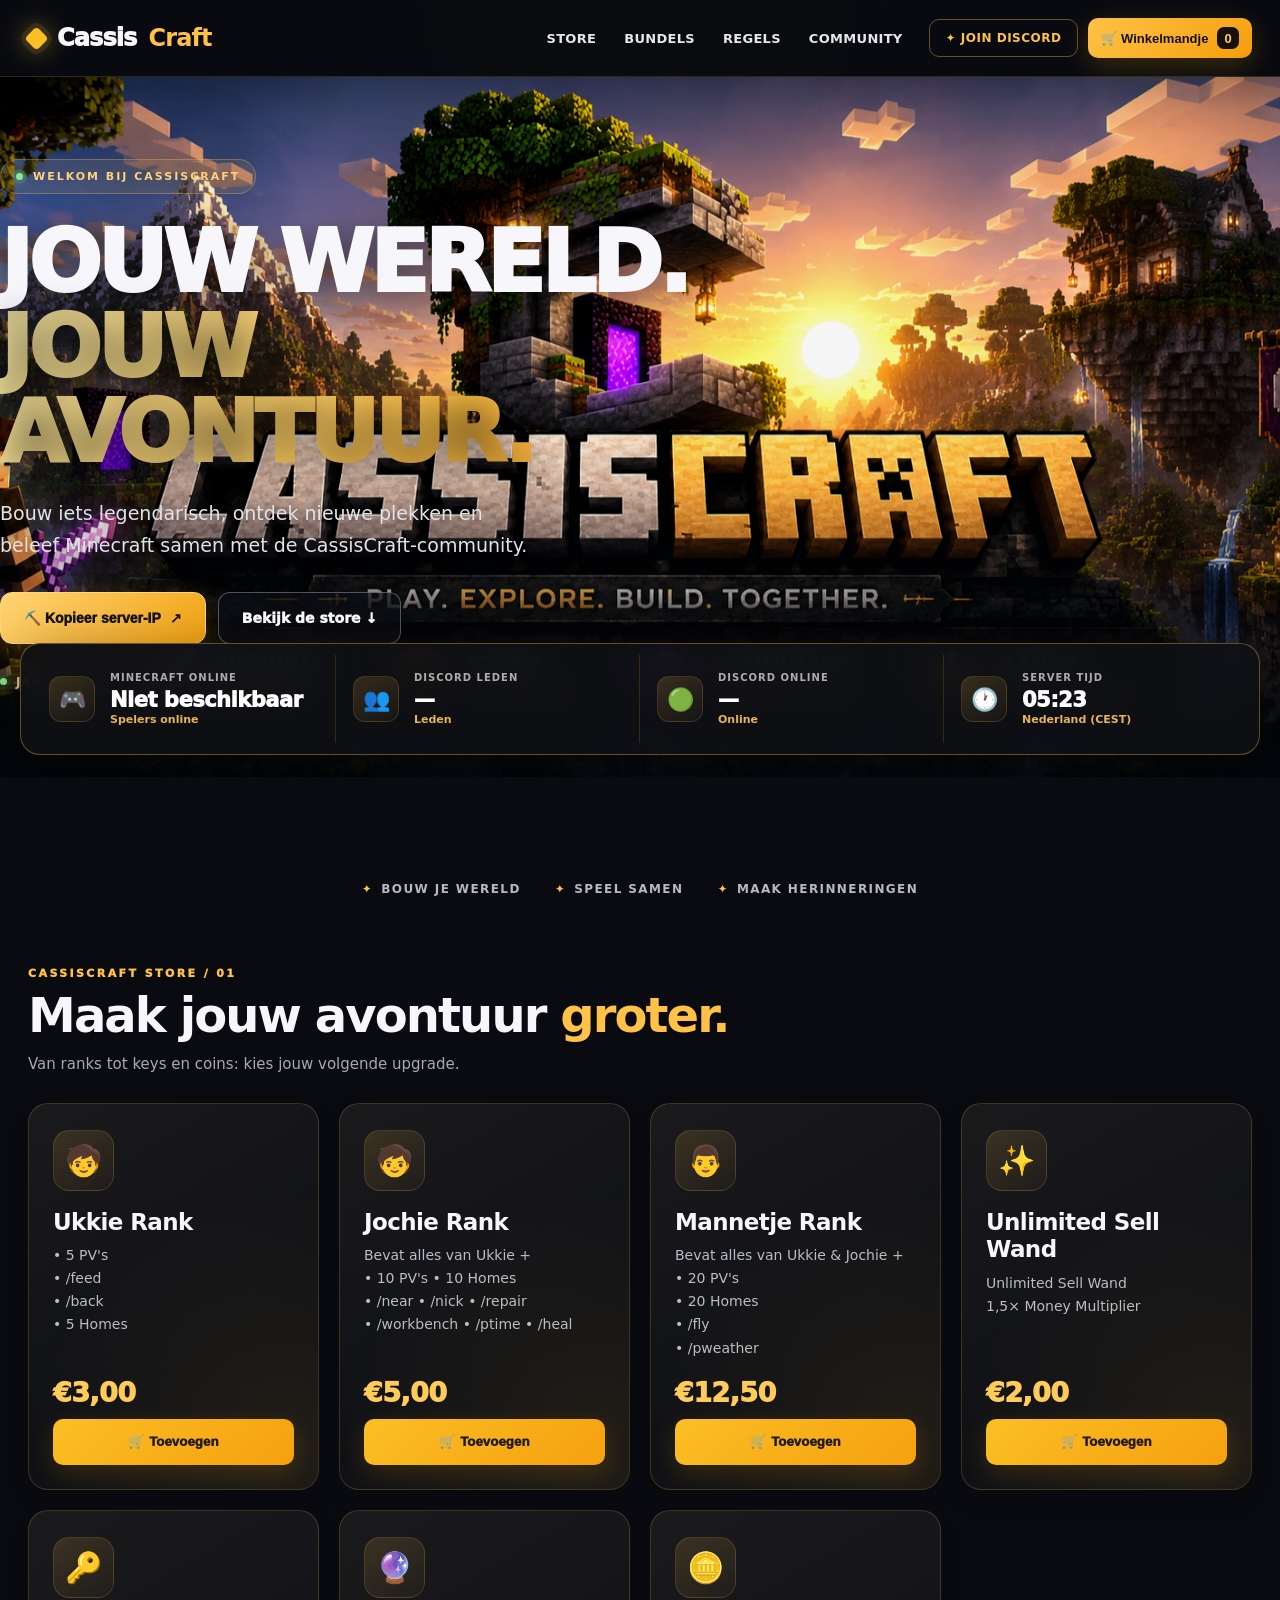
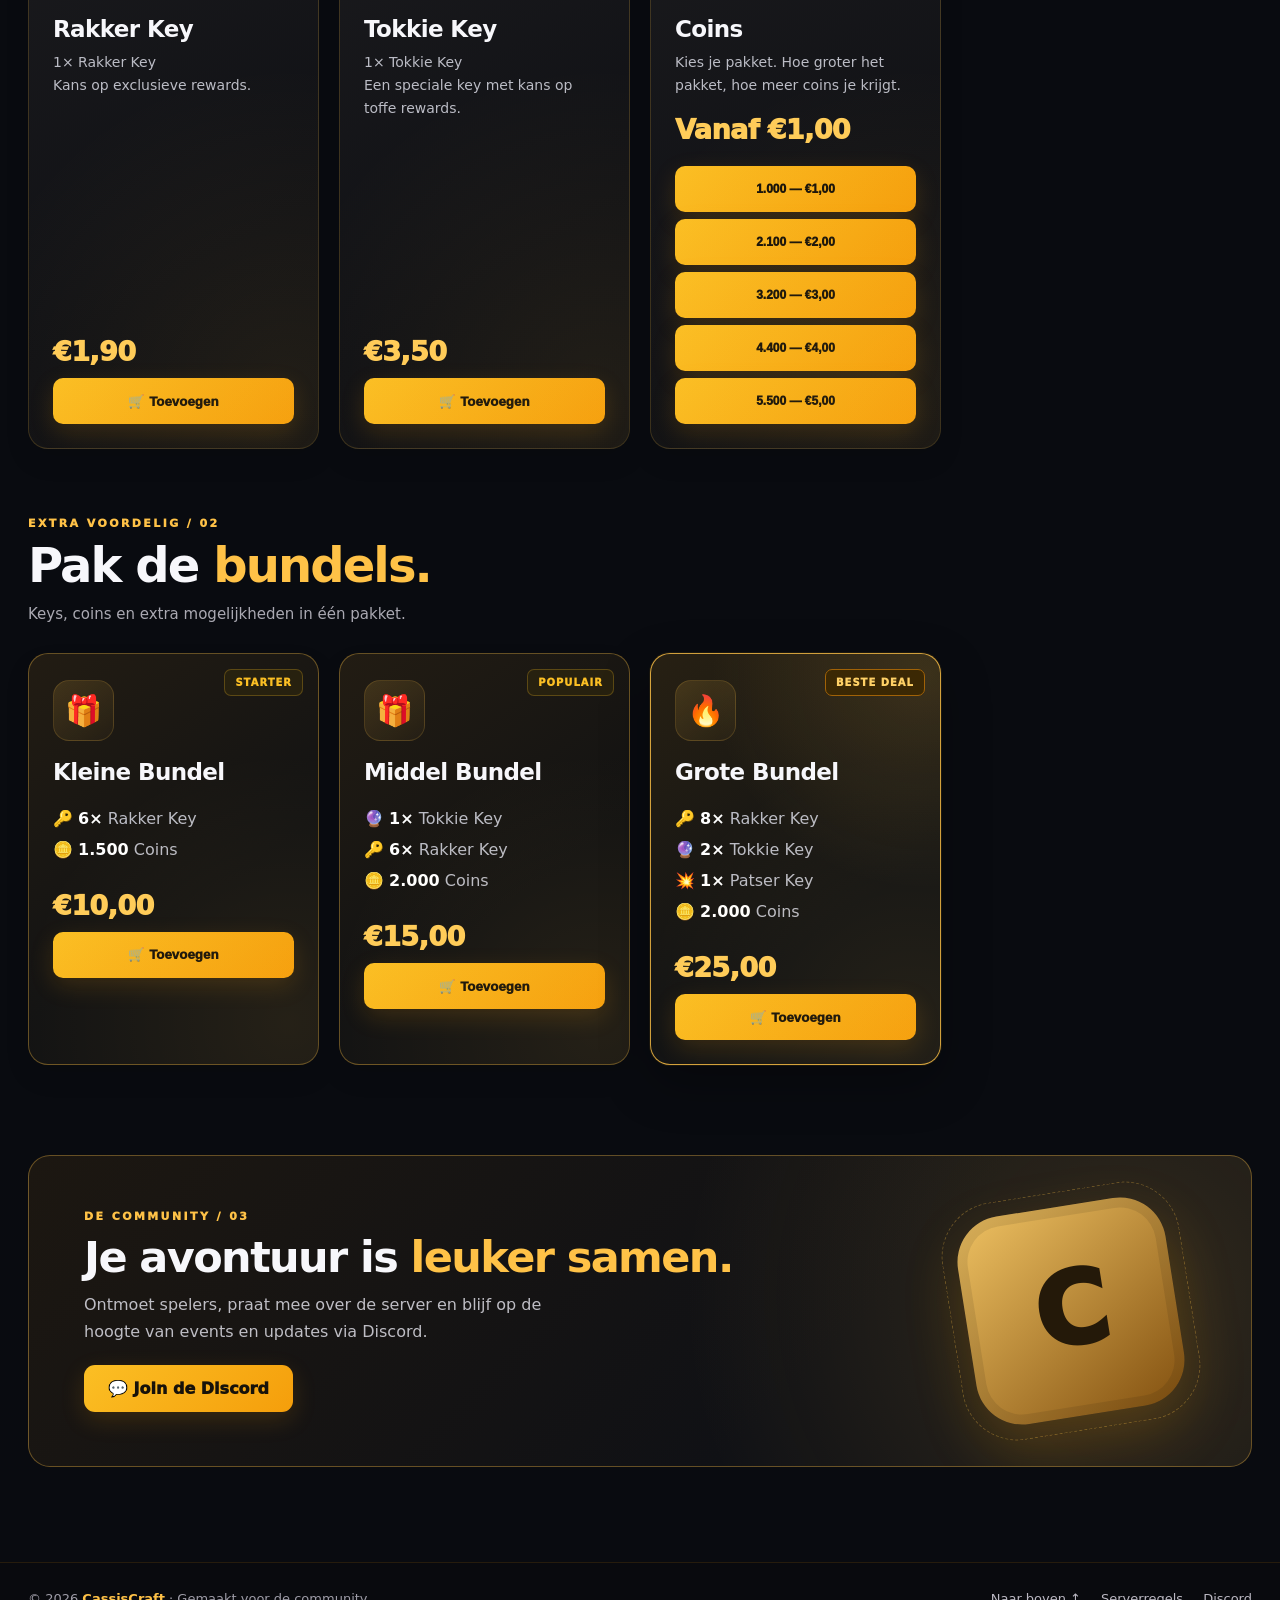
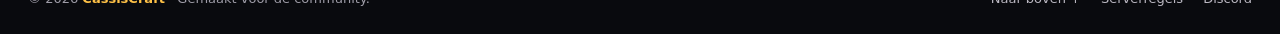
==== index.html @ b47bc66e "Apply CassisCraft banner layout" ====
<!DOCTYPE html>
<html lang="nl">
<head>
<meta charset="UTF-8">
<meta name="viewport" content="width=device-width,initial-scale=1.0">
<meta name="theme-color" content="#0a0b10">
<meta name="description" content="Speel mee op CassisCraft! Ontdek de Minecraft-community, bekijk de store en kopieer direct het serveradres.">
<meta property="og:title" content="CassisCraft | Jouw Minecraft-avontuur">
<meta property="og:description" content="Bouw, ontdek en speel samen op CassisCraft. Join via play.cassiscraft.nl.">
<title>CassisCraft | Jouw Minecraft-avontuur</title>
<style>
*{box-sizing:border-box;margin:0;padding:0}html{scroll-behavior:smooth}body{font-family:Inter,ui-sans-serif,system-ui,-apple-system,BlinkMacSystemFont,"Segoe UI",sans-serif;background:#080a0d;color:#f8fafc;overflow-x:hidden}body:before{content:"";position:fixed;inset:0;pointer-events:none;background:radial-gradient(circle at 50% 0,rgba(245,158,11,.08),transparent 35%),linear-gradient(rgba(245,158,11,.018) 1px,transparent 1px),linear-gradient(90deg,rgba(245,158,11,.018) 1px,transparent 1px);background-size:auto,42px 42px,42px 42px;z-index:-1}a{color:inherit}.nav{position:absolute;top:0;left:0;right:0;z-index:1000;background:rgba(5,7,10,.58);backdrop-filter:blur(14px);border-bottom:1px solid rgba(245,158,11,.12)}.navin{max-width:1400px;margin:auto;padding:14px 28px;display:flex;align-items:center;gap:25px}.brand{display:flex;align-items:center;gap:10px;font-weight:950;font-size:21px;letter-spacing:-.6px;margin-right:auto}.brandDot{width:10px;height:10px;border-radius:50%;background:#fbbf24;box-shadow:0 0 20px #fbbf24}.navlinks{display:flex;gap:27px}.navlinks a{text-decoration:none;color:#e5e7eb;font-weight:800;font-size:14px}.navlinks a:hover{color:#fbbf24}.hero{width:100%;height:720px;min-height:720px;position:relative;display:flex;align-items:flex-end;justify-content:center;overflow:hidden;background:#080a0d}.hero:before{content:"";position:absolute;inset:0;background-image:url('ChatGPT%20Image%2022%20aug%202026%2C%2020_32_08.png');background-size:cover;background-position:center;background-repeat:no-repeat;filter:saturate(1.06)}.hero:after{content:"";position:absolute;inset:0;background:linear-gradient(180deg,rgba(3,5,8,.08) 0%,rgba(3,5,8,.04) 48%,rgba(3,5,8,.82) 100%)}.stats{position:absolute;z-index:5;left:50%;bottom:20px;transform:translateX(-50%);width:min(1160px,calc(100% - 40px));display:grid;grid-template-columns:repeat(4,1fr);gap:0;padding:9px;border:1px solid rgba(251,191,36,.55);border-radius:18px;background:rgba(8,10,12,.72);backdrop-filter:blur(17px);box-shadow:0 12px 50px rgba(0,0,0,.48),0 0 35px rgba(245,158,11,.09)}.stat{padding:13px 18px;display:flex;align-items:center;gap:12px;border-right:1px solid rgba(245,158,11,.18)}.stat:last-child{border-right:0}.statIcon{width:42px;height:42px;display:grid;place-items:center;border-radius:12px;background:rgba(245,158,11,.1);font-size:20px}.statLabel{font-size:10px;color:#a1a1aa;font-weight:850;text-transform:uppercase;letter-spacing:.6px}.statValue{font-size:19px;font-weight:950;margin-top:2px;color:#fff}.statAccent{font-size:11px;color:#fbbf24;font-weight:800;margin-top:1px}.cart{border:1px solid rgba(251,191,36,.65);border-radius:12px;padding:9px 13px;background:rgba(17,13,5,.86);color:#fff;font-weight:900;font-size:13px;cursor:pointer;box-shadow:0 6px 22px rgba(0,0,0,.25);backdrop-filter:blur(12px);white-space:nowrap}.cart:hover{background:#fbbf24;color:#111;transform:translateY(-1px)}.count{display:inline-flex;min-width:22px;height:22px;align-items:center;justify-content:center;margin-left:5px;border-radius:7px;background:#fbbf24;color:#111}.wrap{max-width:1400px;margin:auto;padding:40px 28px 85px}.sectionHead{display:flex;align-items:end;justify-content:space-between;margin:5px 0 20px}.sectionHead h2{font-size:32px;letter-spacing:-1.2px}.sectionHead h2:first-letter{color:#fbbf24}.sectionHead p{color:#71717a;margin-top:5px}.grid{display:grid;grid-template-columns:repeat(4,1fr);gap:16px}.card{position:relative;background:linear-gradient(145deg,#141414,#0d0e10);border:1px solid rgba(245,158,11,.38);border-radius:16px;padding:20px;min-height:310px;display:flex;flex-direction:column;overflow:hidden;transition:.22s}.card:before{content:"";position:absolute;inset:0;background:radial-gradient(circle at 50% 100%,rgba(245,158,11,.12),transparent 55%);opacity:0;transition:.22s;pointer-events:none}.card:hover{transform:translateY(-5px);border-color:#fbbf24;box-shadow:0 18px 45px rgba(0,0,0,.4),0 0 28px rgba(245,158,11,.08)}.card:hover:before{opacity:1}.icon{font-size:36px;margin-bottom:12px}.card h3{font-size:21px;margin-bottom:8px}.desc{color:#c4c4c8;line-height:1.65;font-size:14px;flex:1}.price{font-size:24px;font-weight:950;margin:17px 0 11px;color:#fbbf24}.buy,.btn{width:100%;border:0;border-radius:10px;padding:12px 18px;font-weight:950;cursor:pointer;text-decoration:none;display:inline-flex;align-items:center;justify-content:center;gap:7px;transition:.2s;color:#17120a;background:linear-gradient(135deg,#fbbf24,#f59e0b);box-shadow:0 8px 24px rgba(245,158,11,.16)}.btn:hover,.buy:hover{transform:translateY(-2px);filter:brightness(1.08);box-shadow:0 12px 30px rgba(245,158,11,.25)}.rank,.wand,.key,.coins{border-top:2px solid #f59e0b}.bundle{border-color:rgba(245,158,11,.42);background:linear-gradient(145deg,#15130e,#0e0e0d)}.bundle.hot{border-color:#fbbf24;box-shadow:0 0 0 1px rgba(251,191,36,.08),0 18px 50px rgba(0,0,0,.3)}.badge{position:absolute;right:15px;top:15px;padding:6px 9px;border-radius:7px;font-size:10px;font-weight:950;background:#27210f;color:#fbbf24;border:1px solid rgba(251,191,36,.25)}.badge.hot{background:#3b2804;color:#ffd166;border-color:#a16207}.bundleList{color:#d4d4d8;line-height:1.95;margin:8px 0}.bundleList strong{color:#fff}.coinOptions{display:grid;gap:7px;margin-top:10px}.coinOptions .btn{font-size:12px;padding:10px}.community{margin-top:45px;padding:42px 24px;text-align:center;border:1px solid rgba(245,158,11,.3);border-radius:22px;background:radial-gradient(circle at 50% 0,#2b210c,#0d0f12 62%);position:relative;overflow:hidden}.community h2{font-size:31px;margin-bottom:9px}.community p{color:#a1a1aa;margin-bottom:20px}.community .btn{width:auto;padding:13px 22px}.footer{text-align:center;padding:28px;color:#71717a;border-top:1px solid rgba(245,158,11,.12);font-size:13px}.modal{display:none;position:fixed;inset:0;z-index:3000;background:rgba(0,0,0,.8);padding:18px;overflow:auto}.modal.open{display:flex;align-items:center;justify-content:center}.box{width:min(620px,100%);background:#111214;border:1px solid rgba(245,158,11,.35);border-radius:19px;padding:25px;box-shadow:0 25px 80px #000}.box h2{margin-bottom:18px;color:#fbbf24}.item{display:flex;justify-content:space-between;gap:15px;padding:13px 0;border-bottom:1px solid #27272a}.qty{display:flex;align-items:center;gap:8px}.qty button{width:31px;height:31px;border-radius:7px;border:1px solid #52525b;background:#18181b;color:#fff;cursor:pointer}.total{display:flex;justify-content:space-between;font-size:21px;font-weight:950;margin:20px 0}.total span:last-child{color:#fbbf24}.form{display:grid;gap:13px}.form label{font-weight:800;color:#d4d4d8}.form input{width:100%;margin-top:6px;padding:13px;border:1px solid #3f3f46;border-radius:9px;background:#090a0c;color:#fff;outline:0}.form input:focus{border-color:#fbbf24;box-shadow:0 0 0 3px rgba(251,191,36,.08)}.notice{padding:13px;border-radius:10px;background:#19150b;border:1px solid rgba(245,158,11,.25);color:#d4d4d8;line-height:1.55}.actions{display:flex;justify-content:flex-end;gap:9px;flex-wrap:wrap;margin-top:17px}.btn.dark{width:auto;background:#18181b;border:1px solid #3f3f46;color:#fff;box-shadow:none}.btn.dark:hover{background:#27272a}@media(max-width:1050px){.grid{grid-template-columns:repeat(2,1fr)}.stats{width:calc(100% - 30px)}}@media(max-width:700px){.navlinks{display:none}.navin{padding:12px 15px}.brand{font-size:18px}.hero{height:620px;min-height:620px}.stats{grid-template-columns:1fr 1fr;width:calc(100% - 20px);bottom:10px}.stat{padding:10px;border-right:0}.stat:nth-child(odd){border-right:1px solid rgba(245,158,11,.18)}.grid{grid-template-columns:1fr}.wrap{padding-left:15px;padding-right:15px}.cart{padding:8px 10px}.cart{font-size:12px}}

/* Final CassisCraft banner layout */
.hero{min-height:700px;padding:0;width:100%;}
.hero:before{background-size:cover;background-position:center center;}
.hero:after{background:linear-gradient(180deg,rgba(3,8,15,.04) 0%,rgba(3,8,15,.04) 58%,rgba(3,8,15,.72) 100%);}
.heroLogo{display:none!important}
.hero>.tag,.hero>h1,.hero>p,.hero>.heroBtns{display:none!important}
.hero>.stats{display:grid;position:absolute;left:50%;bottom:22px;transform:translateX(-50%);z-index:5;}
@media(max-width:650px){.hero{min-height:620px}.hero>.stats{grid-template-columns:1fr;width:calc(100% - 24px);bottom:12px}}

/* Final CassisCraft banner layout */
.hero{min-height:700px;padding:0;width:100%;}
.hero:before{background-size:cover;background-position:center center;}
.hero:after{background:linear-gradient(180deg,rgba(3,8,15,.04) 0%,rgba(3,8,15,.04) 58%,rgba(3,8,15,.72) 100%);}
.heroLogo{display:none!important}
.hero>.tag,.hero>h1,.hero>p,.hero>.heroBtns{display:none!important}
.hero>.stats{display:grid;position:absolute;left:50%;bottom:22px;transform:translateX(-50%);z-index:5;}
@media(max-width:650px){.hero{min-height:620px}.hero>.stats{grid-template-columns:1fr;width:calc(100% - 24px);bottom:12px}}

/* Final CassisCraft banner layout */
.hero{min-height:700px;padding:0;width:100%;}
.hero:before{background-size:cover;background-position:center center;}
.hero:after{background:linear-gradient(180deg,rgba(3,8,15,.04) 0%,rgba(3,8,15,.04) 58%,rgba(3,8,15,.72) 100%);}
.heroLogo{display:none!important}
.hero>.tag,.hero>h1,.hero>p,.hero>.heroBtns{display:none!important}
.hero>.stats{display:grid;position:absolute;left:50%;bottom:22px;transform:translateX(-50%);z-index:5;}
@media(max-width:650px){.hero{min-height:620px}.hero>.stats{grid-template-columns:1fr;width:calc(100% - 24px);bottom:12px}}

/* CassisCraft 2026 visual refresh — overrides legacy presentation without changing shop logic. */
:root{--cc-gold:#ffc247;--cc-orange:#f59e0b;--cc-bg:#090b10;--cc-muted:#a4a7b2}
html{scroll-padding-top:100px}body{background:var(--cc-bg);color:#f7f7fb}
button,a{-webkit-tap-highlight-color:transparent}
button:focus-visible,a:focus-visible,input:focus-visible{outline:3px solid var(--cc-gold);outline-offset:4px}
.nav{position:sticky;top:0;z-index:1000;background:rgba(9,11,16,.88);border-bottom:1px solid rgba(255,194,71,.16);box-shadow:0 12px 40px rgba(0,0,0,.25)}
.navin{max-width:1320px;min-height:76px;gap:26px}
.brand{text-decoration:none;display:flex;align-items:center;gap:12px;letter-spacing:-.9px;font-size:24px}
.brand strong{color:var(--cc-gold)}
.brandDot{width:17px;height:17px;border-radius:4px;transform:rotate(45deg);box-shadow:0 0 0 5px rgba(255,194,71,.1),0 0 26px rgba(255,194,71,.7)}
.navlinks{align-items:center;gap:28px}
.navlinks a{position:relative;font-size:13px;letter-spacing:.3px;text-transform:uppercase;transition:color .2s}
.navlinks a:after{content:"";position:absolute;left:0;right:100%;bottom:-9px;height:2px;background:var(--cc-gold);transition:right .2s}
.navlinks a:hover:after,.navlinks a:focus-visible:after{right:0}
.navActions{display:flex;align-items:center;gap:10px}
.navJoin{display:inline-flex;align-items:center;justify-content:center;padding:11px 16px;border-radius:10px;text-decoration:none;border:1px solid rgba(255,194,71,.38);color:var(--cc-gold);font-size:12px;font-weight:900;letter-spacing:.5px;white-space:nowrap}
.navJoin:hover{background:rgba(255,194,71,.11)}
.cart{background:linear-gradient(135deg,#ffc247,#f59e0b);color:#161108;border:0;border-radius:10px;box-shadow:0 8px 28px rgba(245,158,11,.22)}
.cart:hover{background:#ffe08a;color:#161108}
.count{background:#17110a;color:#ffcd64}
.menuToggle{display:none;border:1px solid rgba(255,194,71,.27);background:#18191d;color:white;padding:10px 12px;border-radius:9px;font-size:17px;cursor:pointer}
.hero{width:100%;height:auto;min-height:740px;padding:110px max(24px,calc((100vw - 1300px)/2)) 165px;display:flex;align-items:center;justify-content:flex-start;isolation:isolate}
.hero:before{background-position:center 50%;filter:saturate(1.15) contrast(1.07);transform:scale(1.025);animation:ccHeroReveal 1.6s ease-out both}
.hero:after{background:linear-gradient(90deg,rgba(5,7,12,.94) 0%,rgba(5,7,12,.78) 33%,rgba(5,7,12,.38) 68%,rgba(5,7,12,.18) 100%),linear-gradient(0deg,#090b10 0%,transparent 38%,rgba(5,7,12,.2) 100%)}
.heroContent{z-index:3;position:relative;width:100%;max-width:790px;animation:ccFadeUp .7s ease-out both}
.heroEyebrow{display:inline-flex;align-items:center;gap:10px;padding:10px 15px;border:1px solid rgba(255,194,71,.3);border-radius:999px;background:rgba(255,194,71,.1);color:#ffd179;font-size:11px;letter-spacing:2px;font-weight:900;text-transform:uppercase}
.heroEyebrow:before{content:"";width:7px;height:7px;border-radius:50%;background:#8be88b;box-shadow:0 0 0 4px rgba(139,232,139,.14),0 0 12px rgba(139,232,139,.6)}
.heroHeadline{font-size:clamp(48px,6.7vw,92px);max-width:850px;line-height:.99;letter-spacing:-4px;font-weight:950;margin:26px 0 22px;text-wrap:balance;text-shadow:0 8px 35px rgba(0,0,0,.5)}
.heroHeadline span{display:block;color:var(--cc-gold);background:linear-gradient(120deg,#fff1ad,#ffc247 57%,#ed8b19);background-clip:text;-webkit-background-clip:text;-webkit-text-fill-color:transparent}
.heroSubtitle{font-size:clamp(15px,1.7vw,19px);max-width:540px;line-height:1.7;color:#e2e2e7;text-shadow:0 4px 22px rgba(0,0,0,.65)}
.heroActions{display:flex;flex-wrap:wrap;align-items:center;gap:12px;margin-top:31px}
.heroButton{display:inline-flex;align-items:center;justify-content:center;gap:9px;min-height:52px;padding:14px 23px;border-radius:12px;font-weight:950;font-size:14px;text-decoration:none;cursor:pointer;transition:transform .2s,box-shadow .2s}
.heroButton:hover{transform:translateY(-3px)}
.heroButtonPrimary{border:1px solid #ffd875;background:linear-gradient(135deg,#ffd575,#f5a514);color:#17120a;box-shadow:0 12px 35px rgba(245,158,11,.26)}
.heroButtonPrimary:hover{box-shadow:0 16px 40px rgba(245,158,11,.4)}
.heroButtonSecondary{border:1px solid rgba(255,255,255,.3);background:rgba(13,15,21,.68);color:white;backdrop-filter:blur(9px)}
.heroButtonSecondary:hover{border-color:#ffc247}
.serverLine{display:flex;align-items:center;gap:9px;margin-top:24px;font-size:12px;font-weight:800;letter-spacing:.7px;color:#e5d5ad}
.serverLine code{font-size:13px;color:#fff;padding:5px 8px;border-radius:7px;background:rgba(255,194,71,.12);border:1px solid rgba(255,194,71,.2)}
.serverLine .serverDot{width:7px;height:7px;border-radius:50%;background:#88ee8b;box-shadow:0 0 12px #88ee8b}
.hero>.stats{position:absolute;left:50%;bottom:-44px;transform:translateX(-50%);width:min(1240px,calc(100% - 40px));z-index:6;padding:11px;border:1px solid rgba(255,194,71,.35);background:rgba(16,17,21,.92);box-shadow:0 24px 65px rgba(0,0,0,.52),0 0 30px rgba(245,158,11,.06);border-radius:20px}
.stat{padding:17px;gap:15px}
.statIcon{width:46px;height:46px;flex:none;font-size:22px;border:1px solid rgba(255,194,71,.15);background:linear-gradient(145deg,rgba(255,194,71,.16),rgba(255,194,71,.035))}
.statLabel{font-size:10px;color:#b0acaa;letter-spacing:1px}
.statValue{font-size:21px;margin-top:5px;letter-spacing:-.5px}
.statAccent{font-size:11px;color:#eab358}
.featureStrip{display:flex;flex-wrap:wrap;justify-content:center;gap:12px 34px;padding:105px 20px 3px;color:#b8b8c3;font-size:12px;letter-spacing:1.4px;text-transform:uppercase;font-weight:900}
.featureStrip span{display:inline-flex;align-items:center;gap:8px}
.featureStrip b{color:#ffc247}
.wrap{max-width:1320px;padding:60px 28px 95px}
.wrap section[id]{scroll-margin-top:105px}
#bundels{margin-top:68px}
.sectionKicker{color:#ffc247;letter-spacing:2.4px;font-size:11px;font-weight:950;text-transform:uppercase;margin-bottom:9px}
.sectionHead{margin:8px 0 26px}
.sectionHead h2{font-size:clamp(32px,4vw,48px);letter-spacing:-1.9px;line-height:1.1}
.sectionHead h2:first-letter{color:inherit}
.sectionHead p{color:#aaa9b2;font-size:15px;line-height:1.65;margin-top:10px}
.grid{gap:20px}
.card{border:1px solid rgba(255,194,71,.19);border-top:1px solid rgba(255,194,71,.19);background:linear-gradient(150deg,#1a1a1d 0%,#101115 65%,#0e0f12 100%);border-radius:20px;padding:24px;min-height:328px;box-shadow:0 12px 25px rgba(0,0,0,.1)}
.card:before{background:radial-gradient(circle at 90% 90%,rgba(255,194,71,.14),transparent 60%);opacity:.55}
.card:hover{border-color:rgba(255,194,71,.65);box-shadow:0 22px 45px rgba(0,0,0,.45),0 0 0 1px rgba(255,194,71,.12)}
.card .icon{width:61px;height:61px;display:grid;place-items:center;border-radius:16px;background:linear-gradient(145deg,rgba(255,194,71,.15),rgba(255,194,71,.035));border:1px solid rgba(255,194,71,.16);font-size:30px;margin:2px 0 18px}
.card h3{font-size:23px;letter-spacing:-.6px;line-height:1.2}
.card .desc,.bundleList{color:#bbbcc5}
.price{font-size:27px;letter-spacing:-.6px;color:#ffcc59}
.card .buy,.coinOptions .btn{min-height:46px;border-radius:10px}
.card .btn:hover{box-shadow:0 12px 30px rgba(255,194,71,.22)}
.card.bundle{background:linear-gradient(145deg,#221c13,#131313 60%);border-color:rgba(255,194,71,.35)}
.card.bundle.hot{background:radial-gradient(circle at 95% 5%,rgba(255,194,71,.14),transparent 45%),linear-gradient(145deg,#272013,#121314 65%);border-color:rgba(255,194,71,.8)}
.card .badge{font-size:10px;letter-spacing:1px;padding:7px 10px;border-radius:7px}
.community{display:grid;grid-template-columns:minmax(0,1fr) 230px;align-items:center;text-align:left;gap:35px;margin-top:90px;padding:50px 55px;background:radial-gradient(circle at 90% 45%,rgba(255,194,71,.14),transparent 40%),linear-gradient(135deg,#1c1711,#101115 65%);border-color:rgba(255,194,71,.34)}
.community h2{font-size:clamp(31px,4vw,43px);letter-spacing:-1.6px}
.community p{max-width:510px;color:#bebdc4;font-size:16px;line-height:1.7}
.community .btn{border-radius:11px;padding:14px 24px}
.communityArt{display:grid;place-items:center;position:relative;width:210px;height:210px;border-radius:46px;background:linear-gradient(145deg,#eec162,#835110);transform:rotate(-9deg);box-shadow:0 24px 60px rgba(245,158,11,.22),inset 0 0 0 10px rgba(0,0,0,.09);color:#241909;font-weight:1000;font-size:100px;line-height:1}
.communityArt:after{content:"";position:absolute;inset:-15px;border:1px dashed rgba(255,194,71,.3);border-radius:55px}
.footer{display:flex;justify-content:space-between;align-items:center;flex-wrap:wrap;gap:18px;padding:28px max(28px,calc((100vw - 1264px)/2));background:#090a0e;color:#9e9ca7}
.footerLinks{display:flex;gap:20px;flex-wrap:wrap}
.footerLinks a{text-decoration:none;color:#bbb8c2}
.footerLinks a:hover{color:#ffc247}
.toast{position:fixed;z-index:4000;left:50%;bottom:26px;transform:translate(-50%,30px);padding:13px 20px;border-radius:12px;border:1px solid rgba(255,194,71,.46);background:#16191d;color:#fff;font-size:14px;font-weight:850;box-shadow:0 15px 45px #0009;opacity:0;pointer-events:none;transition:opacity .25s,transform .25s}
.toast.show{transform:translate(-50%,0);opacity:1}
@keyframes ccFadeUp{from{opacity:0;transform:translateY(22px)}to{opacity:1;transform:translateY(0)}}
@keyframes ccHeroReveal{from{opacity:.65;transform:scale(1.07)}to{opacity:1;transform:scale(1.025)}}
@media(max-width:1100px){.navJoin{display:none}.heroHeadline{font-size:clamp(48px,7.5vw,78px)}.hero{padding-left:34px;padding-right:34px}.stat{padding:13px;gap:10px}}
@media(max-width:760px){
.navin{min-height:66px;padding:10px 16px;gap:10px}.brand{font-size:21px;margin-right:auto}.menuToggle{display:inline-flex;align-items:center;justify-content:center}.navlinks{display:none;position:absolute;top:100%;left:10px;right:10px;padding:14px;flex-direction:column;align-items:stretch;gap:2px;background:#15161b;border:1px solid rgba(255,194,71,.3);border-radius:0 0 14px 14px;box-shadow:0 25px 45px #000a}.navlinks.open{display:flex}.navlinks a{padding:13px 12px}.navlinks a:after{display:none}.navActions{gap:7px}.cart{font-size:0;padding:10px 12px}.cart .count{font-size:12px;margin-left:4px}
.hero{min-height:0;height:auto;padding:82px 20px 34px;display:flex;flex-direction:column;align-items:stretch;justify-content:flex-start}.hero:before{background-position:60% center}.hero:after{background:linear-gradient(90deg,rgba(5,7,12,.92),rgba(5,7,12,.66)),linear-gradient(0deg,#090b10,transparent 58%)}.heroHeadline{font-size:clamp(45px,11vw,73px);letter-spacing:-2.8px}.heroContent{max-width:100%}.heroSubtitle{font-size:15px}.hero>.stats{position:relative;left:auto;bottom:auto;transform:none;width:100%;grid-template-columns:repeat(2,minmax(0,1fr));margin-top:44px;padding:8px}.stat{padding:12px 9px;border-right:0!important}.stat:nth-child(odd){border-right:1px solid rgba(245,158,11,.15)!important}.stat:nth-child(-n+2){border-bottom:1px solid rgba(245,158,11,.15)}.statIcon{height:36px;width:36px;font-size:18px}.statValue{font-size:17px}.statAccent{font-size:10px}.featureStrip{padding:29px 15px 0;font-size:10px;gap:14px 18px}.wrap{padding:44px 18px 70px}.grid{grid-template-columns:repeat(2,minmax(0,1fr));gap:14px}.card{padding:18px;min-height:300px}.card h3{font-size:20px}.community{grid-template-columns:1fr;padding:35px 24px;text-align:center}.community p{margin-left:auto;margin-right:auto}.communityArt{display:none}.footer{padding:28px 18px}
}
@media(max-width:530px){.grid{grid-template-columns:1fr}.heroHeadline{font-size:clamp(43px,12vw,61px)}.heroActions{align-items:stretch}.heroButton{flex:1 1 190px}.serverLine{flex-wrap:wrap}.stat{gap:8px}.statIcon{display:none}.statLabel{font-size:9px}.statValue{font-size:16px}.sectionHead h2{font-size:35px}.card{min-height:0}.featureStrip span{font-size:10px}.footerLinks{gap:12px}}
@media(prefers-reduced-motion:reduce){*,*:before,*:after{scroll-behavior:auto!important;animation:none!important;transition:none!important}}


/* Final CassisCraft banner layout */
.hero{min-height:700px;padding:0;width:100%;}
.hero:before{background-size:cover;background-position:center center;}
.hero:after{background:linear-gradient(180deg,rgba(3,8,15,.04) 0%,rgba(3,8,15,.04) 58%,rgba(3,8,15,.72) 100%);}
.heroLogo{display:none!important}
.hero>.tag,.hero>h1,.hero>p,.hero>.heroBtns{display:none!important}
.hero>.stats{display:grid;position:absolute;left:50%;bottom:22px;transform:translateX(-50%);z-index:5;}
@media(max-width:650px){.hero{min-height:620px}.hero>.stats{grid-template-columns:1fr;width:calc(100% - 24px);bottom:12px}}
</style>
</head>
<body>
<header class="nav"><div class="navin">
<a class="brand" href="#top" aria-label="CassisCraft, naar boven"><span class="brandDot" aria-hidden="true"></span>Cassis<strong>Craft</strong></a>
<nav class="navlinks" id="siteNavigation" aria-label="Hoofdnavigatie"><a href="#store">Store</a><a href="#bundels">Bundels</a><a href="regels.html">Regels</a><a href="#community">Community</a></nav>
<div class="navActions"><a class="navJoin" href="https://discord.gg/ya6jBwMRU" target="_blank" rel="noopener noreferrer">✦ JOIN DISCORD</a><button class="cart" onclick="openCart()" aria-label="Open winkelmandje">🛒 Winkelmandje <span class="count" id="cartCount">0</span></button><button class="menuToggle" id="menuToggle" onclick="toggleMenu()" aria-label="Open menu" aria-expanded="false" aria-controls="siteNavigation">☰</button></div>
</div></header>
<section class="hero" id="top" aria-label="Welkom bij CassisCraft">
<div class="heroContent">
  <div class="heroEyebrow">Welkom bij CassisCraft</div>
  <h1 class="heroHeadline">JOUW WERELD.<span>JOUW AVONTUUR.</span></h1>
  <p class="heroSubtitle">Bouw iets legendarisch, ontdek nieuwe plekken en beleef Minecraft samen met de CassisCraft-community.</p>
  <div class="heroActions"><button type="button" class="heroButton heroButtonPrimary" onclick="copyServerIP()">⛏️ Kopieer server-IP <span aria-hidden="true">↗</span></button><a class="heroButton heroButtonSecondary" href="#store">Bekijk de store ↓</a></div>
  <div class="serverLine"><span class="serverDot" aria-hidden="true"></span> JAVA SERVER <code>play.cassiscraft.nl</code></div>
</div>
<section class="stats" aria-label="Server statistieken">
<div class="stat"><div class="statIcon">🎮</div><div><div class="statLabel">Minecraft online</div><div class="statValue" id="mcStatus">Laden...</div><div class="statAccent">Spelers online</div></div></div>
<div class="stat"><div class="statIcon">👥</div><div><div class="statLabel">Discord leden</div><div class="statValue" id="discordMembers">Laden...</div><div class="statAccent">Leden</div></div></div>
<div class="stat"><div class="statIcon">🟢</div><div><div class="statLabel">Discord online</div><div class="statValue" id="discordOnline">Laden...</div><div class="statAccent">Online</div></div></div>
<div class="stat"><div class="statIcon">🕐</div><div><div class="statLabel">Server tijd</div><div class="statValue" id="serverTime">--:--</div><div class="statAccent">Nederland (CEST)</div></div></div>
</section>
</section>
<div class="featureStrip" aria-label="CassisCraft hoogtepunten"><span><b>✦</b> BOUW JE WERELD</span><span><b>✦</b> SPEEL SAMEN</span><span><b>✦</b> MAAK HERINNERINGEN</span></div>
<main class="wrap">
<section id="store"><div class="sectionHead"><div><div class="sectionKicker">CASSISCRAFT STORE / 01</div><h2>Maak jouw avontuur <span style="color:#ffc247">groter.</span></h2><p>Van ranks tot keys en coins: kies jouw volgende upgrade.</p></div></div><div class="grid">
<article class="card rank"><div class="icon">🧒</div><h3>Ukkie Rank</h3><div class="desc">• 5 PV's<br>• /feed<br>• /back<br>• 5 Homes</div><div class="price">€3,00</div><button class="btn buy" onclick="addToCart('Ukkie Rank',3)">🛒 Toevoegen</button></article>
<article class="card rank"><div class="icon">🧒</div><h3>Jochie Rank</h3><div class="desc">Bevat alles van Ukkie +<br>• 10 PV's • 10 Homes<br>• /near • /nick • /repair<br>• /workbench • /ptime • /heal</div><div class="price">€5,00</div><button class="btn buy" onclick="addToCart('Jochie Rank',5)">🛒 Toevoegen</button></article>
<article class="card rank"><div class="icon">👨</div><h3>Mannetje Rank</h3><div class="desc">Bevat alles van Ukkie &amp; Jochie +<br>• 20 PV's<br>• 20 Homes<br>• /fly<br>• /pweather</div><div class="price">€12,50</div><button class="btn buy" onclick="addToCart('Mannetje Rank',12.5)">🛒 Toevoegen</button></article>
<article class="card wand"><div class="icon">✨</div><h3>Unlimited Sell Wand</h3><div class="desc">Unlimited Sell Wand<br>1,5× Money Multiplier</div><div class="price">€2,00</div><button class="btn buy" onclick="addToCart('Unlimited Sell Wand',2)">🛒 Toevoegen</button></article>
<article class="card key"><div class="icon">🔑</div><h3>Rakker Key</h3><div class="desc">1× Rakker Key<br>Kans op exclusieve rewards.</div><div class="price">€1,90</div><button class="btn buy" onclick="addToCart('Rakker Key',1.9)">🛒 Toevoegen</button></article>
<article class="card key"><div class="icon">🔮</div><h3>Tokkie Key</h3><div class="desc">1× Tokkie Key<br>Een speciale key met kans op toffe rewards.</div><div class="price">€3,50</div><button class="btn buy" onclick="addToCart('Tokkie Key',3.5)">🛒 Toevoegen</button></article>
<article class="card coins"><div class="icon">🪙</div><h3>Coins</h3><div class="desc">Kies je pakket. Hoe groter het pakket, hoe meer coins je krijgt.</div><div class="price">Vanaf €1,00</div><div class="coinOptions"><button class="btn" onclick="addToCart('1.000 Coins',1)">1.000 — €1,00</button><button class="btn" onclick="addToCart('2.100 Coins',2)">2.100 — €2,00</button><button class="btn" onclick="addToCart('3.200 Coins',3)">3.200 — €3,00</button><button class="btn" onclick="addToCart('4.400 Coins',4)">4.400 — €4,00</button><button class="btn" onclick="addToCart('5.500 Coins',5)">5.500 — €5,00</button></div></article>
</div></section>
<section id="bundels"><div class="sectionHead"><div><div class="sectionKicker">EXTRA VOORDELIG / 02</div><h2>Pak de <span style="color:#ffc247">bundels.</span></h2><p>Keys, coins en extra mogelijkheden in één pakket.</p></div></div><div class="grid">
<article class="card bundle"><span class="badge">STARTER</span><div class="icon">🎁</div><h3>Kleine Bundel</h3><div class="bundleList">🔑 <strong>6×</strong> Rakker Key<br>🪙 <strong>1.500</strong> Coins</div><div class="price">€10,00</div><button class="btn buy" onclick="addToCart('Kleine Bundel',10)">🛒 Toevoegen</button></article>
<article class="card bundle"><span class="badge">POPULAIR</span><div class="icon">🎁</div><h3>Middel Bundel</h3><div class="bundleList">🔮 <strong>1×</strong> Tokkie Key<br>🔑 <strong>6×</strong> Rakker Key<br>🪙 <strong>2.000</strong> Coins</div><div class="price">€15,00</div><button class="btn buy" onclick="addToCart('Middel Bundel',15)">🛒 Toevoegen</button></article>
<article class="card bundle hot"><span class="badge hot">BESTE DEAL</span><div class="icon">🔥</div><h3>Grote Bundel</h3><div class="bundleList">🔑 <strong>8×</strong> Rakker Key<br>🔮 <strong>2×</strong> Tokkie Key<br>💥 <strong>1×</strong> Patser Key<br>🪙 <strong>2.000</strong> Coins</div><div class="price">€25,00</div><button class="btn buy" onclick="addToCart('Grote Bundel',25)">🛒 Toevoegen</button></article>
</div></section>
<section class="community" id="community"><div><div class="sectionKicker">DE COMMUNITY / 03</div><h2>Je avontuur is <span style="color:#ffc247">leuker samen.</span></h2><p>Ontmoet spelers, praat mee over de server en blijf op de hoogte van events en updates via Discord.</p><a class="btn" href="https://discord.gg/ya6jBwMRU" target="_blank" rel="noopener noreferrer">💬 Join de Discord</a></div><div class="communityArt" aria-hidden="true">C</div></section>
</main>
<div class="modal" id="cartModal" role="dialog" aria-modal="true" aria-label="Winkelmandje"><div class="box"><h2>🛒 Winkelmandje</h2><div id="cartItems"></div><div class="total"><span>Totaal</span><span id="cartTotal">€0,00</span></div><div class="actions"><button class="btn dark" onclick="closeModal('cartModal')">Sluiten</button><button class="btn" onclick="openCheckout()">Aankoop doen</button></div></div></div>
<div class="modal" id="checkoutModal" role="dialog" aria-modal="true" aria-label="Bestelling plaatsen"><div class="box"><h2>🧾 Bestelling plaatsen</h2><form id="checkoutForm" class="form"><label>Discord gebruikersnaam *<input id="discordUser" required></label><label>Minecraft naam *<input id="minecraftUser" required></label><label>Gmail / e-mailadres *<input id="email" type="email" required></label><div class="notice"><div id="checkoutItems"></div><br><strong>Totaal: <span id="checkoutTotal">€0,00</span></strong></div><div class="actions"><button type="button" class="btn dark" onclick="backToCart()">Terug</button><button class="btn" type="submit">📨 Bestelling versturen</button></div></form><p id="orderStatus" role="status" aria-live="polite" style="margin-top:15px"></p></div></div>
<footer class="footer"><span>© 2026 <strong style="color:#ffc247">CassisCraft</strong> · Gemaakt voor de community.</span><div class="footerLinks"><a href="#top">Naar boven ↑</a><a href="regels.html">Serverregels</a><a href="https://discord.gg/ya6jBwMRU" target="_blank" rel="noopener noreferrer">Discord</a></div></footer>
<div id="toast" class="toast" role="status" aria-live="polite"></div>
<script>
const FORMSPREE_URL='https://formspree.io/f/xgawqnyb';const MINECRAFT_SERVER='play.cassiscraft.nl';const DISCORD_INVITE='ya6jBwMRU';let cart=[];const euro=n=>new Intl.NumberFormat('nl-NL',{style:'currency',currency:'EUR'}).format(n);
async function loadStats(){const mc=document.getElementById('mcStatus');try{const r=await fetch('https://api.mcsrvstat.us/3/'+encodeURIComponent(MINECRAFT_SERVER));const d=await r.json();mc.textContent=d.online?((d.players?.online??0)+' online'):'Offline'}catch{mc.textContent='Niet beschikbaar'}try{const r=await fetch('https://discord.com/api/v10/invites/'+DISCORD_INVITE+'?with_counts=true');const d=await r.json();document.getElementById('discordMembers').textContent=(d.approximate_member_count??'—').toLocaleString('nl-NL');document.getElementById('discordOnline').textContent=(d.approximate_presence_count??'—').toLocaleString('nl-NL')}catch{document.getElementById('discordMembers').textContent='—';document.getElementById('discordOnline').textContent='—'}}
function updateTime(){document.getElementById('serverTime').textContent=new Intl.DateTimeFormat('nl-NL',{timeZone:'Europe/Amsterdam',hour:'2-digit',minute:'2-digit',hour12:false}).format(new Date())}loadStats();updateTime();setInterval(loadStats,60000);setInterval(updateTime,1000);
function addToCart(name,price){let x=cart.find(i=>i.name===name);x?x.quantity++:cart.push({name,price,quantity:1});updateCart();openCart()}function changeQuantity(i,a){if(!cart[i])return;cart[i].quantity+=a;if(cart[i].quantity<=0)cart.splice(i,1);updateCart()}function total(){return cart.reduce((s,i)=>s+i.price*i.quantity,0)}function updateCart(){document.getElementById('cartCount').textContent=cart.reduce((s,i)=>s+i.quantity,0);document.getElementById('cartTotal').textContent=euro(total());document.getElementById('cartItems').innerHTML=cart.length?cart.map((i,n)=>`<div class="item"><div><strong>${i.name}</strong><br><small>${euro(i.price)} per stuk</small></div><div class="qty"><button onclick="changeQuantity(${n},-1)">−</button><strong>${i.quantity}</strong><button onclick="changeQuantity(${n},1)">+</button></div></div>`).join(''):'<div class="notice">Je winkelmandje is nog leeg.</div>'}function openCart(){updateCart();document.getElementById('cartModal').classList.add('open')}function closeModal(id){document.getElementById(id).classList.remove('open')}function openCheckout(){if(!cart.length)return alert('Je winkelmandje is leeg.');closeModal('cartModal');document.getElementById('checkoutItems').innerHTML=cart.map(i=>`${i.quantity}× ${i.name} — ${euro(i.price*i.quantity)}`).join('<br>');document.getElementById('checkoutTotal').textContent=euro(total());document.getElementById('checkoutModal').classList.add('open')}function backToCart(){closeModal('checkoutModal');openCart()}
document.getElementById('checkoutForm').addEventListener('submit',async e=>{e.preventDefault();const status=document.getElementById('orderStatus'),btn=e.target.querySelector('button[type="submit"]');const payload={discordUser:document.getElementById('discordUser').value,minecraftUser:document.getElementById('minecraftUser').value,email:document.getElementById('email').value,order:cart.map(i=>`${i.quantity}x ${i.name} — ${euro(i.price*i.quantity)}`).join('\n'),total:euro(total())};btn.disabled=true;status.textContent='Bestelling wordt verstuurd...';try{const r=await fetch(FORMSPREE_URL,{method:'POST',headers:{'Accept':'application/json','Content-Type':'application/json'},body:JSON.stringify(payload)});if(!r.ok)throw Error();status.textContent='✅ Bestelling verstuurd!';cart=[];updateCart();e.target.reset()}catch{status.textContent='❌ Versturen mislukt. Probeer het later opnieuw.'}finally{btn.disabled=false}});updateCart();
</script>

<script>
let toastTimer;
function showToast(message){const toast=document.getElementById('toast');toast.textContent=message;toast.classList.add('show');clearTimeout(toastTimer);toastTimer=setTimeout(()=>toast.classList.remove('show'),3400)}
async function copyServerIP(){const ip='play.cassiscraft.nl';try{if(!navigator.clipboard||!window.isSecureContext)throw new Error('Clipboard niet beschikbaar');await navigator.clipboard.writeText(ip);showToast('✓ Server-IP gekopieerd: '+ip)}catch{window.prompt('Kopieer het server-IP:',ip)}}
function toggleMenu(){const nav=document.getElementById('siteNavigation');const button=document.getElementById('menuToggle');const open=nav.classList.toggle('open');button.setAttribute('aria-expanded',String(open));button.setAttribute('aria-label',open?'Sluit menu':'Open menu')}
function closeMenu(){const nav=document.getElementById('siteNavigation');const button=document.getElementById('menuToggle');nav.classList.remove('open');button.setAttribute('aria-expanded','false');button.setAttribute('aria-label','Open menu')}
document.querySelectorAll('#siteNavigation a').forEach(a=>a.addEventListener('click',closeMenu));
document.querySelectorAll('.modal').forEach(modal=>modal.addEventListener('click',e=>{if(e.target===modal)closeModal(modal.id)}));
document.addEventListener('keydown',e=>{if(e.key==='Escape'){document.querySelectorAll('.modal.open').forEach(modal=>closeModal(modal.id));closeMenu()}});
</script>
</body>
</html>
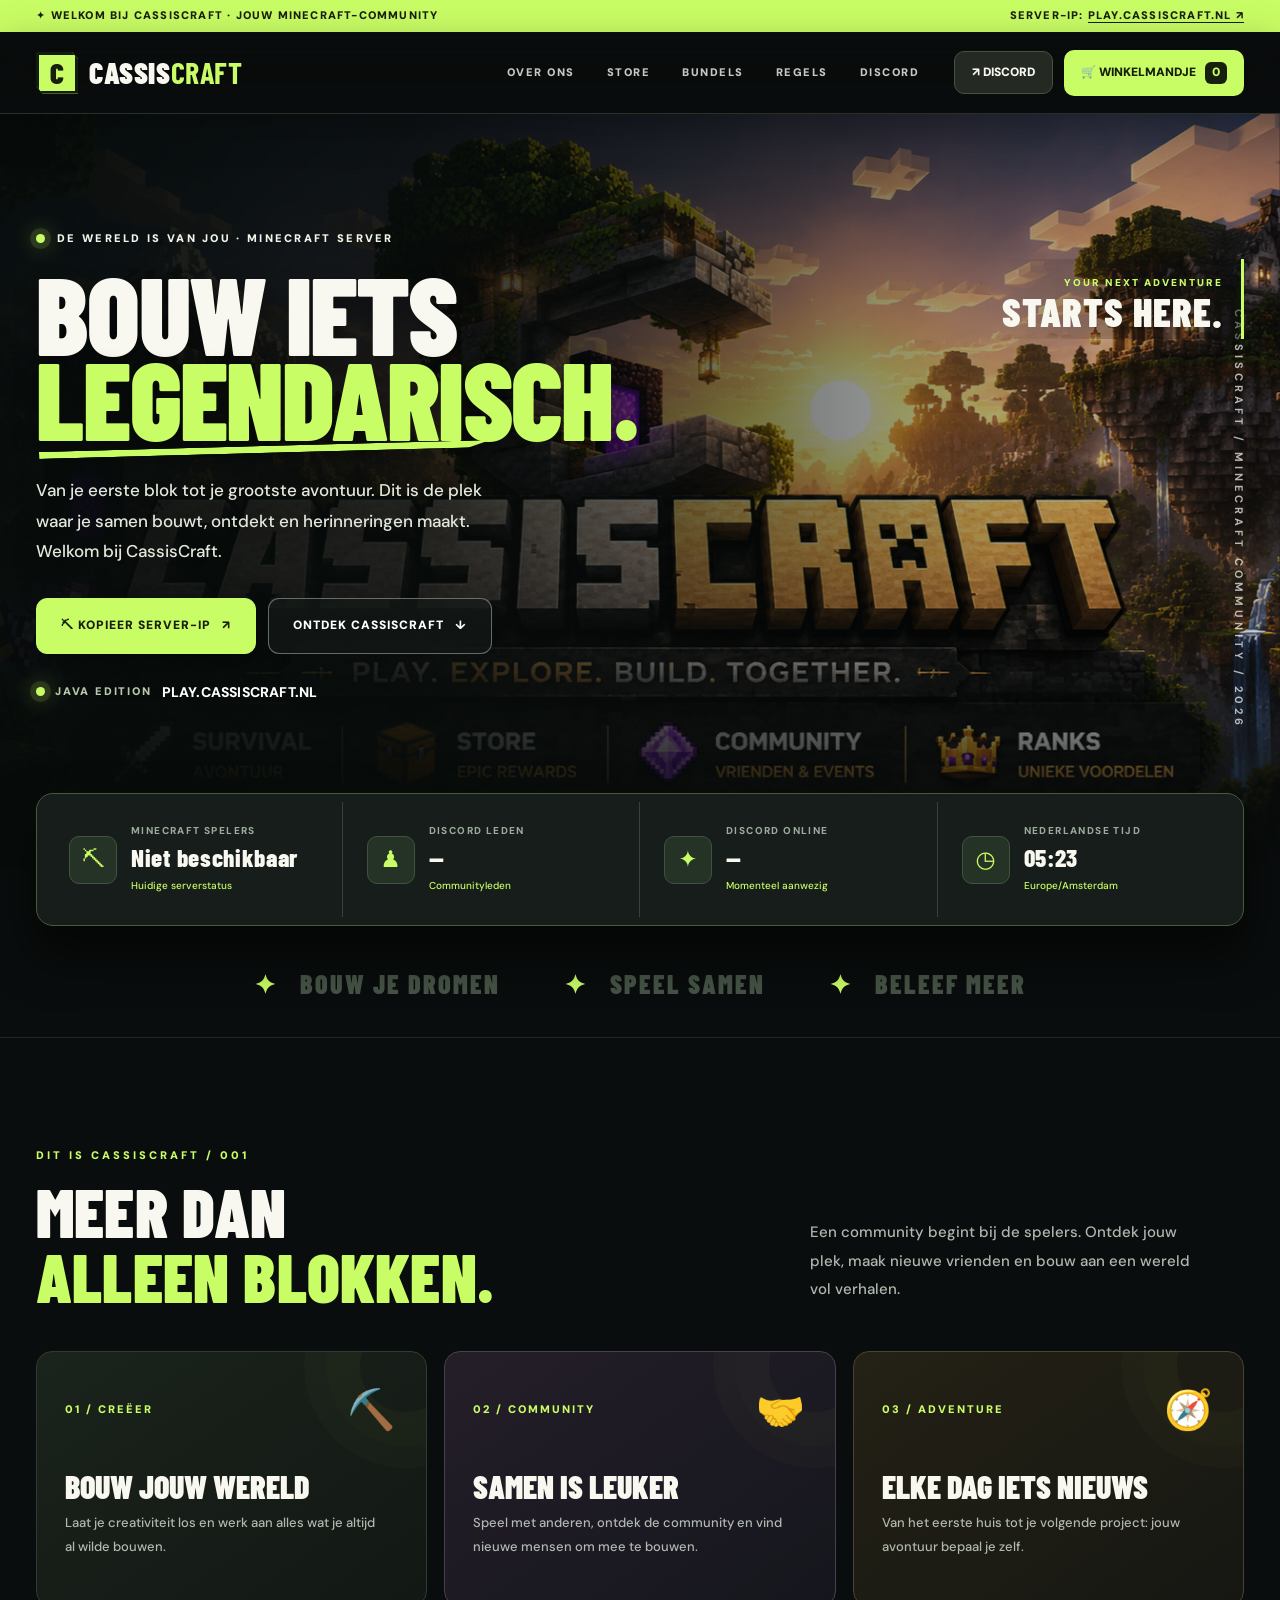
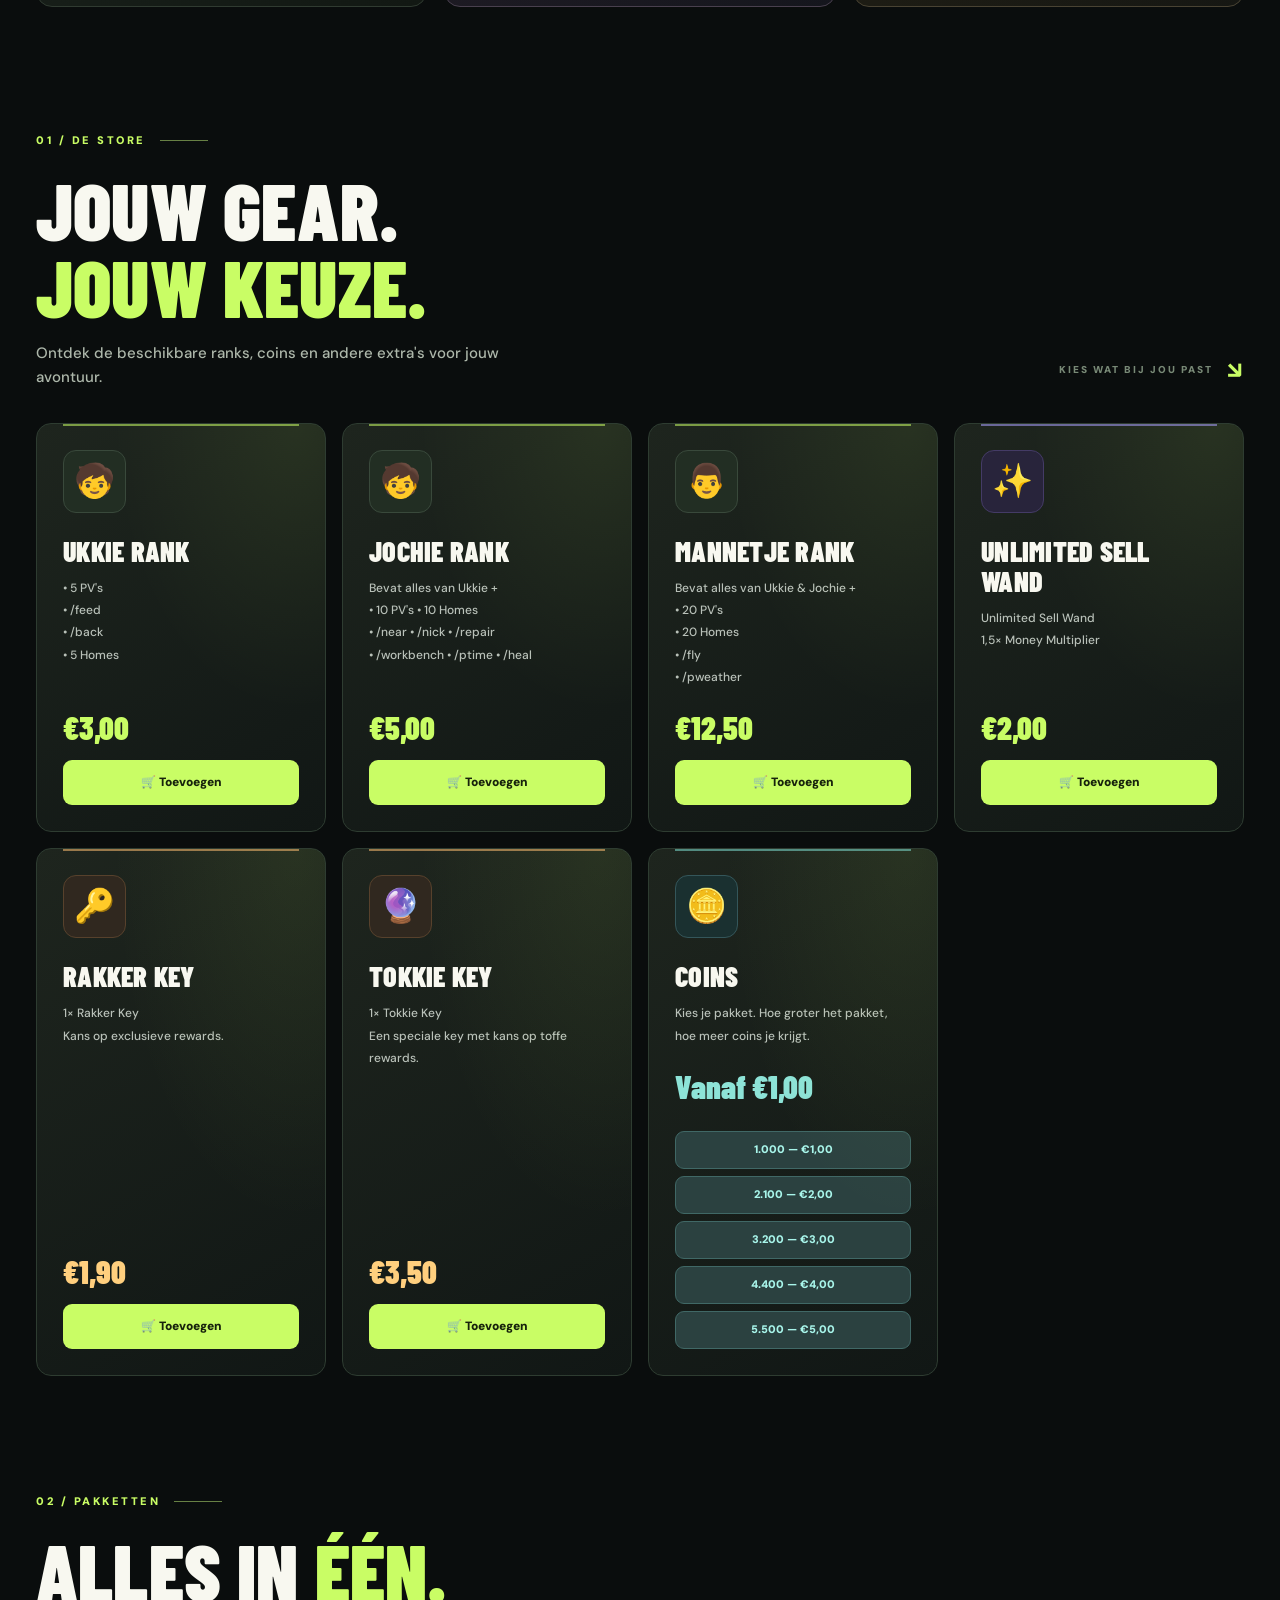
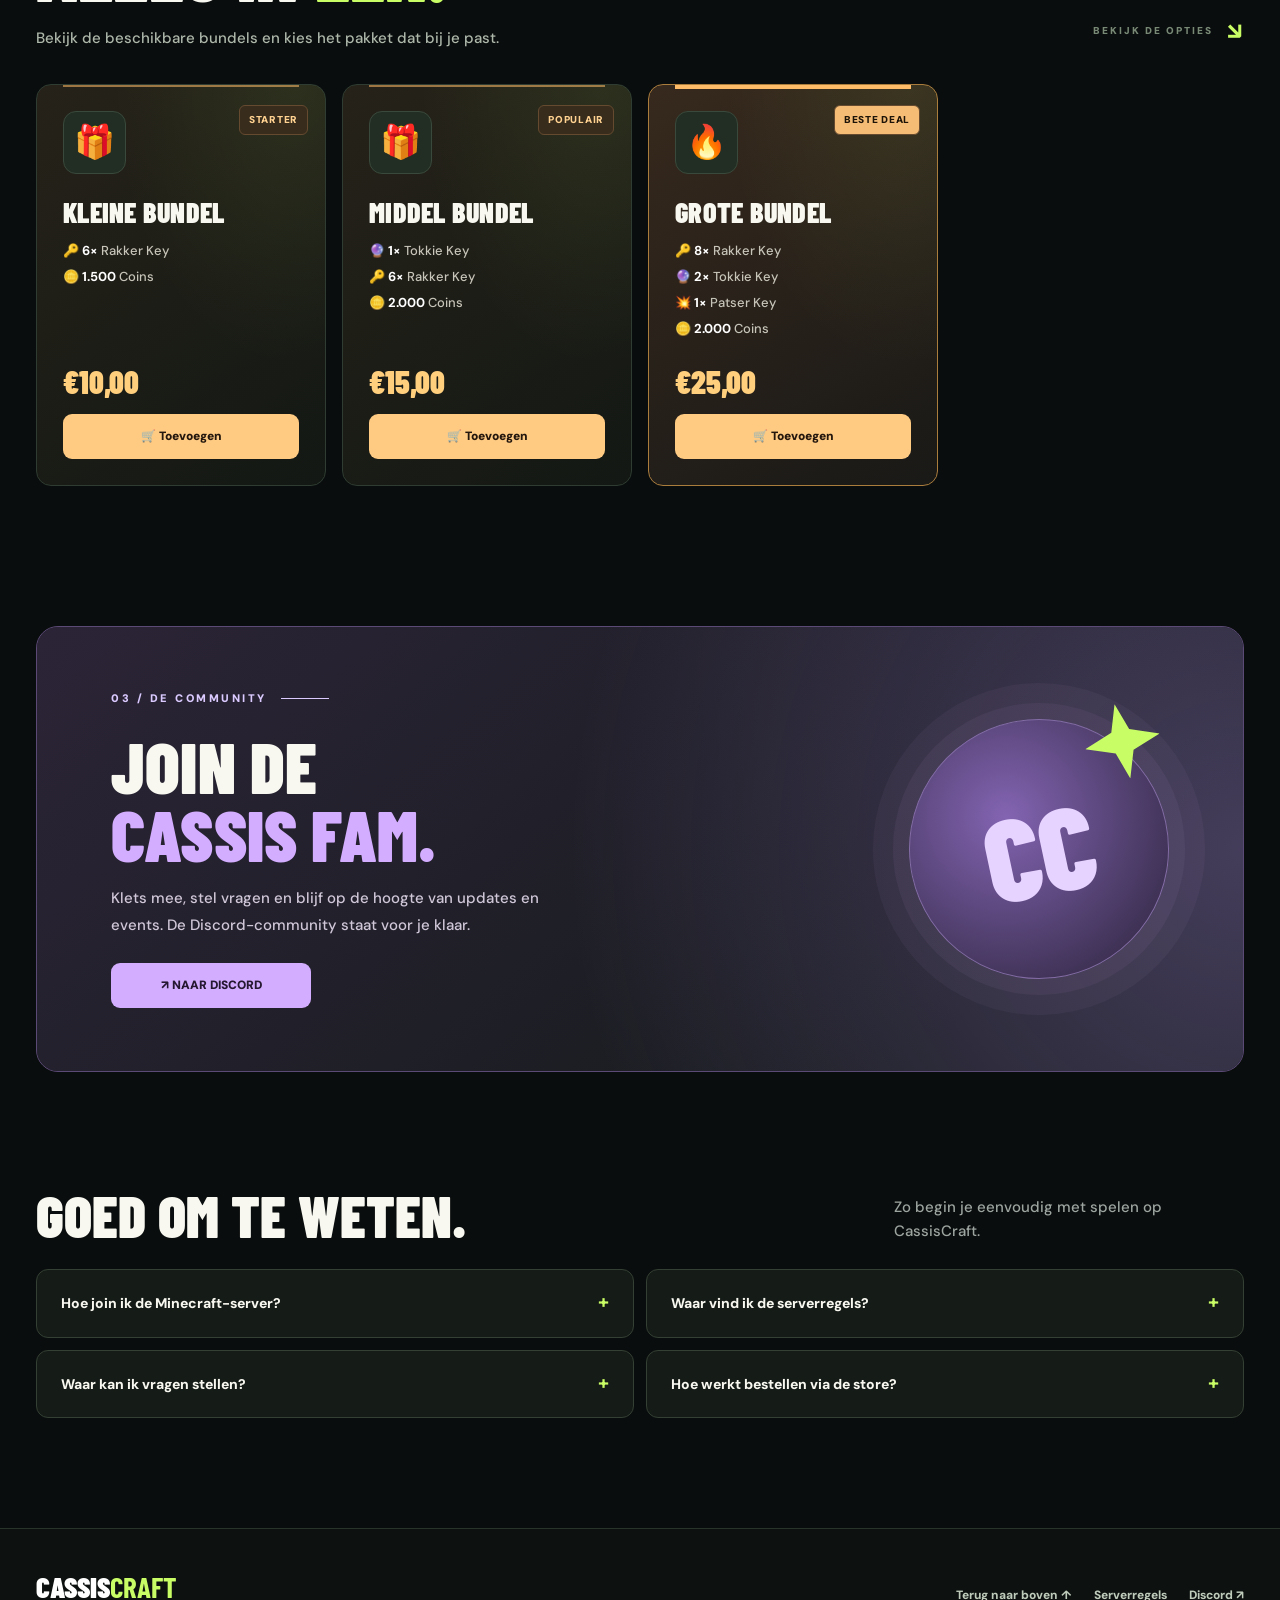
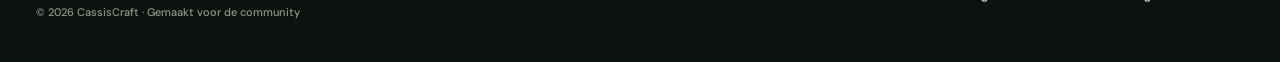
==== commit 4fe42ba6: "Design: rebuild CassisCraft as cinematic Minecraft community homepage" ====
--- a/index.html
+++ b/index.html
@@ -1,170 +1,239 @@
 <!DOCTYPE html>
 <html lang="nl">
 <head>
-<meta charset="UTF-8">
-<meta name="viewport" content="width=device-width,initial-scale=1.0">
-<meta name="theme-color" content="#0a0b10">
-<meta name="description" content="Speel mee op CassisCraft! Ontdek de Minecraft-community, bekijk de store en kopieer direct het serveradres.">
-<meta property="og:title" content="CassisCraft | Jouw Minecraft-avontuur">
-<meta property="og:description" content="Bouw, ontdek en speel samen op CassisCraft. Join via play.cassiscraft.nl.">
-<title>CassisCraft | Jouw Minecraft-avontuur</title>
+<meta charset="utf-8">
+<meta name="viewport" content="width=device-width, initial-scale=1">
+<meta name="theme-color" content="#0a0d0d">
+<meta name="description" content="CassisCraft is jouw Minecraft-community. Bouw, ontdek, speel samen en join via play.cassiscraft.nl.">
+<meta property="og:title" content="CassisCraft — Bouw iets legendarisch">
+<meta property="og:description" content="Jouw avontuur begint hier. Join de CassisCraft-community.">
+<title>CassisCraft — Bouw iets legendarisch</title>
 <style>
-*{box-sizing:border-box;margin:0;padding:0}html{scroll-behavior:smooth}body{font-family:Inter,ui-sans-serif,system-ui,-apple-system,BlinkMacSystemFont,"Segoe UI",sans-serif;background:#080a0d;color:#f8fafc;overflow-x:hidden}body:before{content:"";position:fixed;inset:0;pointer-events:none;background:radial-gradient(circle at 50% 0,rgba(245,158,11,.08),transparent 35%),linear-gradient(rgba(245,158,11,.018) 1px,transparent 1px),linear-gradient(90deg,rgba(245,158,11,.018) 1px,transparent 1px);background-size:auto,42px 42px,42px 42px;z-index:-1}a{color:inherit}.nav{position:absolute;top:0;left:0;right:0;z-index:1000;background:rgba(5,7,10,.58);backdrop-filter:blur(14px);border-bottom:1px solid rgba(245,158,11,.12)}.navin{max-width:1400px;margin:auto;padding:14px 28px;display:flex;align-items:center;gap:25px}.brand{display:flex;align-items:center;gap:10px;font-weight:950;font-size:21px;letter-spacing:-.6px;margin-right:auto}.brandDot{width:10px;height:10px;border-radius:50%;background:#fbbf24;box-shadow:0 0 20px #fbbf24}.navlinks{display:flex;gap:27px}.navlinks a{text-decoration:none;color:#e5e7eb;font-weight:800;font-size:14px}.navlinks a:hover{color:#fbbf24}.hero{width:100%;height:720px;min-height:720px;position:relative;display:flex;align-items:flex-end;justify-content:center;overflow:hidden;background:#080a0d}.hero:before{content:"";position:absolute;inset:0;background-image:url('ChatGPT%20Image%2022%20aug%202026%2C%2020_32_08.png');background-size:cover;background-position:center;background-repeat:no-repeat;filter:saturate(1.06)}.hero:after{content:"";position:absolute;inset:0;background:linear-gradient(180deg,rgba(3,5,8,.08) 0%,rgba(3,5,8,.04) 48%,rgba(3,5,8,.82) 100%)}.stats{position:absolute;z-index:5;left:50%;bottom:20px;transform:translateX(-50%);width:min(1160px,calc(100% - 40px));display:grid;grid-template-columns:repeat(4,1fr);gap:0;padding:9px;border:1px solid rgba(251,191,36,.55);border-radius:18px;background:rgba(8,10,12,.72);backdrop-filter:blur(17px);box-shadow:0 12px 50px rgba(0,0,0,.48),0 0 35px rgba(245,158,11,.09)}.stat{padding:13px 18px;display:flex;align-items:center;gap:12px;border-right:1px solid rgba(245,158,11,.18)}.stat:last-child{border-right:0}.statIcon{width:42px;height:42px;display:grid;place-items:center;border-radius:12px;background:rgba(245,158,11,.1);font-size:20px}.statLabel{font-size:10px;color:#a1a1aa;font-weight:850;text-transform:uppercase;letter-spacing:.6px}.statValue{font-size:19px;font-weight:950;margin-top:2px;color:#fff}.statAccent{font-size:11px;color:#fbbf24;font-weight:800;margin-top:1px}.cart{border:1px solid rgba(251,191,36,.65);border-radius:12px;padding:9px 13px;background:rgba(17,13,5,.86);color:#fff;font-weight:900;font-size:13px;cursor:pointer;box-shadow:0 6px 22px rgba(0,0,0,.25);backdrop-filter:blur(12px);white-space:nowrap}.cart:hover{background:#fbbf24;color:#111;transform:translateY(-1px)}.count{display:inline-flex;min-width:22px;height:22px;align-items:center;justify-content:center;margin-left:5px;border-radius:7px;background:#fbbf24;color:#111}.wrap{max-width:1400px;margin:auto;padding:40px 28px 85px}.sectionHead{display:flex;align-items:end;justify-content:space-between;margin:5px 0 20px}.sectionHead h2{font-size:32px;letter-spacing:-1.2px}.sectionHead h2:first-letter{color:#fbbf24}.sectionHead p{color:#71717a;margin-top:5px}.grid{display:grid;grid-template-columns:repeat(4,1fr);gap:16px}.card{position:relative;background:linear-gradient(145deg,#141414,#0d0e10);border:1px solid rgba(245,158,11,.38);border-radius:16px;padding:20px;min-height:310px;display:flex;flex-direction:column;overflow:hidden;transition:.22s}.card:before{content:"";position:absolute;inset:0;background:radial-gradient(circle at 50% 100%,rgba(245,158,11,.12),transparent 55%);opacity:0;transition:.22s;pointer-events:none}.card:hover{transform:translateY(-5px);border-color:#fbbf24;box-shadow:0 18px 45px rgba(0,0,0,.4),0 0 28px rgba(245,158,11,.08)}.card:hover:before{opacity:1}.icon{font-size:36px;margin-bottom:12px}.card h3{font-size:21px;margin-bottom:8px}.desc{color:#c4c4c8;line-height:1.65;font-size:14px;flex:1}.price{font-size:24px;font-weight:950;margin:17px 0 11px;color:#fbbf24}.buy,.btn{width:100%;border:0;border-radius:10px;padding:12px 18px;font-weight:950;cursor:pointer;text-decoration:none;display:inline-flex;align-items:center;justify-content:center;gap:7px;transition:.2s;color:#17120a;background:linear-gradient(135deg,#fbbf24,#f59e0b);box-shadow:0 8px 24px rgba(245,158,11,.16)}.btn:hover,.buy:hover{transform:translateY(-2px);filter:brightness(1.08);box-shadow:0 12px 30px rgba(245,158,11,.25)}.rank,.wand,.key,.coins{border-top:2px solid #f59e0b}.bundle{border-color:rgba(245,158,11,.42);background:linear-gradient(145deg,#15130e,#0e0e0d)}.bundle.hot{border-color:#fbbf24;box-shadow:0 0 0 1px rgba(251,191,36,.08),0 18px 50px rgba(0,0,0,.3)}.badge{position:absolute;right:15px;top:15px;padding:6px 9px;border-radius:7px;font-size:10px;font-weight:950;background:#27210f;color:#fbbf24;border:1px solid rgba(251,191,36,.25)}.badge.hot{background:#3b2804;color:#ffd166;border-color:#a16207}.bundleList{color:#d4d4d8;line-height:1.95;margin:8px 0}.bundleList strong{color:#fff}.coinOptions{display:grid;gap:7px;margin-top:10px}.coinOptions .btn{font-size:12px;padding:10px}.community{margin-top:45px;padding:42px 24px;text-align:center;border:1px solid rgba(245,158,11,.3);border-radius:22px;background:radial-gradient(circle at 50% 0,#2b210c,#0d0f12 62%);position:relative;overflow:hidden}.community h2{font-size:31px;margin-bottom:9px}.community p{color:#a1a1aa;margin-bottom:20px}.community .btn{width:auto;padding:13px 22px}.footer{text-align:center;padding:28px;color:#71717a;border-top:1px solid rgba(245,158,11,.12);font-size:13px}.modal{display:none;position:fixed;inset:0;z-index:3000;background:rgba(0,0,0,.8);padding:18px;overflow:auto}.modal.open{display:flex;align-items:center;justify-content:center}.box{width:min(620px,100%);background:#111214;border:1px solid rgba(245,158,11,.35);border-radius:19px;padding:25px;box-shadow:0 25px 80px #000}.box h2{margin-bottom:18px;color:#fbbf24}.item{display:flex;justify-content:space-between;gap:15px;padding:13px 0;border-bottom:1px solid #27272a}.qty{display:flex;align-items:center;gap:8px}.qty button{width:31px;height:31px;border-radius:7px;border:1px solid #52525b;background:#18181b;color:#fff;cursor:pointer}.total{display:flex;justify-content:space-between;font-size:21px;font-weight:950;margin:20px 0}.total span:last-child{color:#fbbf24}.form{display:grid;gap:13px}.form label{font-weight:800;color:#d4d4d8}.form input{width:100%;margin-top:6px;padding:13px;border:1px solid #3f3f46;border-radius:9px;background:#090a0c;color:#fff;outline:0}.form input:focus{border-color:#fbbf24;box-shadow:0 0 0 3px rgba(251,191,36,.08)}.notice{padding:13px;border-radius:10px;background:#19150b;border:1px solid rgba(245,158,11,.25);color:#d4d4d8;line-height:1.55}.actions{display:flex;justify-content:flex-end;gap:9px;flex-wrap:wrap;margin-top:17px}.btn.dark{width:auto;background:#18181b;border:1px solid #3f3f46;color:#fff;box-shadow:none}.btn.dark:hover{background:#27272a}@media(max-width:1050px){.grid{grid-template-columns:repeat(2,1fr)}.stats{width:calc(100% - 30px)}}@media(max-width:700px){.navlinks{display:none}.navin{padding:12px 15px}.brand{font-size:18px}.hero{height:620px;min-height:620px}.stats{grid-template-columns:1fr 1fr;width:calc(100% - 20px);bottom:10px}.stat{padding:10px;border-right:0}.stat:nth-child(odd){border-right:1px solid rgba(245,158,11,.18)}.grid{grid-template-columns:1fr}.wrap{padding-left:15px;padding-right:15px}.cart{padding:8px 10px}.cart{font-size:12px}}
-
-/* Final CassisCraft banner layout */
-.hero{min-height:700px;padding:0;width:100%;}
-.hero:before{background-size:cover;background-position:center center;}
-.hero:after{background:linear-gradient(180deg,rgba(3,8,15,.04) 0%,rgba(3,8,15,.04) 58%,rgba(3,8,15,.72) 100%);}
-.heroLogo{display:none!important}
-.hero>.tag,.hero>h1,.hero>p,.hero>.heroBtns{display:none!important}
-.hero>.stats{display:grid;position:absolute;left:50%;bottom:22px;transform:translateX(-50%);z-index:5;}
-@media(max-width:650px){.hero{min-height:620px}.hero>.stats{grid-template-columns:1fr;width:calc(100% - 24px);bottom:12px}}
-
-/* Final CassisCraft banner layout */
-.hero{min-height:700px;padding:0;width:100%;}
-.hero:before{background-size:cover;background-position:center center;}
-.hero:after{background:linear-gradient(180deg,rgba(3,8,15,.04) 0%,rgba(3,8,15,.04) 58%,rgba(3,8,15,.72) 100%);}
-.heroLogo{display:none!important}
-.hero>.tag,.hero>h1,.hero>p,.hero>.heroBtns{display:none!important}
-.hero>.stats{display:grid;position:absolute;left:50%;bottom:22px;transform:translateX(-50%);z-index:5;}
-@media(max-width:650px){.hero{min-height:620px}.hero>.stats{grid-template-columns:1fr;width:calc(100% - 24px);bottom:12px}}
-
-/* Final CassisCraft banner layout */
-.hero{min-height:700px;padding:0;width:100%;}
-.hero:before{background-size:cover;background-position:center center;}
-.hero:after{background:linear-gradient(180deg,rgba(3,8,15,.04) 0%,rgba(3,8,15,.04) 58%,rgba(3,8,15,.72) 100%);}
-.heroLogo{display:none!important}
-.hero>.tag,.hero>h1,.hero>p,.hero>.heroBtns{display:none!important}
-.hero>.stats{display:grid;position:absolute;left:50%;bottom:22px;transform:translateX(-50%);z-index:5;}
-@media(max-width:650px){.hero{min-height:620px}.hero>.stats{grid-template-columns:1fr;width:calc(100% - 24px);bottom:12px}}
-
-/* CassisCraft 2026 visual refresh — overrides legacy presentation without changing shop logic. */
-:root{--cc-gold:#ffc247;--cc-orange:#f59e0b;--cc-bg:#090b10;--cc-muted:#a4a7b2}
-html{scroll-padding-top:100px}body{background:var(--cc-bg);color:#f7f7fb}
-button,a{-webkit-tap-highlight-color:transparent}
-button:focus-visible,a:focus-visible,input:focus-visible{outline:3px solid var(--cc-gold);outline-offset:4px}
-.nav{position:sticky;top:0;z-index:1000;background:rgba(9,11,16,.88);border-bottom:1px solid rgba(255,194,71,.16);box-shadow:0 12px 40px rgba(0,0,0,.25)}
-.navin{max-width:1320px;min-height:76px;gap:26px}
-.brand{text-decoration:none;display:flex;align-items:center;gap:12px;letter-spacing:-.9px;font-size:24px}
-.brand strong{color:var(--cc-gold)}
-.brandDot{width:17px;height:17px;border-radius:4px;transform:rotate(45deg);box-shadow:0 0 0 5px rgba(255,194,71,.1),0 0 26px rgba(255,194,71,.7)}
-.navlinks{align-items:center;gap:28px}
-.navlinks a{position:relative;font-size:13px;letter-spacing:.3px;text-transform:uppercase;transition:color .2s}
-.navlinks a:after{content:"";position:absolute;left:0;right:100%;bottom:-9px;height:2px;background:var(--cc-gold);transition:right .2s}
-.navlinks a:hover:after,.navlinks a:focus-visible:after{right:0}
-.navActions{display:flex;align-items:center;gap:10px}
-.navJoin{display:inline-flex;align-items:center;justify-content:center;padding:11px 16px;border-radius:10px;text-decoration:none;border:1px solid rgba(255,194,71,.38);color:var(--cc-gold);font-size:12px;font-weight:900;letter-spacing:.5px;white-space:nowrap}
-.navJoin:hover{background:rgba(255,194,71,.11)}
-.cart{background:linear-gradient(135deg,#ffc247,#f59e0b);color:#161108;border:0;border-radius:10px;box-shadow:0 8px 28px rgba(245,158,11,.22)}
-.cart:hover{background:#ffe08a;color:#161108}
-.count{background:#17110a;color:#ffcd64}
-.menuToggle{display:none;border:1px solid rgba(255,194,71,.27);background:#18191d;color:white;padding:10px 12px;border-radius:9px;font-size:17px;cursor:pointer}
-.hero{width:100%;height:auto;min-height:740px;padding:110px max(24px,calc((100vw - 1300px)/2)) 165px;display:flex;align-items:center;justify-content:flex-start;isolation:isolate}
-.hero:before{background-position:center 50%;filter:saturate(1.15) contrast(1.07);transform:scale(1.025);animation:ccHeroReveal 1.6s ease-out both}
-.hero:after{background:linear-gradient(90deg,rgba(5,7,12,.94) 0%,rgba(5,7,12,.78) 33%,rgba(5,7,12,.38) 68%,rgba(5,7,12,.18) 100%),linear-gradient(0deg,#090b10 0%,transparent 38%,rgba(5,7,12,.2) 100%)}
-.heroContent{z-index:3;position:relative;width:100%;max-width:790px;animation:ccFadeUp .7s ease-out both}
-.heroEyebrow{display:inline-flex;align-items:center;gap:10px;padding:10px 15px;border:1px solid rgba(255,194,71,.3);border-radius:999px;background:rgba(255,194,71,.1);color:#ffd179;font-size:11px;letter-spacing:2px;font-weight:900;text-transform:uppercase}
-.heroEyebrow:before{content:"";width:7px;height:7px;border-radius:50%;background:#8be88b;box-shadow:0 0 0 4px rgba(139,232,139,.14),0 0 12px rgba(139,232,139,.6)}
-.heroHeadline{font-size:clamp(48px,6.7vw,92px);max-width:850px;line-height:.99;letter-spacing:-4px;font-weight:950;margin:26px 0 22px;text-wrap:balance;text-shadow:0 8px 35px rgba(0,0,0,.5)}
-.heroHeadline span{display:block;color:var(--cc-gold);background:linear-gradient(120deg,#fff1ad,#ffc247 57%,#ed8b19);background-clip:text;-webkit-background-clip:text;-webkit-text-fill-color:transparent}
-.heroSubtitle{font-size:clamp(15px,1.7vw,19px);max-width:540px;line-height:1.7;color:#e2e2e7;text-shadow:0 4px 22px rgba(0,0,0,.65)}
-.heroActions{display:flex;flex-wrap:wrap;align-items:center;gap:12px;margin-top:31px}
-.heroButton{display:inline-flex;align-items:center;justify-content:center;gap:9px;min-height:52px;padding:14px 23px;border-radius:12px;font-weight:950;font-size:14px;text-decoration:none;cursor:pointer;transition:transform .2s,box-shadow .2s}
-.heroButton:hover{transform:translateY(-3px)}
-.heroButtonPrimary{border:1px solid #ffd875;background:linear-gradient(135deg,#ffd575,#f5a514);color:#17120a;box-shadow:0 12px 35px rgba(245,158,11,.26)}
-.heroButtonPrimary:hover{box-shadow:0 16px 40px rgba(245,158,11,.4)}
-.heroButtonSecondary{border:1px solid rgba(255,255,255,.3);background:rgba(13,15,21,.68);color:white;backdrop-filter:blur(9px)}
-.heroButtonSecondary:hover{border-color:#ffc247}
-.serverLine{display:flex;align-items:center;gap:9px;margin-top:24px;font-size:12px;font-weight:800;letter-spacing:.7px;color:#e5d5ad}
-.serverLine code{font-size:13px;color:#fff;padding:5px 8px;border-radius:7px;background:rgba(255,194,71,.12);border:1px solid rgba(255,194,71,.2)}
-.serverLine .serverDot{width:7px;height:7px;border-radius:50%;background:#88ee8b;box-shadow:0 0 12px #88ee8b}
-.hero>.stats{position:absolute;left:50%;bottom:-44px;transform:translateX(-50%);width:min(1240px,calc(100% - 40px));z-index:6;padding:11px;border:1px solid rgba(255,194,71,.35);background:rgba(16,17,21,.92);box-shadow:0 24px 65px rgba(0,0,0,.52),0 0 30px rgba(245,158,11,.06);border-radius:20px}
-.stat{padding:17px;gap:15px}
-.statIcon{width:46px;height:46px;flex:none;font-size:22px;border:1px solid rgba(255,194,71,.15);background:linear-gradient(145deg,rgba(255,194,71,.16),rgba(255,194,71,.035))}
-.statLabel{font-size:10px;color:#b0acaa;letter-spacing:1px}
-.statValue{font-size:21px;margin-top:5px;letter-spacing:-.5px}
-.statAccent{font-size:11px;color:#eab358}
-.featureStrip{display:flex;flex-wrap:wrap;justify-content:center;gap:12px 34px;padding:105px 20px 3px;color:#b8b8c3;font-size:12px;letter-spacing:1.4px;text-transform:uppercase;font-weight:900}
-.featureStrip span{display:inline-flex;align-items:center;gap:8px}
-.featureStrip b{color:#ffc247}
-.wrap{max-width:1320px;padding:60px 28px 95px}
-.wrap section[id]{scroll-margin-top:105px}
-#bundels{margin-top:68px}
-.sectionKicker{color:#ffc247;letter-spacing:2.4px;font-size:11px;font-weight:950;text-transform:uppercase;margin-bottom:9px}
-.sectionHead{margin:8px 0 26px}
-.sectionHead h2{font-size:clamp(32px,4vw,48px);letter-spacing:-1.9px;line-height:1.1}
-.sectionHead h2:first-letter{color:inherit}
-.sectionHead p{color:#aaa9b2;font-size:15px;line-height:1.65;margin-top:10px}
-.grid{gap:20px}
-.card{border:1px solid rgba(255,194,71,.19);border-top:1px solid rgba(255,194,71,.19);background:linear-gradient(150deg,#1a1a1d 0%,#101115 65%,#0e0f12 100%);border-radius:20px;padding:24px;min-height:328px;box-shadow:0 12px 25px rgba(0,0,0,.1)}
-.card:before{background:radial-gradient(circle at 90% 90%,rgba(255,194,71,.14),transparent 60%);opacity:.55}
-.card:hover{border-color:rgba(255,194,71,.65);box-shadow:0 22px 45px rgba(0,0,0,.45),0 0 0 1px rgba(255,194,71,.12)}
-.card .icon{width:61px;height:61px;display:grid;place-items:center;border-radius:16px;background:linear-gradient(145deg,rgba(255,194,71,.15),rgba(255,194,71,.035));border:1px solid rgba(255,194,71,.16);font-size:30px;margin:2px 0 18px}
-.card h3{font-size:23px;letter-spacing:-.6px;line-height:1.2}
-.card .desc,.bundleList{color:#bbbcc5}
-.price{font-size:27px;letter-spacing:-.6px;color:#ffcc59}
-.card .buy,.coinOptions .btn{min-height:46px;border-radius:10px}
-.card .btn:hover{box-shadow:0 12px 30px rgba(255,194,71,.22)}
-.card.bundle{background:linear-gradient(145deg,#221c13,#131313 60%);border-color:rgba(255,194,71,.35)}
-.card.bundle.hot{background:radial-gradient(circle at 95% 5%,rgba(255,194,71,.14),transparent 45%),linear-gradient(145deg,#272013,#121314 65%);border-color:rgba(255,194,71,.8)}
-.card .badge{font-size:10px;letter-spacing:1px;padding:7px 10px;border-radius:7px}
-.community{display:grid;grid-template-columns:minmax(0,1fr) 230px;align-items:center;text-align:left;gap:35px;margin-top:90px;padding:50px 55px;background:radial-gradient(circle at 90% 45%,rgba(255,194,71,.14),transparent 40%),linear-gradient(135deg,#1c1711,#101115 65%);border-color:rgba(255,194,71,.34)}
-.community h2{font-size:clamp(31px,4vw,43px);letter-spacing:-1.6px}
-.community p{max-width:510px;color:#bebdc4;font-size:16px;line-height:1.7}
-.community .btn{border-radius:11px;padding:14px 24px}
-.communityArt{display:grid;place-items:center;position:relative;width:210px;height:210px;border-radius:46px;background:linear-gradient(145deg,#eec162,#835110);transform:rotate(-9deg);box-shadow:0 24px 60px rgba(245,158,11,.22),inset 0 0 0 10px rgba(0,0,0,.09);color:#241909;font-weight:1000;font-size:100px;line-height:1}
-.communityArt:after{content:"";position:absolute;inset:-15px;border:1px dashed rgba(255,194,71,.3);border-radius:55px}
-.footer{display:flex;justify-content:space-between;align-items:center;flex-wrap:wrap;gap:18px;padding:28px max(28px,calc((100vw - 1264px)/2));background:#090a0e;color:#9e9ca7}
-.footerLinks{display:flex;gap:20px;flex-wrap:wrap}
-.footerLinks a{text-decoration:none;color:#bbb8c2}
-.footerLinks a:hover{color:#ffc247}
-.toast{position:fixed;z-index:4000;left:50%;bottom:26px;transform:translate(-50%,30px);padding:13px 20px;border-radius:12px;border:1px solid rgba(255,194,71,.46);background:#16191d;color:#fff;font-size:14px;font-weight:850;box-shadow:0 15px 45px #0009;opacity:0;pointer-events:none;transition:opacity .25s,transform .25s}
+@import url('https://fonts.googleapis.com/css2?family=Barlow+Condensed:wght@600;700;800;900&family=DM+Sans:wght@400;500;600;700;800&display=swap');
+:root{--bg:#0a0d0d;--panel:#151919;--text:#f8f8f0;--muted:#9da5a0;--lime:#c9fd65;--orange:#ffba66;--stroke:#2a322e;--violet:#a88df9}
+*,*:before,*:after{box-sizing:border-box}
+html{scroll-behavior:smooth;scroll-padding-top:94px}
+body{margin:0;background:var(--bg);color:var(--text);font:500 15px/1.6 'DM Sans',Inter,system-ui,sans-serif;overflow-x:hidden}
+button,input{font:inherit}a{color:inherit}button{cursor:pointer}
+a:focus-visible,button:focus-visible,input:focus-visible,summary:focus-visible{outline:3px solid var(--lime);outline-offset:4px}
+::selection{background:var(--lime);color:#111}
+.container{width:min(1280px,calc(100% - 72px));margin:auto}
+.eyebrow{display:inline-flex;align-items:center;gap:10px;font-size:11px;font-weight:900;letter-spacing:2.3px;text-transform:uppercase;color:var(--lime)}
+.eyebrow:before{content:"";display:block;width:24px;height:2px;background:var(--lime)}
+.announcement{background:#c9fd65;color:#18210d;font-size:11px;font-weight:900;letter-spacing:1.2px;text-transform:uppercase}
+.announcementInner{min-height:32px;display:flex;align-items:center;justify-content:space-between;gap:12px}
+.announcement a{text-decoration:none;border-bottom:1px solid currentColor}
+.siteHeader{position:sticky;top:0;z-index:60;background:rgba(10,13,13,.92);backdrop-filter:blur(22px);border-bottom:1px solid #293029;box-shadow:0 12px 40px #0004}
+.navInner{height:81px;display:flex;align-items:center;gap:35px}
+.brand{display:inline-flex;align-items:center;gap:11px;font:900 30px/.85 'Barlow Condensed',Impact,sans-serif;letter-spacing:.6px;text-decoration:none;text-transform:uppercase}
+.brand span:last-child{display:block}.brand b{color:var(--lime)}
+.brandSymbol{position:relative;width:42px;height:42px;flex:none;display:grid;place-items:center;background:var(--lime);border:3px solid #141b10;box-shadow:4px 4px 0 #749b38;clip-path:polygon(0 0,84% 0,100% 17%,100% 100%,16% 100%,0 83%)}
+.brandSymbol:before{content:"C";font:900 29px/.8 'Barlow Condensed',Impact,sans-serif;color:#17200e}
+.siteNav{display:flex;align-items:center;gap:32px;margin-left:auto}
+.siteNav a{text-decoration:none;color:#c4c9c3;text-transform:uppercase;letter-spacing:1.5px;font-size:11px;font-weight:900;transition:color .18s}
+.siteNav a:hover{color:var(--lime)}
+.headerActions{display:flex;gap:11px;align-items:center}
+.navDiscord{background:#242a23;border:1px solid #46523a;color:var(--text);border-radius:10px;padding:11px 17px;text-decoration:none;font-size:12px;font-weight:900;white-space:nowrap}
+.navDiscord:hover{border-color:var(--lime)}
+.cart{border:0;border-radius:10px;background:var(--lime);color:#152007;font-size:12px;font-weight:900;padding:12px 17px;white-space:nowrap;transition:transform .2s,background .2s}
+.cart:hover{transform:translateY(-2px);background:#d8ff90}
+.count{display:inline-grid;place-items:center;min-width:22px;height:22px;padding:0 5px;background:#17200c;color:var(--lime);border-radius:6px;margin-left:6px;font-size:12px}
+.menuToggle{display:none;border:1px solid #374136;border-radius:10px;background:#1d241d;color:#fff;padding:10px 13px;font-size:18px}
+.hero{position:relative;min-height:755px;isolation:isolate;overflow:hidden;background:#101613}
+.hero:before{content:"";position:absolute;z-index:-2;inset:0;background:url('ChatGPT%20Image%2022%20aug%202026%2C%2020_32_08.png') center 48%/cover no-repeat;filter:contrast(1.07) saturate(1.1);animation:revealImage 1.5s both}
+.hero:after{content:"";position:absolute;z-index:-1;inset:0;background:linear-gradient(90deg,rgba(7,12,11,.96),rgba(8,12,11,.87) 32%,rgba(9,13,11,.35) 77%,rgba(9,13,11,.18)),linear-gradient(0deg,#0a0d0d,transparent 28%,transparent 80%,rgba(10,13,13,.2))}
+.heroScan{position:absolute;inset:0;pointer-events:none;opacity:.22;background:linear-gradient(transparent 97%,rgba(255,255,255,.13) 98%) 0 0/100% 6px}
+.heroInner{min-height:755px;position:relative;display:flex;align-items:center;padding:74px 0 130px}
+.heroCopy{position:relative;z-index:3;width:min(770px,100%);animation:riseIn .65s both}
+.heroOverline{display:inline-flex;gap:12px;align-items:center;font-size:11px;font-weight:900;letter-spacing:2.3px;color:#f0f7e8;text-transform:uppercase;margin-bottom:24px}
+.liveDot{width:9px;height:9px;border-radius:100%;background:var(--lime);box-shadow:0 0 0 6px rgba(201,253,101,.12),0 0 22px var(--lime)}
+.hero h1{font:900 clamp(77px,8.5vw,146px)/.78 'Barlow Condensed',Impact,'Arial Narrow',sans-serif;letter-spacing:-1.7px;text-transform:uppercase;margin:0 0 30px;text-shadow:0 12px 25px #0007}
+.hero h1 span{display:block}.hero h1 .highlight{color:var(--lime);position:relative;width:fit-content}
+.hero h1 .highlight:after{content:"";position:absolute;left:3px;bottom:-12px;height:7px;width:75%;background:var(--lime);clip-path:polygon(0 0,100% 0,95% 100%,0 100%);transform:rotate(-1.5deg)}
+.heroText{max-width:480px;margin:34px 0 0;font-size:17px;line-height:1.8;color:#e3e8dc;text-shadow:0 6px 25px #000}
+.heroButtons{display:flex;gap:12px;flex-wrap:wrap;margin-top:31px}
+.primaryBtn,.ghostBtn{display:inline-flex;min-height:56px;align-items:center;justify-content:center;gap:11px;padding:15px 24px;text-decoration:none;border-radius:11px;font-size:12px;font-weight:900;letter-spacing:1px;text-transform:uppercase;transition:transform .2s,box-shadow .2s}
+.primaryBtn{background:var(--lime);color:#17210b;border:1px solid var(--lime);box-shadow:0 10px 32px #0004}
+.primaryBtn:hover{transform:translateY(-3px);box-shadow:0 0 36px rgba(201,253,101,.3)}
+.ghostBtn{color:#fff;border:1px solid #9ca89899;background:#141a18b5;backdrop-filter:blur(12px)}
+.ghostBtn:hover{transform:translateY(-3px);border-color:var(--lime)}
+.heroIP{margin-top:29px;display:flex;align-items:center;gap:10px;color:#b7c8ab;font-size:11px;font-weight:900;letter-spacing:1.8px;text-transform:uppercase}
+.heroIP code{color:#fff;font:800 14px 'DM Sans',sans-serif;letter-spacing:.2px}
+.heroCorner{position:absolute;right:0;top:145px;z-index:2;text-align:right;border-right:3px solid var(--lime);padding:10px 18px 10px 0;background:linear-gradient(90deg,transparent,#0a0d0d77)}
+.heroCorner strong{display:block;font:900 40px/.9 'Barlow Condensed',Impact,sans-serif;letter-spacing:1px}
+.heroCorner small{color:var(--lime);font-size:10px;letter-spacing:2px;font-weight:900}
+.heroIndex{position:absolute;right:0;bottom:140px;color:#ffffffb0;font:700 11px/1 'DM Sans',sans-serif;letter-spacing:4px;writing-mode:vertical-rl}
+.statsWrap{position:relative;z-index:4;margin-top:-76px}
+.stats{display:grid;grid-template-columns:repeat(4,minmax(0,1fr));padding:8px;background:#161d1a;border:1px solid #485b39;border-radius:17px;box-shadow:0 28px 50px #0009}
+.stat{display:flex;align-items:center;gap:14px;padding:21px 24px;border-right:1px solid #354437}
+.stat:last-child{border-right:0}
+.statIcon{flex:none;width:48px;height:48px;display:grid;place-items:center;border:1px solid #405341;border-radius:10px;background:#253326;color:var(--lime);font-size:23px}
+.statLabel{display:block;color:#9cab9e;font-weight:800;font-size:10px;letter-spacing:1.4px;text-transform:uppercase}
+.statValue{display:block;font:800 25px/1.2 'Barlow Condensed',Impact,sans-serif;letter-spacing:.7px;margin-top:3px}
+.statAccent{font-size:10px;color:var(--lime)}
+.marquee{display:flex;justify-content:center;gap:clamp(25px,5vw,96px);overflow:hidden;border-bottom:1px solid #202a22;padding:42px 15px 37px;margin-bottom:0}
+.marquee span{white-space:nowrap;font:900 clamp(15px,2.5vw,26px) 'Barlow Condensed',Impact,sans-serif;color:#465346;letter-spacing:2px}
+.marquee b{color:var(--lime);margin-right:15px}
+.sectionIntro{padding:109px 0 125px}
+.sectionEyebrow{color:var(--lime);font-size:11px;font-weight:900;letter-spacing:3px;text-transform:uppercase;margin-bottom:14px}
+.introHeading{display:grid;grid-template-columns:1.1fr .65fr;gap:40px;align-items:end;margin-bottom:42px}
+.introHeading h2,.sectionHead h2,.community h2{font:900 clamp(46px,5.3vw,81px)/.96 'Barlow Condensed',Impact,sans-serif;text-transform:uppercase;letter-spacing:.2px;margin:0}
+.introHeading h2 em,.sectionHead h2 em{color:var(--lime);font-style:normal}
+.introHeading p{color:#aeb8ae;max-width:400px;line-height:1.9;font-size:15px;margin:0 0 5px}
+.features{display:grid;grid-template-columns:repeat(3,1fr);gap:17px}
+.feature{position:relative;overflow:hidden;min-height:256px;padding:27px 28px 33px;border:1px solid #303b31;border-radius:16px;background:linear-gradient(145deg,#1b231d,#121813);transition:transform .25s,border-color .25s}
+.feature:hover{transform:translateY(-5px);border-color:#6a874b}
+.feature:after{content:"";position:absolute;width:160px;height:160px;right:-60px;top:-66px;border-radius:50%;border:34px solid #d4ff6c08;box-shadow:0 0 0 22px #d4ff6c04}
+.feature:nth-child(2){background:linear-gradient(145deg,#241e28,#15161d);border-color:#49404e}
+.feature:nth-child(3){background:linear-gradient(145deg,#242115,#161713);border-color:#494333}
+.featureNum{display:flex;justify-content:space-between;align-items:center;font-size:11px;color:var(--lime);font-weight:900;letter-spacing:2px}
+.featureIcon{font-size:39px}
+.feature h3{font:900 32px/1 'Barlow Condensed',Impact,sans-serif;text-transform:uppercase;margin:29px 0 9px}
+.feature p{font-size:13px;line-height:1.8;color:#b1b8b0;max-width:320px;margin:0}
+.wrap{padding:0 0 116px}
+.shopSection{scroll-margin-top:110px}
+.shopSection+.shopSection{margin-top:117px}
+.sectionHead{margin-bottom:34px}
+.sectionKicker{display:flex;align-items:center;gap:14px;color:var(--lime);font-size:11px;font-weight:900;letter-spacing:2.5px;margin-bottom:23px}
+.sectionKicker:after{content:"";width:48px;height:1px;background:#678044}
+.shopHeading{display:flex;align-items:end;justify-content:space-between;gap:35px}
+.sectionHead h2{font-size:clamp(56px,6.2vw,91px);margin:0}
+.sectionHead p{max-width:500px;margin:16px 0 0;color:#adb7aa;font-size:15px}
+.sectionSide{align-self:flex-end;display:flex;align-items:center;gap:14px;font-size:10px;letter-spacing:2px;font-weight:900;color:#788976;white-space:nowrap}
+.sectionSide span{color:var(--lime);font-size:23px}
+.grid{display:grid;grid-template-columns:repeat(4,minmax(0,1fr));gap:16px}
+.card{position:relative;display:flex;flex-direction:column;min-height:352px;padding:26px;border:1px solid #2e3c31;background:linear-gradient(150deg,#1e251e,#111715);border-radius:15px;overflow:hidden;transition:transform .25s,border-color .25s,box-shadow .25s}
+.card:before{content:"";pointer-events:none;position:absolute;inset:0;background:radial-gradient(ellipse at 90% 0,rgba(201,253,101,.08),transparent 50%)}
+.card:after{content:"";position:absolute;left:26px;right:26px;top:0;height:2px;background:var(--card-accent,var(--lime));opacity:.55}
+.card:hover{transform:translateY(-7px);border-color:var(--card-accent,var(--lime));box-shadow:0 22px 48px #0006}
+.card.rank{--card-accent:#c9fd65}
+.card.wand{--card-accent:#aa9eff}
+.card.key{--card-accent:#ffbd72}
+.card.coins{--card-accent:#7fded2}
+.card.bundle{--card-accent:#ffbc68;min-height:337px;background:linear-gradient(145deg,#262219,#131814)}
+.card.bundle.hot{border-color:#aa7d3d;background:linear-gradient(150deg,#37291d,#191917)}
+.card.bundle.hot:after{height:4px;opacity:1}
+.card .icon{display:grid;place-items:center;width:63px;height:63px;flex:none;border:1px solid #39493b;background:#222e23;border-radius:13px;font-size:33px;margin:0 0 23px;position:relative}
+.card.wand .icon{background:#28243b;border-color:#443b66}
+.card.key .icon{background:#30281f;border-color:#57412c}
+.card.coins .icon{background:#1a3030;border-color:#34565a}
+.card h3{position:relative;margin:0 0 11px;font:900 28px/1.08 'Barlow Condensed',Impact,sans-serif;text-transform:uppercase;letter-spacing:.25px}
+.card .desc{font-size:12px;line-height:1.85;color:#b9c1b9;flex:1}
+.price{font:900 32px/1 'Barlow Condensed',Impact,sans-serif;color:var(--lime);margin:23px 0 17px}
+.card.key .price,.card.bundle .price{color:#ffcf7e}
+.card.coins .price{color:#8de3d7}
+.btn,.buy{display:inline-flex;align-items:center;justify-content:center;gap:8px;width:100%;border:0;border-radius:9px;background:var(--lime);color:#17220c;padding:13px 15px;font-size:12px;font-weight:900;text-decoration:none;transition:background .2s,transform .2s}
+.btn:hover,.buy:hover{background:#ddffab;transform:translateY(-2px)}
+.card.bundle .btn{background:#ffcb83;color:#24170d}
+.card.bundle .btn:hover{background:#ffe0b4}
+.coinOptions{display:grid;gap:7px;margin-top:12px}
+.coinOptions .btn{font-size:11px;padding:9px 7px;min-height:38px;background:#2b4140;color:#a8f5ea;border:1px solid #406866}
+.coinOptions .btn:hover{background:#385e59}
+.card .badge{position:absolute;right:17px;top:20px;padding:6px 9px;background:#382c1c;color:#ffd291;border-radius:6px;border:1px solid #654a30;font-size:10px;font-weight:900;letter-spacing:.7px}
+.card .badge.hot{background:#f4bc75;color:#1e1307}
+.bundleList{color:#c7c4b9;line-height:2;font-size:13px;flex:1}
+.bundleList strong{color:white}
+.community{position:relative;isolation:isolate;overflow:hidden;display:grid;grid-template-columns:1.3fr .7fr;gap:30px;align-items:center;min-height:402px;margin:140px 0 0;padding:63px 74px;background:#282335;border:1px solid #5b4a76;border-radius:22px}
+.community:before{content:"";position:absolute;inset:0;z-index:-1;background:radial-gradient(circle at 100% 50%,rgba(186,149,255,.27),transparent 55%),linear-gradient(140deg,#2b2437,#181c1e 80%)}
+.community .sectionKicker{color:#dacaff}
+.community .sectionKicker:after{background:#dacaff}
+.community h2{font-size:clamp(48px,5.6vw,77px)}
+.community h2 em{color:#d3adff;font-style:normal}
+.community p{max-width:480px;color:#d0c7d8;margin:17px 0 24px;line-height:1.8}
+.community .btn{width:auto;min-width:200px;background:#d3adff;color:#261832}
+.community .btn:hover{background:#ead8ff}
+.communityArt{justify-self:end;position:relative;width:260px;height:260px;display:grid;place-items:center;border:1px solid #836ca5;border-radius:50%;background:radial-gradient(circle at 40% 35%,#8364b2,#292238);box-shadow:0 0 0 16px #a78bc015,0 0 0 36px #a78bc010;font:900 116px 'Barlow Condensed',Impact,sans-serif;color:#e7d3ff;transform:rotate(-12deg)}
+.communityArt:after{content:"";position:absolute;width:76px;height:76px;right:-13px;top:3px;background:#c9fd65;clip-path:polygon(50% 0,62% 36%,100% 50%,62% 64%,50% 100%,38% 64%,0 50%,38% 36%)}
+.faq{padding:0 0 110px}
+.faqHead{display:flex;align-items:end;justify-content:space-between;margin-bottom:26px;gap:24px}
+.faqHead h2{font:900 58px/.95 'Barlow Condensed',Impact,sans-serif;text-transform:uppercase;margin:0}
+.faqHead p{max-width:350px;color:var(--muted);margin:0}
+.faqDetails{display:grid;grid-template-columns:1fr 1fr;gap:12px}
+.faqDetails details{padding:22px 24px;border:1px solid #344033;border-radius:12px;background:#151b17}
+.faqDetails summary{list-style:none;display:flex;justify-content:space-between;gap:20px;font-weight:800;font-size:14px;cursor:pointer}
+.faqDetails summary::-webkit-details-marker{display:none}
+.faqDetails summary:after{content:"+";font-size:19px;color:var(--lime);line-height:1}
+.faqDetails details[open] summary:after{content:"−"}
+.faqDetails p{color:#b2bfb1;font-size:13px;line-height:1.9;margin-bottom:0}
+.footer{border-top:1px solid #283329;background:#0d1210;padding:40px 0;color:#889b88}
+.footerInner{display:flex;align-items:center;justify-content:space-between;flex-wrap:wrap;gap:22px}
+.footerBrand{font:900 29px 'Barlow Condensed',Impact,sans-serif;color:#fff;text-transform:uppercase}
+.footerBrand b{color:var(--lime)}
+.footerLinks{display:flex;flex-wrap:wrap;gap:22px}
+.footerLinks a{font-size:12px;text-decoration:none;color:#becaba;font-weight:800}
+.footerLinks a:hover{color:var(--lime)}
+.copyright{font-size:11px}
+.modal{position:fixed;z-index:1000;inset:0;display:none;align-items:center;justify-content:center;background:#050705db;padding:20px;overflow-y:auto}
+.modal.open{display:flex}
+.box{width:min(600px,100%);max-height:calc(100vh - 36px);overflow-y:auto;padding:29px;border:1px solid #647d48;border-radius:18px;background:#141b16;box-shadow:0 30px 80px #000b}
+.box h2{font:900 36px 'Barlow Condensed',Impact,sans-serif;text-transform:uppercase;color:var(--lime);margin:0 0 20px}
+.item{display:flex;align-items:center;justify-content:space-between;gap:15px;border-bottom:1px solid #2f4030;padding:14px 0}
+.item small{color:#a7b4aa}
+.qty{display:flex;align-items:center;gap:9px}
+.qty button{width:33px;height:33px;border-radius:7px;border:1px solid #5b6b55;background:#293329;color:white}
+.total{display:flex;justify-content:space-between;margin:21px 0;font-size:20px;font-weight:900}
+.total span:last-child{color:var(--lime)}
+.actions{display:flex;gap:12px;justify-content:flex-end;margin-top:19px}
+.actions .btn{width:auto}
+.btn.dark{background:#293329;color:#fff;border:1px solid #576852}
+.form{display:grid;gap:15px}.form label{display:block;color:#e4eae2;font-size:12px;font-weight:800}
+.form input{display:block;width:100%;background:#0c110d;border:1px solid #4d5a4f;color:#fff;padding:13px 14px;border-radius:8px;margin-top:7px}
+.notice{background:#273322;border:1px solid #43583a;color:#d5e1cf;padding:15px;border-radius:9px}
+.toast{position:fixed;left:50%;bottom:25px;z-index:2000;transform:translate(-50%,25px);opacity:0;pointer-events:none;padding:14px 22px;color:#18210b;background:var(--lime);font-weight:900;font-size:13px;border-radius:10px;box-shadow:0 15px 50px #000c;transition:.25s}
 .toast.show{transform:translate(-50%,0);opacity:1}
-@keyframes ccFadeUp{from{opacity:0;transform:translateY(22px)}to{opacity:1;transform:translateY(0)}}
-@keyframes ccHeroReveal{from{opacity:.65;transform:scale(1.07)}to{opacity:1;transform:scale(1.025)}}
-@media(max-width:1100px){.navJoin{display:none}.heroHeadline{font-size:clamp(48px,7.5vw,78px)}.hero{padding-left:34px;padding-right:34px}.stat{padding:13px;gap:10px}}
-@media(max-width:760px){
-.navin{min-height:66px;padding:10px 16px;gap:10px}.brand{font-size:21px;margin-right:auto}.menuToggle{display:inline-flex;align-items:center;justify-content:center}.navlinks{display:none;position:absolute;top:100%;left:10px;right:10px;padding:14px;flex-direction:column;align-items:stretch;gap:2px;background:#15161b;border:1px solid rgba(255,194,71,.3);border-radius:0 0 14px 14px;box-shadow:0 25px 45px #000a}.navlinks.open{display:flex}.navlinks a{padding:13px 12px}.navlinks a:after{display:none}.navActions{gap:7px}.cart{font-size:0;padding:10px 12px}.cart .count{font-size:12px;margin-left:4px}
-.hero{min-height:0;height:auto;padding:82px 20px 34px;display:flex;flex-direction:column;align-items:stretch;justify-content:flex-start}.hero:before{background-position:60% center}.hero:after{background:linear-gradient(90deg,rgba(5,7,12,.92),rgba(5,7,12,.66)),linear-gradient(0deg,#090b10,transparent 58%)}.heroHeadline{font-size:clamp(45px,11vw,73px);letter-spacing:-2.8px}.heroContent{max-width:100%}.heroSubtitle{font-size:15px}.hero>.stats{position:relative;left:auto;bottom:auto;transform:none;width:100%;grid-template-columns:repeat(2,minmax(0,1fr));margin-top:44px;padding:8px}.stat{padding:12px 9px;border-right:0!important}.stat:nth-child(odd){border-right:1px solid rgba(245,158,11,.15)!important}.stat:nth-child(-n+2){border-bottom:1px solid rgba(245,158,11,.15)}.statIcon{height:36px;width:36px;font-size:18px}.statValue{font-size:17px}.statAccent{font-size:10px}.featureStrip{padding:29px 15px 0;font-size:10px;gap:14px 18px}.wrap{padding:44px 18px 70px}.grid{grid-template-columns:repeat(2,minmax(0,1fr));gap:14px}.card{padding:18px;min-height:300px}.card h3{font-size:20px}.community{grid-template-columns:1fr;padding:35px 24px;text-align:center}.community p{margin-left:auto;margin-right:auto}.communityArt{display:none}.footer{padding:28px 18px}
-}
-@media(max-width:530px){.grid{grid-template-columns:1fr}.heroHeadline{font-size:clamp(43px,12vw,61px)}.heroActions{align-items:stretch}.heroButton{flex:1 1 190px}.serverLine{flex-wrap:wrap}.stat{gap:8px}.statIcon{display:none}.statLabel{font-size:9px}.statValue{font-size:16px}.sectionHead h2{font-size:35px}.card{min-height:0}.featureStrip span{font-size:10px}.footerLinks{gap:12px}}
-@media(prefers-reduced-motion:reduce){*,*:before,*:after{scroll-behavior:auto!important;animation:none!important;transition:none!important}}
-
-
-/* Final CassisCraft banner layout */
-.hero{min-height:700px;padding:0;width:100%;}
-.hero:before{background-size:cover;background-position:center center;}
-.hero:after{background:linear-gradient(180deg,rgba(3,8,15,.04) 0%,rgba(3,8,15,.04) 58%,rgba(3,8,15,.72) 100%);}
-.heroLogo{display:none!important}
-.hero>.tag,.hero>h1,.hero>p,.hero>.heroBtns{display:none!important}
-.hero>.stats{display:grid;position:absolute;left:50%;bottom:22px;transform:translateX(-50%);z-index:5;}
-@media(max-width:650px){.hero{min-height:620px}.hero>.stats{grid-template-columns:1fr;width:calc(100% - 24px);bottom:12px}}
+@keyframes riseIn{from{opacity:0;transform:translateY(30px)}to{opacity:1;transform:translateY(0)}}
+@keyframes revealImage{from{transform:scale(1.05);filter:brightness(.5)}to{transform:scale(1);filter:brightness(1)}}
+@media(max-width:1150px){.siteNav{gap:18px}.navDiscord{display:none}.stat{padding:15px 13px}.statIcon{width:39px;height:39px}.statValue{font-size:23px}.grid{grid-template-columns:repeat(3,minmax(0,1fr))}}
+@media(max-width:880px){.container{width:min(100% - 36px,1280px)}.menuToggle{display:inline-flex}.siteNav{display:none;position:absolute;top:81px;left:18px;right:18px;flex-direction:column;align-items:stretch;gap:0;padding:9px;border:1px solid #516b40;border-radius:0 0 12px 12px;background:#151e16;box-shadow:0 24px 55px #000b}.siteNav.open{display:flex}.siteNav a{padding:13px}.headerActions{margin-left:auto}.heroCorner,.heroIndex{display:none}.hero,.heroInner{min-height:690px}.heroInner{padding:70px 0 120px}.hero h1{font-size:clamp(75px,13vw,118px)}.hero:after{background:linear-gradient(90deg,#09110eea,#09110eaa 65%,#09110e50),linear-gradient(0deg,#0a0d0d,transparent 45%)}.stats{grid-template-columns:repeat(2,1fr)}.stat:nth-child(2){border-right:0}.stat:nth-child(-n+2){border-bottom:1px solid #354437}.introHeading{grid-template-columns:1fr}.features{grid-template-columns:repeat(2,1fr)}.features .feature:last-child{grid-column:1/-1}.grid{grid-template-columns:repeat(2,minmax(0,1fr))}.community{grid-template-columns:1fr;padding:45px}.communityArt{display:none}.faqDetails{grid-template-columns:1fr}}
+@media(max-width:560px){.announcementInner{justify-content:center}.announcementInner span:last-child{display:none}.navInner{height:72px}.siteNav{top:72px}.brand{font-size:24px}.brandSymbol{width:36px;height:36px}.brandSymbol:before{font-size:23px}.cart{font-size:0;padding:11px 10px}.cart .count{font-size:12px;margin:0 0 0 2px}.hero{min-height:0}.heroInner{min-height:630px;padding:73px 0 125px}.hero h1{font-size:clamp(66px,17.1vw,101px)}.heroText{font-size:14px}.heroButtons{align-items:stretch}.heroButtons>a,.heroButtons>button{width:100%}.heroIP{flex-wrap:wrap;line-height:1.5}.statsWrap{margin-top:-78px}.stats{padding:5px}.stat{padding:13px 10px;gap:9px}.statIcon{width:32px;height:32px;font-size:17px}.statValue{font-size:21px}.statLabel{font-size:9px;letter-spacing:.7px}.statAccent{font-size:9px}.marquee{padding:30px 10px;gap:26px;justify-content:flex-start}.marquee span{font-size:18px}.sectionIntro{padding:79px 0}.introHeading h2,.sectionHead h2{font-size:clamp(51px,14vw,76px)}.features{grid-template-columns:1fr}.features .feature:last-child{grid-column:auto}.feature{min-height:210px}.shopHeading{display:block}.sectionSide{display:none}.grid{grid-template-columns:1fr}.card{min-height:0}.shopSection+.shopSection{margin-top:90px}.community{margin-top:88px;padding:36px 24px;min-height:0}.community h2{font-size:57px}.faqHead{display:block}.faqHead p{margin-top:12px}.faqHead h2{font-size:45px}.footerInner{align-items:flex-start;flex-direction:column}.actions{flex-wrap:wrap}.actions .btn{flex:1}.item{align-items:flex-start}.qty{flex:none}}
+@media(prefers-reduced-motion:reduce){*,*:before,*:after{animation:none!important;transition:none!important;scroll-behavior:auto!important}}
 </style>
 </head>
 <body>
-<header class="nav"><div class="navin">
-<a class="brand" href="#top" aria-label="CassisCraft, naar boven"><span class="brandDot" aria-hidden="true"></span>Cassis<strong>Craft</strong></a>
-<nav class="navlinks" id="siteNavigation" aria-label="Hoofdnavigatie"><a href="#store">Store</a><a href="#bundels">Bundels</a><a href="regels.html">Regels</a><a href="#community">Community</a></nav>
-<div class="navActions"><a class="navJoin" href="https://discord.gg/ya6jBwMRU" target="_blank" rel="noopener noreferrer">✦ JOIN DISCORD</a><button class="cart" onclick="openCart()" aria-label="Open winkelmandje">🛒 Winkelmandje <span class="count" id="cartCount">0</span></button><button class="menuToggle" id="menuToggle" onclick="toggleMenu()" aria-label="Open menu" aria-expanded="false" aria-controls="siteNavigation">☰</button></div>
-</div></header>
-<section class="hero" id="top" aria-label="Welkom bij CassisCraft">
-<div class="heroContent">
-  <div class="heroEyebrow">Welkom bij CassisCraft</div>
-  <h1 class="heroHeadline">JOUW WERELD.<span>JOUW AVONTUUR.</span></h1>
-  <p class="heroSubtitle">Bouw iets legendarisch, ontdek nieuwe plekken en beleef Minecraft samen met de CassisCraft-community.</p>
-  <div class="heroActions"><button type="button" class="heroButton heroButtonPrimary" onclick="copyServerIP()">⛏️ Kopieer server-IP <span aria-hidden="true">↗</span></button><a class="heroButton heroButtonSecondary" href="#store">Bekijk de store ↓</a></div>
-  <div class="serverLine"><span class="serverDot" aria-hidden="true"></span> JAVA SERVER <code>play.cassiscraft.nl</code></div>
+<div class="announcement"><div class="container announcementInner"><span>✦ WELKOM BIJ CASSISCRAFT · JOUW MINECRAFT-COMMUNITY</span><span>SERVER-IP: <a href="#join">PLAY.CASSISCRAFT.NL ↗</a></span></div></div>
+<header class="siteHeader">
+  <div class="container navInner">
+    <a class="brand" href="#top" aria-label="CassisCraft - naar boven"><span class="brandSymbol" aria-hidden="true"></span><span>CASSIS<b>CRAFT</b></span></a>
+    <nav class="siteNav" id="siteNavigation" aria-label="Hoofdnavigatie"><a href="#over">Over ons</a><a href="#store">Store</a><a href="#bundels">Bundels</a><a href="regels.html">Regels</a><a href="#community">Discord</a></nav>
+    <div class="headerActions"><a class="navDiscord" href="https://discord.gg/ya6jBwMRU" target="_blank" rel="noopener noreferrer">↗ DISCORD</a><button class="cart" type="button" onclick="openCart()">🛒 WINKELMANDJE <span class="count" id="cartCount">0</span></button><button class="menuToggle" id="menuToggle" type="button" onclick="toggleMenu()" aria-controls="siteNavigation" aria-expanded="false" aria-label="Open menu">☰</button></div>
+  </div>
+</header>
+<section class="hero" id="top" aria-label="CassisCraft Minecraft-server">
+  <div class="heroScan" aria-hidden="true"></div>
+  <div class="container heroInner">
+    <div class="heroCopy">
+      <div class="heroOverline"><span class="liveDot" aria-hidden="true"></span>DE WERELD IS VAN JOU · MINECRAFT SERVER</div>
+      <h1><span>BOUW IETS</span><span class="highlight">LEGENDARISCH.</span></h1>
+      <p class="heroText">Van je eerste blok tot je grootste avontuur. Dit is de plek waar je samen bouwt, ontdekt en herinneringen maakt. Welkom bij CassisCraft.</p>
+      <div class="heroButtons" id="join"><button class="primaryBtn" type="button" onclick="copyServerIP()">⛏ KOPIEER SERVER-IP <span aria-hidden="true">↗</span></button><a class="ghostBtn" href="#over">ONTDEK CASSISCRAFT <span aria-hidden="true">↓</span></a></div>
+      <div class="heroIP"><span class="liveDot" aria-hidden="true"></span> JAVA EDITION <code>play.cassiscraft.nl</code></div>
+    </div>
+    <div class="heroCorner" aria-hidden="true"><small>YOUR NEXT ADVENTURE</small><strong>STARTS HERE.</strong></div>
+    <div class="heroIndex" aria-hidden="true">CASSISCRAFT / MINECRAFT COMMUNITY / 2026</div>
+  </div>
+</section>
+<div class="container statsWrap">
+  <section class="stats" aria-label="Server- en communitystatistieken">
+    <div class="stat"><div class="statIcon">⛏</div><div><span class="statLabel">MINECRAFT SPELERS</span><span class="statValue" id="mcStatus">Laden...</span><span class="statAccent">Huidige serverstatus</span></div></div>
+    <div class="stat"><div class="statIcon">♟</div><div><span class="statLabel">DISCORD LEDEN</span><span class="statValue" id="discordMembers">Laden...</span><span class="statAccent">Communityleden</span></div></div>
+    <div class="stat"><div class="statIcon">✦</div><div><span class="statLabel">DISCORD ONLINE</span><span class="statValue" id="discordOnline">Laden...</span><span class="statAccent">Momenteel aanwezig</span></div></div>
+    <div class="stat"><div class="statIcon">◷</div><div><span class="statLabel">NEDERLANDSE TIJD</span><span class="statValue" id="serverTime">--:--</span><span class="statAccent">Europe/Amsterdam</span></div></div>
+  </section>
 </div>
-<section class="stats" aria-label="Server statistieken">
-<div class="stat"><div class="statIcon">🎮</div><div><div class="statLabel">Minecraft online</div><div class="statValue" id="mcStatus">Laden...</div><div class="statAccent">Spelers online</div></div></div>
-<div class="stat"><div class="statIcon">👥</div><div><div class="statLabel">Discord leden</div><div class="statValue" id="discordMembers">Laden...</div><div class="statAccent">Leden</div></div></div>
-<div class="stat"><div class="statIcon">🟢</div><div><div class="statLabel">Discord online</div><div class="statValue" id="discordOnline">Laden...</div><div class="statAccent">Online</div></div></div>
-<div class="stat"><div class="statIcon">🕐</div><div><div class="statLabel">Server tijd</div><div class="statValue" id="serverTime">--:--</div><div class="statAccent">Nederland (CEST)</div></div></div>
-</section>
-</section>
-<div class="featureStrip" aria-label="CassisCraft hoogtepunten"><span><b>✦</b> BOUW JE WERELD</span><span><b>✦</b> SPEEL SAMEN</span><span><b>✦</b> MAAK HERINNERINGEN</span></div>
-<main class="wrap">
-<section id="store"><div class="sectionHead"><div><div class="sectionKicker">CASSISCRAFT STORE / 01</div><h2>Maak jouw avontuur <span style="color:#ffc247">groter.</span></h2><p>Van ranks tot keys en coins: kies jouw volgende upgrade.</p></div></div><div class="grid">
+<div class="marquee" aria-label="Bouw, ontdek en beleef"><span><b>✦</b> BOUW JE DROMEN</span><span><b>✦</b> SPEEL SAMEN</span><span><b>✦</b> BELEEF MEER</span></div>
+<main>
+<section class="sectionIntro container" id="over">
+  <div class="sectionEyebrow">DIT IS CASSISCRAFT / 001</div>
+  <div class="introHeading"><h2>MEER DAN<br><em>ALLEEN BLOKKEN.</em></h2><p>Een community begint bij de spelers. Ontdek jouw plek, maak nieuwe vrienden en bouw aan een wereld vol verhalen.</p></div>
+  <div class="features">
+    <article class="feature"><div class="featureNum"><span>01 / CREËER</span><span class="featureIcon" aria-hidden="true">⛏️</span></div><h3>BOUW JOUW WERELD</h3><p>Laat je creativiteit los en werk aan alles wat je altijd al wilde bouwen.</p></article>
+    <article class="feature"><div class="featureNum"><span>02 / COMMUNITY</span><span class="featureIcon" aria-hidden="true">🤝</span></div><h3>SAMEN IS LEUKER</h3><p>Speel met anderen, ontdek de community en vind nieuwe mensen om mee te bouwen.</p></article>
+    <article class="feature"><div class="featureNum"><span>03 / ADVENTURE</span><span class="featureIcon" aria-hidden="true">🧭</span></div><h3>ELKE DAG IETS NIEUWS</h3><p>Van het eerste huis tot je volgende project: jouw avontuur bepaal je zelf.</p></article>
+  </div>
+</section>
+<div class="wrap container">
+
+<section id="store" class="shopSection"><div class="sectionHead"><div class="sectionKicker">01 / DE STORE</div><div class="shopHeading"><div><h2>Jouw gear.<br><em>Jouw keuze.</em></h2><p>Ontdek de beschikbare ranks, coins en andere extra's voor jouw avontuur.</p></div><div class="sectionSide">KIES WAT BIJ JOU PAST <span aria-hidden="true">↘</span></div></div></div><div class="grid">
 <article class="card rank"><div class="icon">🧒</div><h3>Ukkie Rank</h3><div class="desc">• 5 PV's<br>• /feed<br>• /back<br>• 5 Homes</div><div class="price">€3,00</div><button class="btn buy" onclick="addToCart('Ukkie Rank',3)">🛒 Toevoegen</button></article>
 <article class="card rank"><div class="icon">🧒</div><h3>Jochie Rank</h3><div class="desc">Bevat alles van Ukkie +<br>• 10 PV's • 10 Homes<br>• /near • /nick • /repair<br>• /workbench • /ptime • /heal</div><div class="price">€5,00</div><button class="btn buy" onclick="addToCart('Jochie Rank',5)">🛒 Toevoegen</button></article>
 <article class="card rank"><div class="icon">👨</div><h3>Mannetje Rank</h3><div class="desc">Bevat alles van Ukkie &amp; Jochie +<br>• 20 PV's<br>• 20 Homes<br>• /fly<br>• /pweather</div><div class="price">€12,50</div><button class="btn buy" onclick="addToCart('Mannetje Rank',12.5)">🛒 Toevoegen</button></article>
@@ -173,17 +242,32 @@
 <article class="card key"><div class="icon">🔮</div><h3>Tokkie Key</h3><div class="desc">1× Tokkie Key<br>Een speciale key met kans op toffe rewards.</div><div class="price">€3,50</div><button class="btn buy" onclick="addToCart('Tokkie Key',3.5)">🛒 Toevoegen</button></article>
 <article class="card coins"><div class="icon">🪙</div><h3>Coins</h3><div class="desc">Kies je pakket. Hoe groter het pakket, hoe meer coins je krijgt.</div><div class="price">Vanaf €1,00</div><div class="coinOptions"><button class="btn" onclick="addToCart('1.000 Coins',1)">1.000 — €1,00</button><button class="btn" onclick="addToCart('2.100 Coins',2)">2.100 — €2,00</button><button class="btn" onclick="addToCart('3.200 Coins',3)">3.200 — €3,00</button><button class="btn" onclick="addToCart('4.400 Coins',4)">4.400 — €4,00</button><button class="btn" onclick="addToCart('5.500 Coins',5)">5.500 — €5,00</button></div></article>
 </div></section>
-<section id="bundels"><div class="sectionHead"><div><div class="sectionKicker">EXTRA VOORDELIG / 02</div><h2>Pak de <span style="color:#ffc247">bundels.</span></h2><p>Keys, coins en extra mogelijkheden in één pakket.</p></div></div><div class="grid">
+<section id="bundels" class="shopSection bundles"><div class="sectionHead"><div class="sectionKicker">02 / PAKKETTEN</div><div class="shopHeading"><div><h2>Alles in <em>één.</em></h2><p>Bekijk de beschikbare bundels en kies het pakket dat bij je past.</p></div><div class="sectionSide">BEKIJK DE OPTIES <span aria-hidden="true">↘</span></div></div></div><div class="grid">
 <article class="card bundle"><span class="badge">STARTER</span><div class="icon">🎁</div><h3>Kleine Bundel</h3><div class="bundleList">🔑 <strong>6×</strong> Rakker Key<br>🪙 <strong>1.500</strong> Coins</div><div class="price">€10,00</div><button class="btn buy" onclick="addToCart('Kleine Bundel',10)">🛒 Toevoegen</button></article>
 <article class="card bundle"><span class="badge">POPULAIR</span><div class="icon">🎁</div><h3>Middel Bundel</h3><div class="bundleList">🔮 <strong>1×</strong> Tokkie Key<br>🔑 <strong>6×</strong> Rakker Key<br>🪙 <strong>2.000</strong> Coins</div><div class="price">€15,00</div><button class="btn buy" onclick="addToCart('Middel Bundel',15)">🛒 Toevoegen</button></article>
 <article class="card bundle hot"><span class="badge hot">BESTE DEAL</span><div class="icon">🔥</div><h3>Grote Bundel</h3><div class="bundleList">🔑 <strong>8×</strong> Rakker Key<br>🔮 <strong>2×</strong> Tokkie Key<br>💥 <strong>1×</strong> Patser Key<br>🪙 <strong>2.000</strong> Coins</div><div class="price">€25,00</div><button class="btn buy" onclick="addToCart('Grote Bundel',25)">🛒 Toevoegen</button></article>
 </div></section>
-<section class="community" id="community"><div><div class="sectionKicker">DE COMMUNITY / 03</div><h2>Je avontuur is <span style="color:#ffc247">leuker samen.</span></h2><p>Ontmoet spelers, praat mee over de server en blijf op de hoogte van events en updates via Discord.</p><a class="btn" href="https://discord.gg/ya6jBwMRU" target="_blank" rel="noopener noreferrer">💬 Join de Discord</a></div><div class="communityArt" aria-hidden="true">C</div></section>
+
+<section class="community" id="community">
+  <div><div class="sectionKicker">03 / DE COMMUNITY</div><h2>JOIN DE<br><em>CASSIS FAM.</em></h2><p>Klets mee, stel vragen en blijf op de hoogte van updates en events. De Discord-community staat voor je klaar.</p><a class="btn" href="https://discord.gg/ya6jBwMRU" target="_blank" rel="noopener noreferrer">↗ NAAR DISCORD</a></div>
+  <div class="communityArt" aria-hidden="true">CC</div>
+</section>
+</div>
+<section class="faq container" id="vragen">
+  <div class="faqHead"><h2>GOED OM TE WETEN.</h2><p>Zo begin je eenvoudig met spelen op CassisCraft.</p></div>
+  <div class="faqDetails">
+    <details><summary>Hoe join ik de Minecraft-server?</summary><p>Open Minecraft Java Edition, voeg een server toe met het adres <strong>play.cassiscraft.nl</strong> en maak verbinding.</p></details>
+    <details><summary>Waar vind ik de serverregels?</summary><p>Bekijk de <a href="regels.html">serverregels</a> voordat je begint met spelen.</p></details>
+    <details><summary>Waar kan ik vragen stellen?</summary><p>Via de <a href="https://discord.gg/ya6jBwMRU" target="_blank" rel="noopener noreferrer">CassisCraft Discord</a> kun je contact zoeken met de community.</p></details>
+    <details><summary>Hoe werkt bestellen via de store?</summary><p>Voeg een product toe aan het winkelmandje en volg de stappen van het bestelformulier.</p></details>
+  </div>
+</section>
 </main>
 <div class="modal" id="cartModal" role="dialog" aria-modal="true" aria-label="Winkelmandje"><div class="box"><h2>🛒 Winkelmandje</h2><div id="cartItems"></div><div class="total"><span>Totaal</span><span id="cartTotal">€0,00</span></div><div class="actions"><button class="btn dark" onclick="closeModal('cartModal')">Sluiten</button><button class="btn" onclick="openCheckout()">Aankoop doen</button></div></div></div>
 <div class="modal" id="checkoutModal" role="dialog" aria-modal="true" aria-label="Bestelling plaatsen"><div class="box"><h2>🧾 Bestelling plaatsen</h2><form id="checkoutForm" class="form"><label>Discord gebruikersnaam *<input id="discordUser" required></label><label>Minecraft naam *<input id="minecraftUser" required></label><label>Gmail / e-mailadres *<input id="email" type="email" required></label><div class="notice"><div id="checkoutItems"></div><br><strong>Totaal: <span id="checkoutTotal">€0,00</span></strong></div><div class="actions"><button type="button" class="btn dark" onclick="backToCart()">Terug</button><button class="btn" type="submit">📨 Bestelling versturen</button></div></form><p id="orderStatus" role="status" aria-live="polite" style="margin-top:15px"></p></div></div>
-<footer class="footer"><span>© 2026 <strong style="color:#ffc247">CassisCraft</strong> · Gemaakt voor de community.</span><div class="footerLinks"><a href="#top">Naar boven ↑</a><a href="regels.html">Serverregels</a><a href="https://discord.gg/ya6jBwMRU" target="_blank" rel="noopener noreferrer">Discord</a></div></footer>
-<div id="toast" class="toast" role="status" aria-live="polite"></div>
+
+<footer class="footer"><div class="container footerInner"><div><div class="footerBrand">CASSIS<b>CRAFT</b></div><div class="copyright">© 2026 CassisCraft · Gemaakt voor de community</div></div><nav class="footerLinks" aria-label="Footernavigatie"><a href="#top">Terug naar boven ↑</a><a href="regels.html">Serverregels</a><a href="https://discord.gg/ya6jBwMRU" target="_blank" rel="noopener noreferrer">Discord ↗</a></nav></div></footer>
+<div class="toast" id="toast" role="status" aria-live="polite"></div>
 <script>
 const FORMSPREE_URL='https://formspree.io/f/xgawqnyb';const MINECRAFT_SERVER='play.cassiscraft.nl';const DISCORD_INVITE='ya6jBwMRU';let cart=[];const euro=n=>new Intl.NumberFormat('nl-NL',{style:'currency',currency:'EUR'}).format(n);
 async function loadStats(){const mc=document.getElementById('mcStatus');try{const r=await fetch('https://api.mcsrvstat.us/3/'+encodeURIComponent(MINECRAFT_SERVER));const d=await r.json();mc.textContent=d.online?((d.players?.online??0)+' online'):'Offline'}catch{mc.textContent='Niet beschikbaar'}try{const r=await fetch('https://discord.com/api/v10/invites/'+DISCORD_INVITE+'?with_counts=true');const d=await r.json();document.getElementById('discordMembers').textContent=(d.approximate_member_count??'—').toLocaleString('nl-NL');document.getElementById('discordOnline').textContent=(d.approximate_presence_count??'—').toLocaleString('nl-NL')}catch{document.getElementById('discordMembers').textContent='—';document.getElementById('discordOnline').textContent='—'}}
@@ -191,7 +275,6 @@
 function addToCart(name,price){let x=cart.find(i=>i.name===name);x?x.quantity++:cart.push({name,price,quantity:1});updateCart();openCart()}function changeQuantity(i,a){if(!cart[i])return;cart[i].quantity+=a;if(cart[i].quantity<=0)cart.splice(i,1);updateCart()}function total(){return cart.reduce((s,i)=>s+i.price*i.quantity,0)}function updateCart(){document.getElementById('cartCount').textContent=cart.reduce((s,i)=>s+i.quantity,0);document.getElementById('cartTotal').textContent=euro(total());document.getElementById('cartItems').innerHTML=cart.length?cart.map((i,n)=>`<div class="item"><div><strong>${i.name}</strong><br><small>${euro(i.price)} per stuk</small></div><div class="qty"><button onclick="changeQuantity(${n},-1)">−</button><strong>${i.quantity}</strong><button onclick="changeQuantity(${n},1)">+</button></div></div>`).join(''):'<div class="notice">Je winkelmandje is nog leeg.</div>'}function openCart(){updateCart();document.getElementById('cartModal').classList.add('open')}function closeModal(id){document.getElementById(id).classList.remove('open')}function openCheckout(){if(!cart.length)return alert('Je winkelmandje is leeg.');closeModal('cartModal');document.getElementById('checkoutItems').innerHTML=cart.map(i=>`${i.quantity}× ${i.name} — ${euro(i.price*i.quantity)}`).join('<br>');document.getElementById('checkoutTotal').textContent=euro(total());document.getElementById('checkoutModal').classList.add('open')}function backToCart(){closeModal('checkoutModal');openCart()}
 document.getElementById('checkoutForm').addEventListener('submit',async e=>{e.preventDefault();const status=document.getElementById('orderStatus'),btn=e.target.querySelector('button[type="submit"]');const payload={discordUser:document.getElementById('discordUser').value,minecraftUser:document.getElementById('minecraftUser').value,email:document.getElementById('email').value,order:cart.map(i=>`${i.quantity}x ${i.name} — ${euro(i.price*i.quantity)}`).join('\n'),total:euro(total())};btn.disabled=true;status.textContent='Bestelling wordt verstuurd...';try{const r=await fetch(FORMSPREE_URL,{method:'POST',headers:{'Accept':'application/json','Content-Type':'application/json'},body:JSON.stringify(payload)});if(!r.ok)throw Error();status.textContent='✅ Bestelling verstuurd!';cart=[];updateCart();e.target.reset()}catch{status.textContent='❌ Versturen mislukt. Probeer het later opnieuw.'}finally{btn.disabled=false}});updateCart();
 </script>
-
 <script>
 let toastTimer;
 function showToast(message){const toast=document.getElementById('toast');toast.textContent=message;toast.classList.add('show');clearTimeout(toastTimer);toastTimer=setTimeout(()=>toast.classList.remove('show'),3400)}
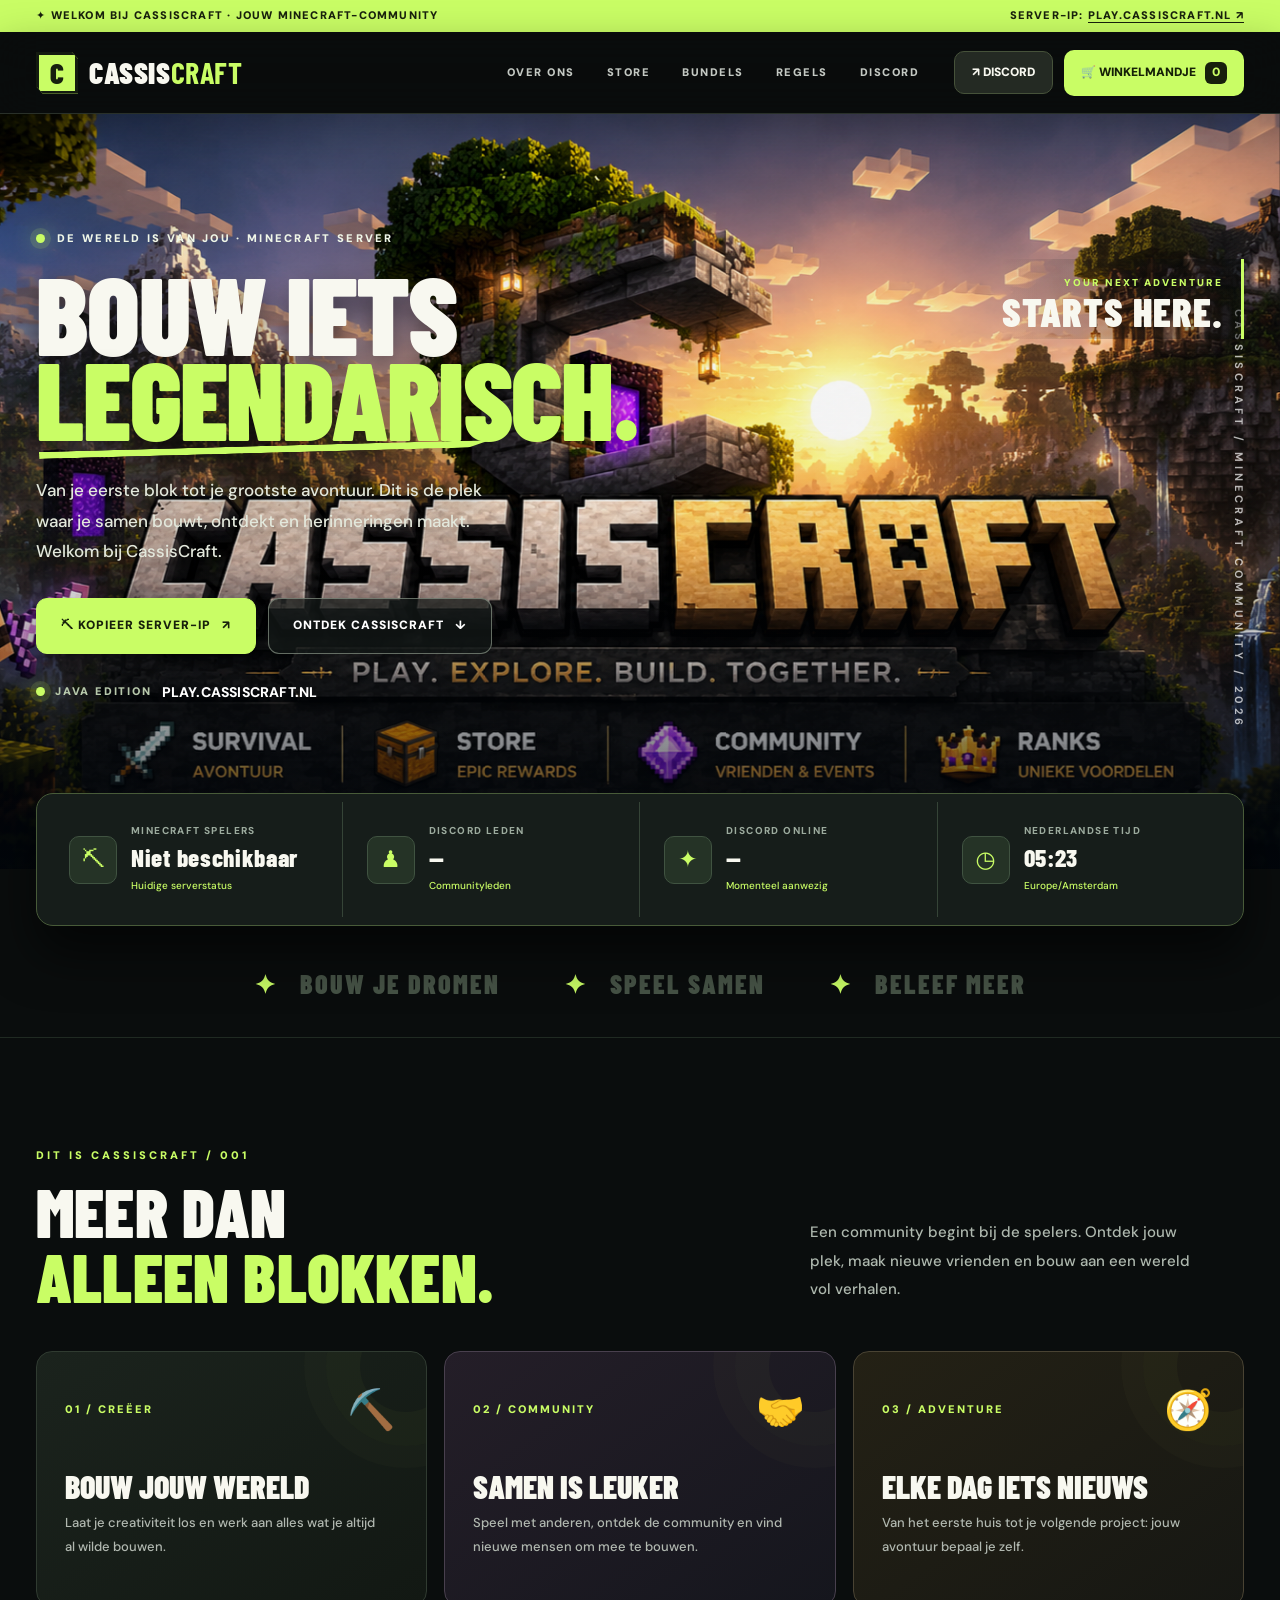
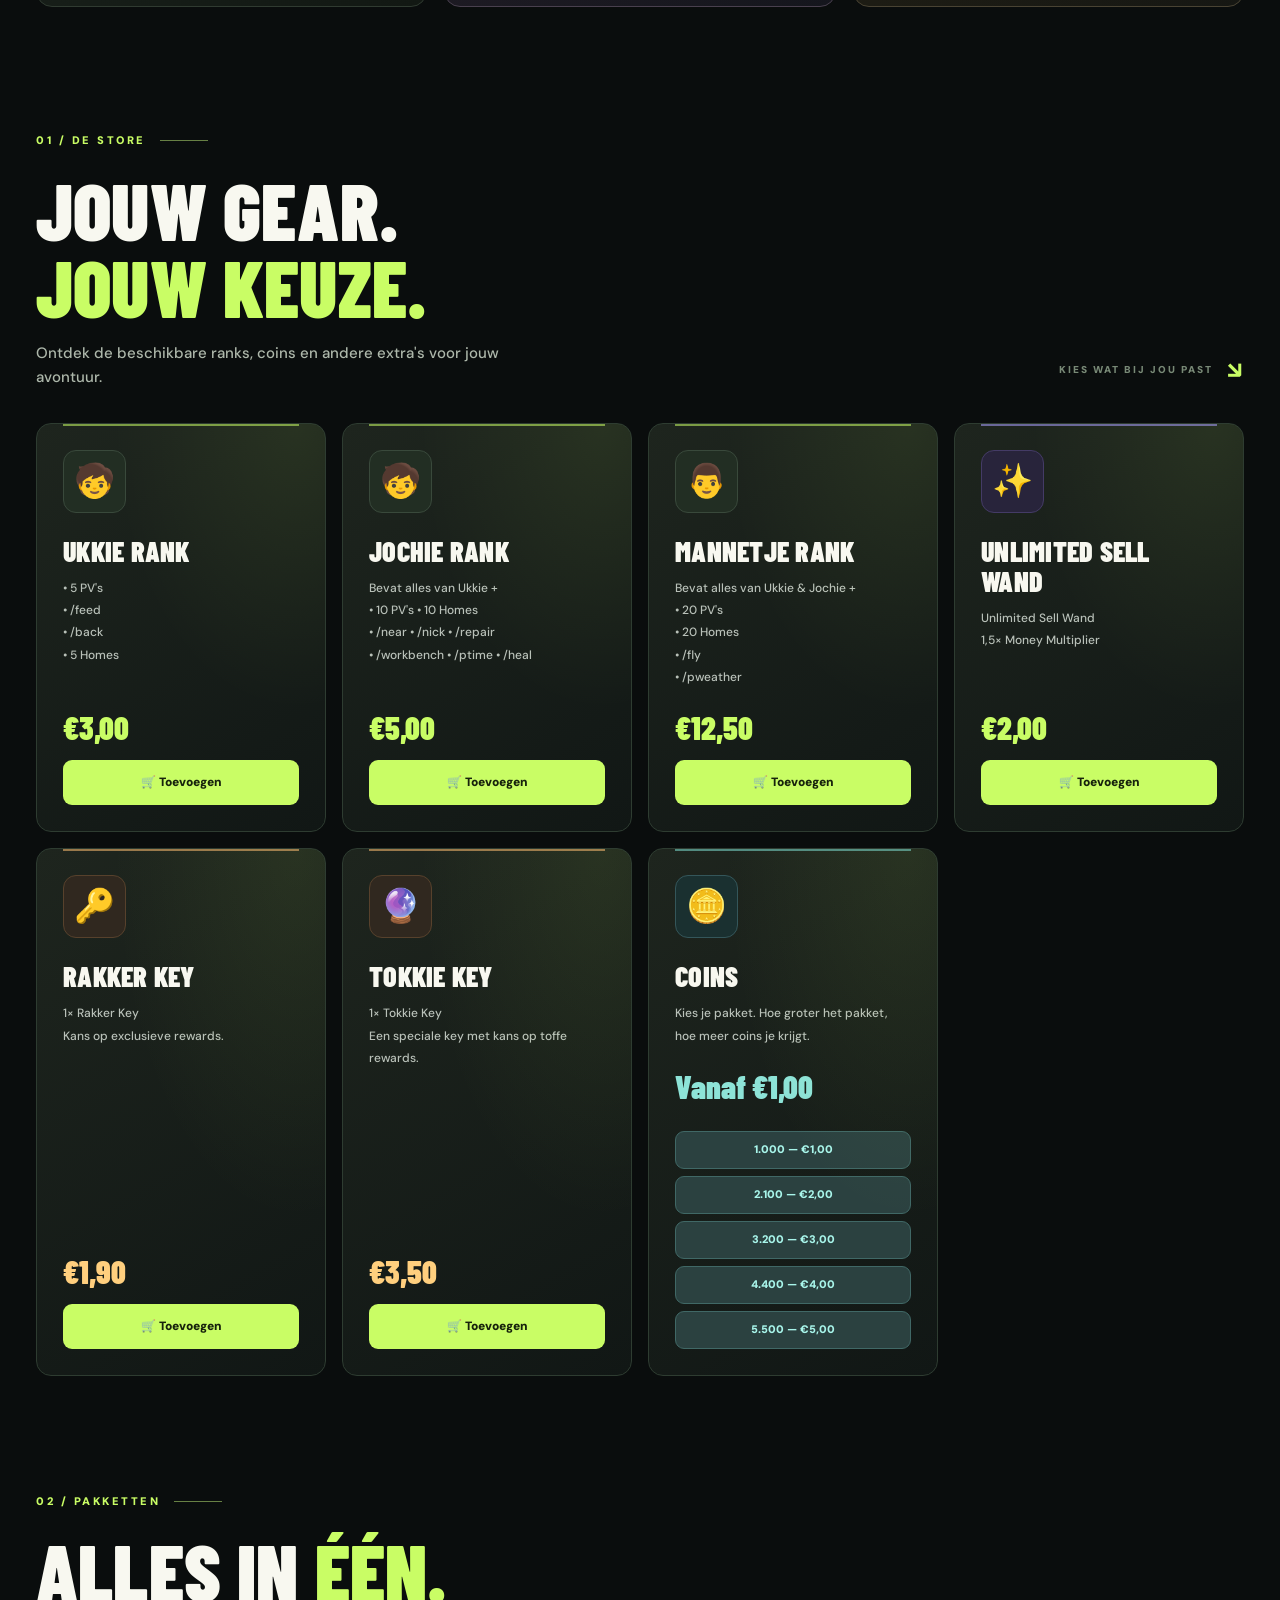
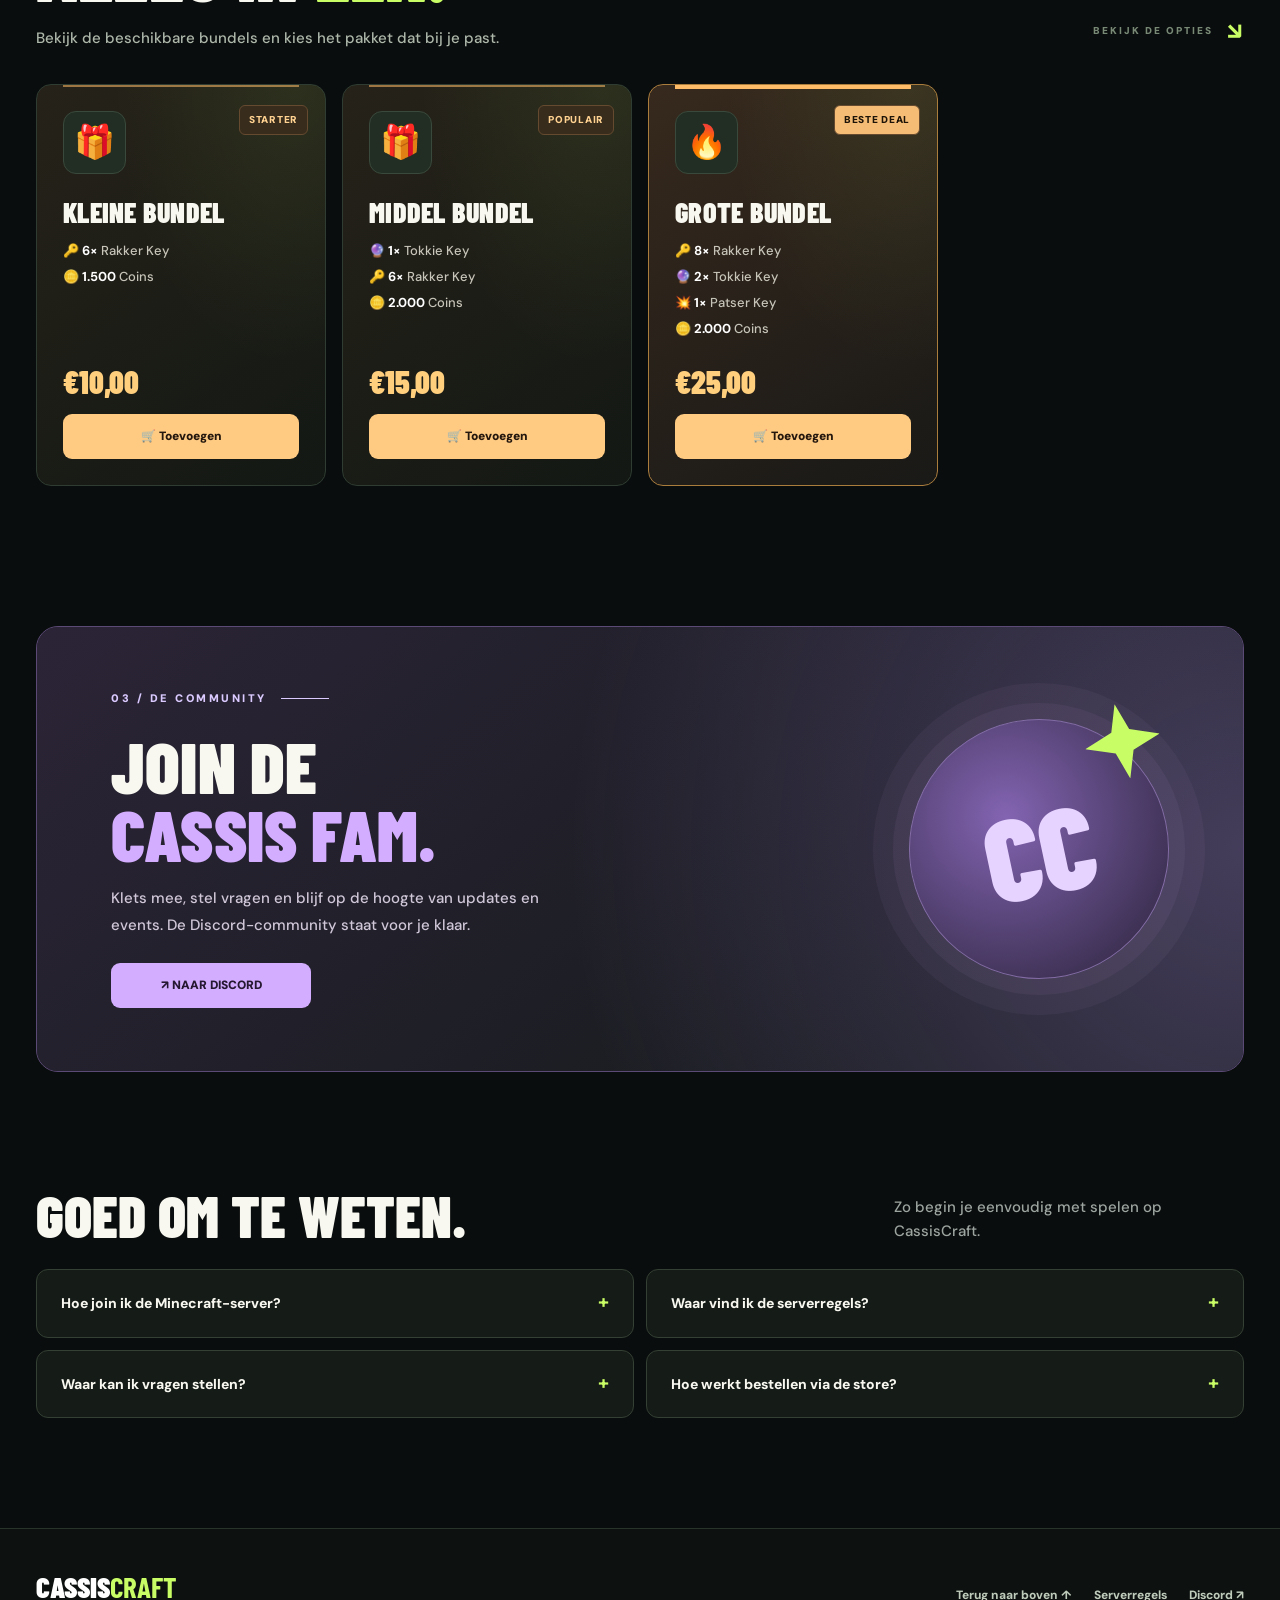
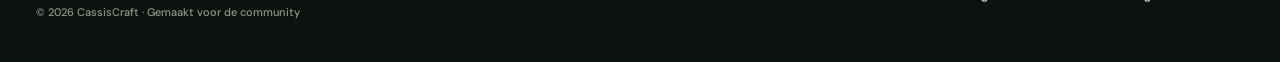
==== commit 547df696: "Apply CassisCraft banner layout" ====
--- a/index.html
+++ b/index.html
@@ -185,8 +185,17 @@
 @keyframes revealImage{from{transform:scale(1.05);filter:brightness(.5)}to{transform:scale(1);filter:brightness(1)}}
 @media(max-width:1150px){.siteNav{gap:18px}.navDiscord{display:none}.stat{padding:15px 13px}.statIcon{width:39px;height:39px}.statValue{font-size:23px}.grid{grid-template-columns:repeat(3,minmax(0,1fr))}}
 @media(max-width:880px){.container{width:min(100% - 36px,1280px)}.menuToggle{display:inline-flex}.siteNav{display:none;position:absolute;top:81px;left:18px;right:18px;flex-direction:column;align-items:stretch;gap:0;padding:9px;border:1px solid #516b40;border-radius:0 0 12px 12px;background:#151e16;box-shadow:0 24px 55px #000b}.siteNav.open{display:flex}.siteNav a{padding:13px}.headerActions{margin-left:auto}.heroCorner,.heroIndex{display:none}.hero,.heroInner{min-height:690px}.heroInner{padding:70px 0 120px}.hero h1{font-size:clamp(75px,13vw,118px)}.hero:after{background:linear-gradient(90deg,#09110eea,#09110eaa 65%,#09110e50),linear-gradient(0deg,#0a0d0d,transparent 45%)}.stats{grid-template-columns:repeat(2,1fr)}.stat:nth-child(2){border-right:0}.stat:nth-child(-n+2){border-bottom:1px solid #354437}.introHeading{grid-template-columns:1fr}.features{grid-template-columns:repeat(2,1fr)}.features .feature:last-child{grid-column:1/-1}.grid{grid-template-columns:repeat(2,minmax(0,1fr))}.community{grid-template-columns:1fr;padding:45px}.communityArt{display:none}.faqDetails{grid-template-columns:1fr}}
-@media(max-width:560px){.announcementInner{justify-content:center}.announcementInner span:last-child{display:none}.navInner{height:72px}.siteNav{top:72px}.brand{font-size:24px}.brandSymbol{width:36px;height:36px}.brandSymbol:before{font-size:23px}.cart{font-size:0;padding:11px 10px}.cart .count{font-size:12px;margin:0 0 0 2px}.hero{min-height:0}.heroInner{min-height:630px;padding:73px 0 125px}.hero h1{font-size:clamp(66px,17.1vw,101px)}.heroText{font-size:14px}.heroButtons{align-items:stretch}.heroButtons>a,.heroButtons>button{width:100%}.heroIP{flex-wrap:wrap;line-height:1.5}.statsWrap{margin-top:-78px}.stats{padding:5px}.stat{padding:13px 10px;gap:9px}.statIcon{width:32px;height:32px;font-size:17px}.statValue{font-size:21px}.statLabel{font-size:9px;letter-spacing:.7px}.statAccent{font-size:9px}.marquee{padding:30px 10px;gap:26px;justify-content:flex-start}.marquee span{font-size:18px}.sectionIntro{padding:79px 0}.introHeading h2,.sectionHead h2{font-size:clamp(51px,14vw,76px)}.features{grid-template-columns:1fr}.features .feature:last-child{grid-column:auto}.feature{min-height:210px}.shopHeading{display:block}.sectionSide{display:none}.grid{grid-template-columns:1fr}.card{min-height:0}.shopSection+.shopSection{margin-top:90px}.community{margin-top:88px;padding:36px 24px;min-height:0}.community h2{font-size:57px}.faqHead{display:block}.faqHead p{margin-top:12px}.faqHead h2{font-size:45px}.footerInner{align-items:flex-start;flex-direction:column}.actions{flex-wrap:wrap}.actions .btn{flex:1}.item{align-items:flex-start}.qty{flex:none}}
+@media(max-width:560px){.announcementInner{justify-content:center}.announcementInner span:last-child{display:none}.navInner{height:72px}.siteNav{top:72px}.brand{font-size:24px}.brandSymbol{width:36px;height:36px}.brandSymbol:before{font-size:23px}.cart{font-size:0;padding:11px 10px}.cart .count{font-size:12px;margin:0 0 0 2px}.hero{min-height:0}.heroInner{min-height:630px;padding:73px 0 125px}.hero h1{font-size:clamp(44px,11.6vw,65px)}.heroText{font-size:14px}.heroButtons{align-items:stretch}.heroButtons>a,.heroButtons>button{width:100%}.heroIP{flex-wrap:wrap;line-height:1.5}.statsWrap{margin-top:-78px}.stats{padding:5px}.stat{padding:13px 10px;gap:9px}.statIcon{width:32px;height:32px;font-size:17px}.statValue{font-size:21px}.statLabel{font-size:9px;letter-spacing:.7px}.statAccent{font-size:9px}.marquee{padding:30px 10px;gap:26px;justify-content:flex-start}.marquee span{font-size:18px}.sectionIntro{padding:79px 0}.introHeading h2,.sectionHead h2{font-size:clamp(51px,14vw,76px)}.features{grid-template-columns:1fr}.features .feature:last-child{grid-column:auto}.feature{min-height:210px}.shopHeading{display:block}.sectionSide{display:none}.grid{grid-template-columns:1fr}.card{min-height:0}.shopSection+.shopSection{margin-top:90px}.community{margin-top:88px;padding:36px 24px;min-height:0}.community h2{font-size:57px}.faqHead{display:block}.faqHead p{margin-top:12px}.faqHead h2{font-size:45px}.footerInner{align-items:flex-start;flex-direction:column}.actions{flex-wrap:wrap}.actions .btn{flex:1}.item{align-items:flex-start}.qty{flex:none}}
 @media(prefers-reduced-motion:reduce){*,*:before,*:after{animation:none!important;transition:none!important;scroll-behavior:auto!important}}
+
+/* Final CassisCraft banner layout */
+.hero{min-height:700px;padding:0;width:100%;}
+.hero:before{background-size:cover;background-position:center center;}
+.hero:after{background:linear-gradient(180deg,rgba(3,8,15,.04) 0%,rgba(3,8,15,.04) 58%,rgba(3,8,15,.72) 100%);}
+.heroLogo{display:none!important}
+.hero>.tag,.hero>h1,.hero>p,.hero>.heroBtns{display:none!important}
+.hero>.stats{display:grid;position:absolute;left:50%;bottom:22px;transform:translateX(-50%);z-index:5;}
+@media(max-width:650px){.hero{min-height:620px}.hero>.stats{grid-template-columns:1fr;width:calc(100% - 24px);bottom:12px}}
 </style>
 </head>
 <body>
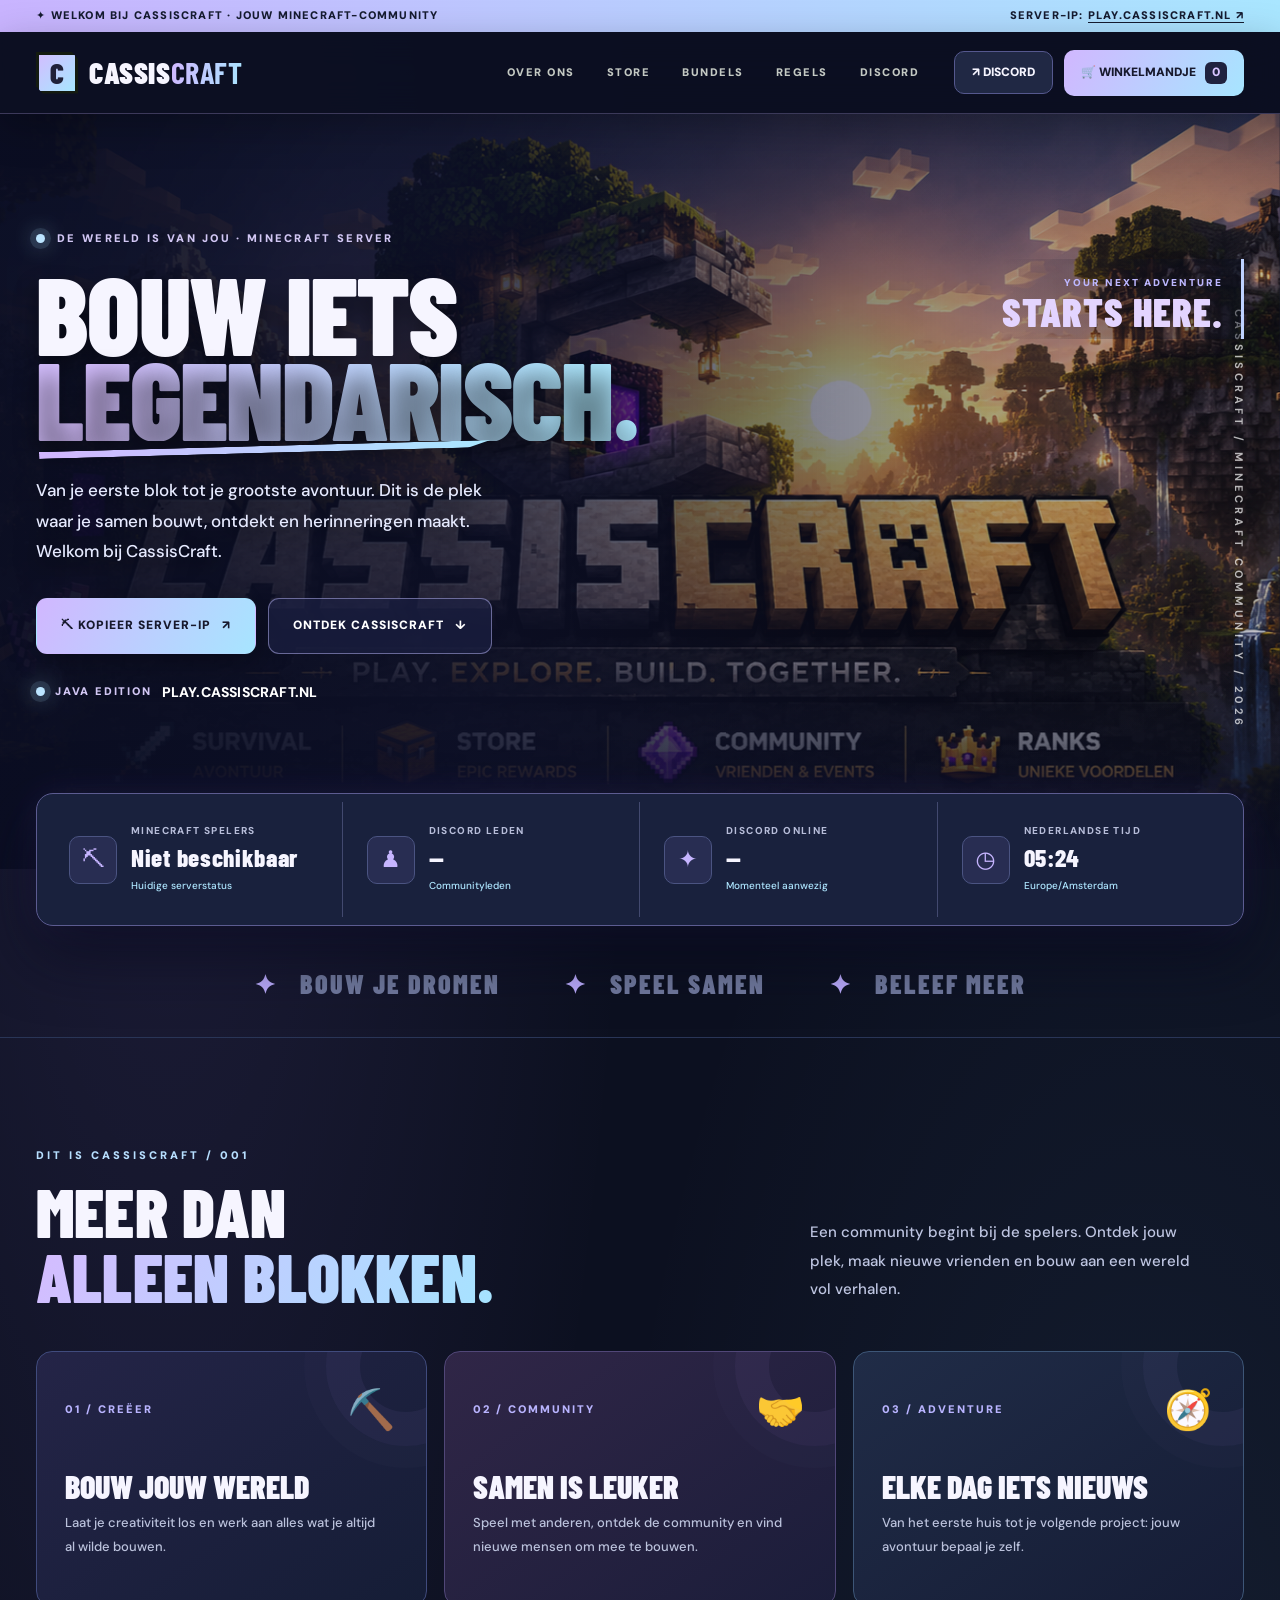
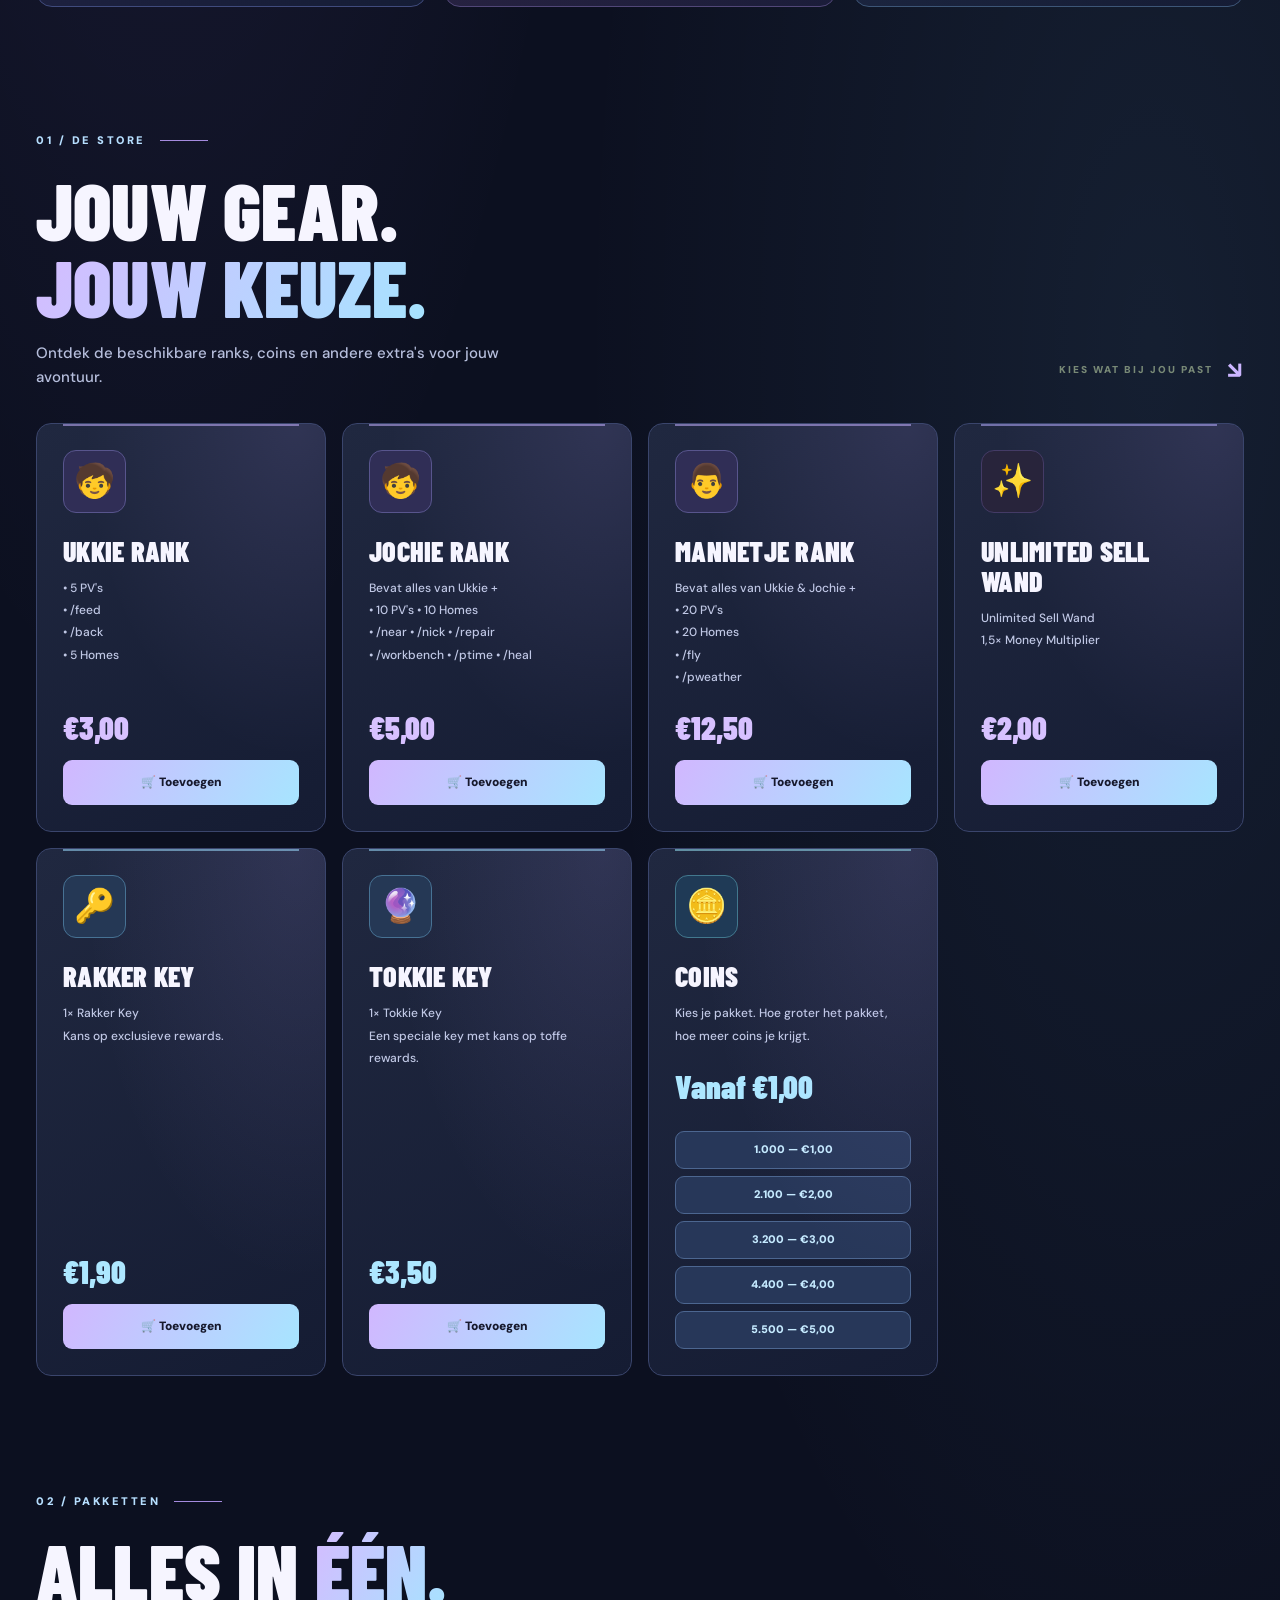
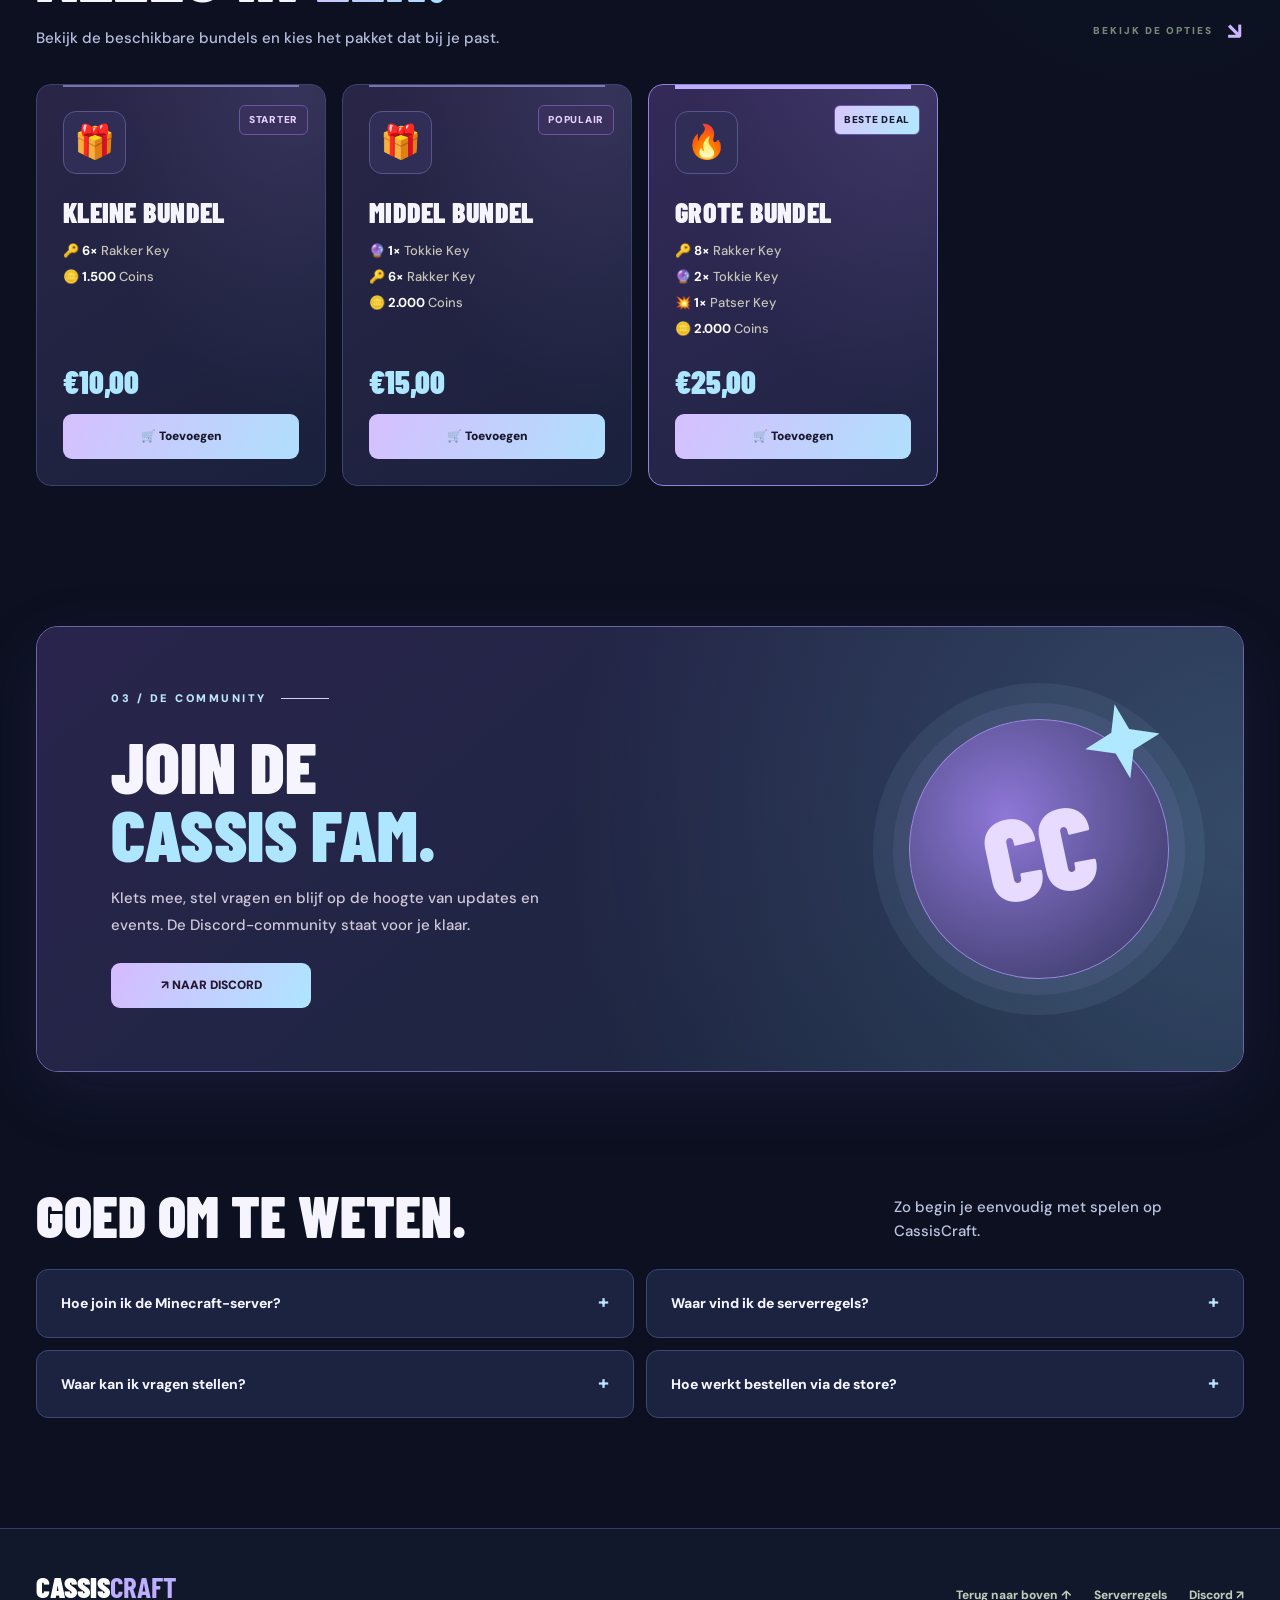
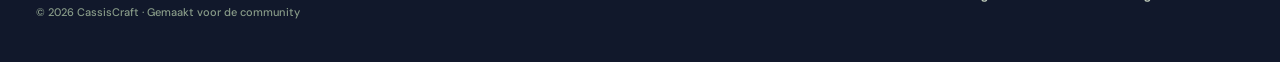
==== commit a76dc435: "Design: light purple and sky blue styling for index.html" ====
--- a/index.html
+++ b/index.html
@@ -3,14 +3,14 @@
 <head>
 <meta charset="utf-8">
 <meta name="viewport" content="width=device-width, initial-scale=1">
-<meta name="theme-color" content="#0a0d0d">
+<meta name="theme-color" content="#0c1020">
 <meta name="description" content="CassisCraft is jouw Minecraft-community. Bouw, ontdek, speel samen en join via play.cassiscraft.nl.">
 <meta property="og:title" content="CassisCraft — Bouw iets legendarisch">
 <meta property="og:description" content="Jouw avontuur begint hier. Join de CassisCraft-community.">
 <title>CassisCraft — Bouw iets legendarisch</title>
 <style>
 @import url('https://fonts.googleapis.com/css2?family=Barlow+Condensed:wght@600;700;800;900&family=DM+Sans:wght@400;500;600;700;800&display=swap');
-:root{--bg:#0a0d0d;--panel:#151919;--text:#f8f8f0;--muted:#9da5a0;--lime:#c9fd65;--orange:#ffba66;--stroke:#2a322e;--violet:#a88df9}
+:root{--bg:#0c1020;--panel:#151919;--text:#f8f8f0;--muted:#b9bfdd;--lime:#cbb6ff;--orange:#ffba66;--stroke:#303a59;--violet:#a88df9}
 *,*:before,*:after{box-sizing:border-box}
 html{scroll-behavior:smooth;scroll-padding-top:94px}
 body{margin:0;background:var(--bg);color:var(--text);font:500 15px/1.6 'DM Sans',Inter,system-ui,sans-serif;overflow-x:hidden}
@@ -20,14 +20,14 @@
 .container{width:min(1280px,calc(100% - 72px));margin:auto}
 .eyebrow{display:inline-flex;align-items:center;gap:10px;font-size:11px;font-weight:900;letter-spacing:2.3px;text-transform:uppercase;color:var(--lime)}
 .eyebrow:before{content:"";display:block;width:24px;height:2px;background:var(--lime)}
-.announcement{background:#c9fd65;color:#18210d;font-size:11px;font-weight:900;letter-spacing:1.2px;text-transform:uppercase}
+.announcement{background:#cbb6ff;color:#18210d;font-size:11px;font-weight:900;letter-spacing:1.2px;text-transform:uppercase}
 .announcementInner{min-height:32px;display:flex;align-items:center;justify-content:space-between;gap:12px}
 .announcement a{text-decoration:none;border-bottom:1px solid currentColor}
-.siteHeader{position:sticky;top:0;z-index:60;background:rgba(10,13,13,.92);backdrop-filter:blur(22px);border-bottom:1px solid #293029;box-shadow:0 12px 40px #0004}
+.siteHeader{position:sticky;top:0;z-index:60;background:rgba(10,13,13,.92);backdrop-filter:blur(22px);border-bottom:1px solid #303b60;box-shadow:0 12px 40px #0004}
 .navInner{height:81px;display:flex;align-items:center;gap:35px}
 .brand{display:inline-flex;align-items:center;gap:11px;font:900 30px/.85 'Barlow Condensed',Impact,sans-serif;letter-spacing:.6px;text-decoration:none;text-transform:uppercase}
 .brand span:last-child{display:block}.brand b{color:var(--lime)}
-.brandSymbol{position:relative;width:42px;height:42px;flex:none;display:grid;place-items:center;background:var(--lime);border:3px solid #141b10;box-shadow:4px 4px 0 #749b38;clip-path:polygon(0 0,84% 0,100% 17%,100% 100%,16% 100%,0 83%)}
+.brandSymbol{position:relative;width:42px;height:42px;flex:none;display:grid;place-items:center;background:var(--lime);border:3px solid #141b10;box-shadow:4px 4px 0 #8d78de;clip-path:polygon(0 0,84% 0,100% 17%,100% 100%,16% 100%,0 83%)}
 .brandSymbol:before{content:"C";font:900 29px/.8 'Barlow Condensed',Impact,sans-serif;color:#17200e}
 .siteNav{display:flex;align-items:center;gap:32px;margin-left:auto}
 .siteNav a{text-decoration:none;color:#c4c9c3;text-transform:uppercase;letter-spacing:1.5px;font-size:11px;font-weight:900;transition:color .18s}
@@ -36,12 +36,12 @@
 .navDiscord{background:#242a23;border:1px solid #46523a;color:var(--text);border-radius:10px;padding:11px 17px;text-decoration:none;font-size:12px;font-weight:900;white-space:nowrap}
 .navDiscord:hover{border-color:var(--lime)}
 .cart{border:0;border-radius:10px;background:var(--lime);color:#152007;font-size:12px;font-weight:900;padding:12px 17px;white-space:nowrap;transition:transform .2s,background .2s}
-.cart:hover{transform:translateY(-2px);background:#d8ff90}
+.cart:hover{transform:translateY(-2px);background:#e2d6ff}
 .count{display:inline-grid;place-items:center;min-width:22px;height:22px;padding:0 5px;background:#17200c;color:var(--lime);border-radius:6px;margin-left:6px;font-size:12px}
 .menuToggle{display:none;border:1px solid #374136;border-radius:10px;background:#1d241d;color:#fff;padding:10px 13px;font-size:18px}
-.hero{position:relative;min-height:755px;isolation:isolate;overflow:hidden;background:#101613}
+.hero{position:relative;min-height:755px;isolation:isolate;overflow:hidden;background:#10172a}
 .hero:before{content:"";position:absolute;z-index:-2;inset:0;background:url('ChatGPT%20Image%2022%20aug%202026%2C%2020_32_08.png') center 48%/cover no-repeat;filter:contrast(1.07) saturate(1.1);animation:revealImage 1.5s both}
-.hero:after{content:"";position:absolute;z-index:-1;inset:0;background:linear-gradient(90deg,rgba(7,12,11,.96),rgba(8,12,11,.87) 32%,rgba(9,13,11,.35) 77%,rgba(9,13,11,.18)),linear-gradient(0deg,#0a0d0d,transparent 28%,transparent 80%,rgba(10,13,13,.2))}
+.hero:after{content:"";position:absolute;z-index:-1;inset:0;background:linear-gradient(90deg,rgba(7,12,11,.96),rgba(8,12,11,.87) 32%,rgba(9,13,11,.35) 77%,rgba(9,13,11,.18)),linear-gradient(0deg,#0c1020,transparent 28%,transparent 80%,rgba(10,13,13,.2))}
 .heroScan{position:absolute;inset:0;pointer-events:none;opacity:.22;background:linear-gradient(transparent 97%,rgba(255,255,255,.13) 98%) 0 0/100% 6px}
 .heroInner{min-height:755px;position:relative;display:flex;align-items:center;padding:74px 0 130px}
 .heroCopy{position:relative;z-index:3;width:min(770px,100%);animation:riseIn .65s both}
@@ -50,7 +50,7 @@
 .hero h1{font:900 clamp(77px,8.5vw,146px)/.78 'Barlow Condensed',Impact,'Arial Narrow',sans-serif;letter-spacing:-1.7px;text-transform:uppercase;margin:0 0 30px;text-shadow:0 12px 25px #0007}
 .hero h1 span{display:block}.hero h1 .highlight{color:var(--lime);position:relative;width:fit-content}
 .hero h1 .highlight:after{content:"";position:absolute;left:3px;bottom:-12px;height:7px;width:75%;background:var(--lime);clip-path:polygon(0 0,100% 0,95% 100%,0 100%);transform:rotate(-1.5deg)}
-.heroText{max-width:480px;margin:34px 0 0;font-size:17px;line-height:1.8;color:#e3e8dc;text-shadow:0 6px 25px #000}
+.heroText{max-width:480px;margin:34px 0 0;font-size:17px;line-height:1.8;color:#e6eaff;text-shadow:0 6px 25px #000}
 .heroButtons{display:flex;gap:12px;flex-wrap:wrap;margin-top:31px}
 .primaryBtn,.ghostBtn{display:inline-flex;min-height:56px;align-items:center;justify-content:center;gap:11px;padding:15px 24px;text-decoration:none;border-radius:11px;font-size:12px;font-weight:900;letter-spacing:1px;text-transform:uppercase;transition:transform .2s,box-shadow .2s}
 .primaryBtn{background:var(--lime);color:#17210b;border:1px solid var(--lime);box-shadow:0 10px 32px #0004}
@@ -59,71 +59,71 @@
 .ghostBtn:hover{transform:translateY(-3px);border-color:var(--lime)}
 .heroIP{margin-top:29px;display:flex;align-items:center;gap:10px;color:#b7c8ab;font-size:11px;font-weight:900;letter-spacing:1.8px;text-transform:uppercase}
 .heroIP code{color:#fff;font:800 14px 'DM Sans',sans-serif;letter-spacing:.2px}
-.heroCorner{position:absolute;right:0;top:145px;z-index:2;text-align:right;border-right:3px solid var(--lime);padding:10px 18px 10px 0;background:linear-gradient(90deg,transparent,#0a0d0d77)}
+.heroCorner{position:absolute;right:0;top:145px;z-index:2;text-align:right;border-right:3px solid var(--lime);padding:10px 18px 10px 0;background:linear-gradient(90deg,transparent,#0c102077)}
 .heroCorner strong{display:block;font:900 40px/.9 'Barlow Condensed',Impact,sans-serif;letter-spacing:1px}
 .heroCorner small{color:var(--lime);font-size:10px;letter-spacing:2px;font-weight:900}
 .heroIndex{position:absolute;right:0;bottom:140px;color:#ffffffb0;font:700 11px/1 'DM Sans',sans-serif;letter-spacing:4px;writing-mode:vertical-rl}
 .statsWrap{position:relative;z-index:4;margin-top:-76px}
-.stats{display:grid;grid-template-columns:repeat(4,minmax(0,1fr));padding:8px;background:#161d1a;border:1px solid #485b39;border-radius:17px;box-shadow:0 28px 50px #0009}
-.stat{display:flex;align-items:center;gap:14px;padding:21px 24px;border-right:1px solid #354437}
+.stats{display:grid;grid-template-columns:repeat(4,minmax(0,1fr));padding:8px;background:#18213b;border:1px solid #5b5884;border-radius:17px;box-shadow:0 28px 50px #0009}
+.stat{display:flex;align-items:center;gap:14px;padding:21px 24px;border-right:1px solid #454c73}
 .stat:last-child{border-right:0}
-.statIcon{flex:none;width:48px;height:48px;display:grid;place-items:center;border:1px solid #405341;border-radius:10px;background:#253326;color:var(--lime);font-size:23px}
-.statLabel{display:block;color:#9cab9e;font-weight:800;font-size:10px;letter-spacing:1.4px;text-transform:uppercase}
+.statIcon{flex:none;width:48px;height:48px;display:grid;place-items:center;border:1px solid #405341;border-radius:10px;background:#2b3154;color:var(--lime);font-size:23px}
+.statLabel{display:block;color:#b7bdd9;font-weight:800;font-size:10px;letter-spacing:1.4px;text-transform:uppercase}
 .statValue{display:block;font:800 25px/1.2 'Barlow Condensed',Impact,sans-serif;letter-spacing:.7px;margin-top:3px}
 .statAccent{font-size:10px;color:var(--lime)}
-.marquee{display:flex;justify-content:center;gap:clamp(25px,5vw,96px);overflow:hidden;border-bottom:1px solid #202a22;padding:42px 15px 37px;margin-bottom:0}
-.marquee span{white-space:nowrap;font:900 clamp(15px,2.5vw,26px) 'Barlow Condensed',Impact,sans-serif;color:#465346;letter-spacing:2px}
+.marquee{display:flex;justify-content:center;gap:clamp(25px,5vw,96px);overflow:hidden;border-bottom:1px solid #333c63;padding:42px 15px 37px;margin-bottom:0}
+.marquee span{white-space:nowrap;font:900 clamp(15px,2.5vw,26px) 'Barlow Condensed',Impact,sans-serif;color:#656c9b;letter-spacing:2px}
 .marquee b{color:var(--lime);margin-right:15px}
 .sectionIntro{padding:109px 0 125px}
 .sectionEyebrow{color:var(--lime);font-size:11px;font-weight:900;letter-spacing:3px;text-transform:uppercase;margin-bottom:14px}
 .introHeading{display:grid;grid-template-columns:1.1fr .65fr;gap:40px;align-items:end;margin-bottom:42px}
 .introHeading h2,.sectionHead h2,.community h2{font:900 clamp(46px,5.3vw,81px)/.96 'Barlow Condensed',Impact,sans-serif;text-transform:uppercase;letter-spacing:.2px;margin:0}
 .introHeading h2 em,.sectionHead h2 em{color:var(--lime);font-style:normal}
-.introHeading p{color:#aeb8ae;max-width:400px;line-height:1.9;font-size:15px;margin:0 0 5px}
+.introHeading p{color:#bec5e1;max-width:400px;line-height:1.9;font-size:15px;margin:0 0 5px}
 .features{display:grid;grid-template-columns:repeat(3,1fr);gap:17px}
-.feature{position:relative;overflow:hidden;min-height:256px;padding:27px 28px 33px;border:1px solid #303b31;border-radius:16px;background:linear-gradient(145deg,#1b231d,#121813);transition:transform .25s,border-color .25s}
-.feature:hover{transform:translateY(-5px);border-color:#6a874b}
-.feature:after{content:"";position:absolute;width:160px;height:160px;right:-60px;top:-66px;border-radius:50%;border:34px solid #d4ff6c08;box-shadow:0 0 0 22px #d4ff6c04}
+.feature{position:relative;overflow:hidden;min-height:256px;padding:27px 28px 33px;border:1px solid #344363;border-radius:16px;background:linear-gradient(145deg,#1b2440,#151c34);transition:transform .25s,border-color .25s}
+.feature:hover{transform:translateY(-5px);border-color:#a38fce}
+.feature:after{content:"";position:absolute;width:160px;height:160px;right:-60px;top:-66px;border-radius:50%;border:34px solid #cbb6ff08;box-shadow:0 0 0 22px #cbb6ff04}
 .feature:nth-child(2){background:linear-gradient(145deg,#241e28,#15161d);border-color:#49404e}
 .feature:nth-child(3){background:linear-gradient(145deg,#242115,#161713);border-color:#494333}
 .featureNum{display:flex;justify-content:space-between;align-items:center;font-size:11px;color:var(--lime);font-weight:900;letter-spacing:2px}
 .featureIcon{font-size:39px}
 .feature h3{font:900 32px/1 'Barlow Condensed',Impact,sans-serif;text-transform:uppercase;margin:29px 0 9px}
-.feature p{font-size:13px;line-height:1.8;color:#b1b8b0;max-width:320px;margin:0}
+.feature p{font-size:13px;line-height:1.8;color:#bbc2dc;max-width:320px;margin:0}
 .wrap{padding:0 0 116px}
 .shopSection{scroll-margin-top:110px}
 .shopSection+.shopSection{margin-top:117px}
 .sectionHead{margin-bottom:34px}
 .sectionKicker{display:flex;align-items:center;gap:14px;color:var(--lime);font-size:11px;font-weight:900;letter-spacing:2.5px;margin-bottom:23px}
-.sectionKicker:after{content:"";width:48px;height:1px;background:#678044}
+.sectionKicker:after{content:"";width:48px;height:1px;background:#a58bdf}
 .shopHeading{display:flex;align-items:end;justify-content:space-between;gap:35px}
 .sectionHead h2{font-size:clamp(56px,6.2vw,91px);margin:0}
-.sectionHead p{max-width:500px;margin:16px 0 0;color:#adb7aa;font-size:15px}
+.sectionHead p{max-width:500px;margin:16px 0 0;color:#b6bedc;font-size:15px}
 .sectionSide{align-self:flex-end;display:flex;align-items:center;gap:14px;font-size:10px;letter-spacing:2px;font-weight:900;color:#788976;white-space:nowrap}
 .sectionSide span{color:var(--lime);font-size:23px}
 .grid{display:grid;grid-template-columns:repeat(4,minmax(0,1fr));gap:16px}
-.card{position:relative;display:flex;flex-direction:column;min-height:352px;padding:26px;border:1px solid #2e3c31;background:linear-gradient(150deg,#1e251e,#111715);border-radius:15px;overflow:hidden;transition:transform .25s,border-color .25s,box-shadow .25s}
+.card{position:relative;display:flex;flex-direction:column;min-height:352px;padding:26px;border:1px solid #303957;background:linear-gradient(150deg,#1b2645,#141b31);border-radius:15px;overflow:hidden;transition:transform .25s,border-color .25s,box-shadow .25s}
 .card:before{content:"";pointer-events:none;position:absolute;inset:0;background:radial-gradient(ellipse at 90% 0,rgba(201,253,101,.08),transparent 50%)}
 .card:after{content:"";position:absolute;left:26px;right:26px;top:0;height:2px;background:var(--card-accent,var(--lime));opacity:.55}
 .card:hover{transform:translateY(-7px);border-color:var(--card-accent,var(--lime));box-shadow:0 22px 48px #0006}
-.card.rank{--card-accent:#c9fd65}
+.card.rank{--card-accent:#cbb6ff}
 .card.wand{--card-accent:#aa9eff}
 .card.key{--card-accent:#ffbd72}
 .card.coins{--card-accent:#7fded2}
 .card.bundle{--card-accent:#ffbc68;min-height:337px;background:linear-gradient(145deg,#262219,#131814)}
 .card.bundle.hot{border-color:#aa7d3d;background:linear-gradient(150deg,#37291d,#191917)}
 .card.bundle.hot:after{height:4px;opacity:1}
-.card .icon{display:grid;place-items:center;width:63px;height:63px;flex:none;border:1px solid #39493b;background:#222e23;border-radius:13px;font-size:33px;margin:0 0 23px;position:relative}
+.card .icon{display:grid;place-items:center;width:63px;height:63px;flex:none;border:1px solid #39493b;background:#282a4d;border-radius:13px;font-size:33px;margin:0 0 23px;position:relative}
 .card.wand .icon{background:#28243b;border-color:#443b66}
 .card.key .icon{background:#30281f;border-color:#57412c}
 .card.coins .icon{background:#1a3030;border-color:#34565a}
 .card h3{position:relative;margin:0 0 11px;font:900 28px/1.08 'Barlow Condensed',Impact,sans-serif;text-transform:uppercase;letter-spacing:.25px}
-.card .desc{font-size:12px;line-height:1.85;color:#b9c1b9;flex:1}
+.card .desc{font-size:12px;line-height:1.85;color:#c0c8e5;flex:1}
 .price{font:900 32px/1 'Barlow Condensed',Impact,sans-serif;color:var(--lime);margin:23px 0 17px}
 .card.key .price,.card.bundle .price{color:#ffcf7e}
 .card.coins .price{color:#8de3d7}
 .btn,.buy{display:inline-flex;align-items:center;justify-content:center;gap:8px;width:100%;border:0;border-radius:9px;background:var(--lime);color:#17220c;padding:13px 15px;font-size:12px;font-weight:900;text-decoration:none;transition:background .2s,transform .2s}
-.btn:hover,.buy:hover{background:#ddffab;transform:translateY(-2px)}
+.btn:hover,.buy:hover{background:#e3d8ff;transform:translateY(-2px)}
 .card.bundle .btn{background:#ffcb83;color:#24170d}
 .card.bundle .btn:hover{background:#ffe0b4}
 .coinOptions{display:grid;gap:7px;margin-top:12px}
@@ -143,19 +143,19 @@
 .community .btn{width:auto;min-width:200px;background:#d3adff;color:#261832}
 .community .btn:hover{background:#ead8ff}
 .communityArt{justify-self:end;position:relative;width:260px;height:260px;display:grid;place-items:center;border:1px solid #836ca5;border-radius:50%;background:radial-gradient(circle at 40% 35%,#8364b2,#292238);box-shadow:0 0 0 16px #a78bc015,0 0 0 36px #a78bc010;font:900 116px 'Barlow Condensed',Impact,sans-serif;color:#e7d3ff;transform:rotate(-12deg)}
-.communityArt:after{content:"";position:absolute;width:76px;height:76px;right:-13px;top:3px;background:#c9fd65;clip-path:polygon(50% 0,62% 36%,100% 50%,62% 64%,50% 100%,38% 64%,0 50%,38% 36%)}
+.communityArt:after{content:"";position:absolute;width:76px;height:76px;right:-13px;top:3px;background:#cbb6ff;clip-path:polygon(50% 0,62% 36%,100% 50%,62% 64%,50% 100%,38% 64%,0 50%,38% 36%)}
 .faq{padding:0 0 110px}
 .faqHead{display:flex;align-items:end;justify-content:space-between;margin-bottom:26px;gap:24px}
 .faqHead h2{font:900 58px/.95 'Barlow Condensed',Impact,sans-serif;text-transform:uppercase;margin:0}
 .faqHead p{max-width:350px;color:var(--muted);margin:0}
 .faqDetails{display:grid;grid-template-columns:1fr 1fr;gap:12px}
-.faqDetails details{padding:22px 24px;border:1px solid #344033;border-radius:12px;background:#151b17}
+.faqDetails details{padding:22px 24px;border:1px solid #3a4568;border-radius:12px;background:#17203a}
 .faqDetails summary{list-style:none;display:flex;justify-content:space-between;gap:20px;font-weight:800;font-size:14px;cursor:pointer}
 .faqDetails summary::-webkit-details-marker{display:none}
 .faqDetails summary:after{content:"+";font-size:19px;color:var(--lime);line-height:1}
 .faqDetails details[open] summary:after{content:"−"}
 .faqDetails p{color:#b2bfb1;font-size:13px;line-height:1.9;margin-bottom:0}
-.footer{border-top:1px solid #283329;background:#0d1210;padding:40px 0;color:#889b88}
+.footer{border-top:1px solid #303b60;background:#11182b;padding:40px 0;color:#889b88}
 .footerInner{display:flex;align-items:center;justify-content:space-between;flex-wrap:wrap;gap:22px}
 .footerBrand{font:900 29px 'Barlow Condensed',Impact,sans-serif;color:#fff;text-transform:uppercase}
 .footerBrand b{color:var(--lime)}
@@ -165,26 +165,26 @@
 .copyright{font-size:11px}
 .modal{position:fixed;z-index:1000;inset:0;display:none;align-items:center;justify-content:center;background:#050705db;padding:20px;overflow-y:auto}
 .modal.open{display:flex}
-.box{width:min(600px,100%);max-height:calc(100vh - 36px);overflow-y:auto;padding:29px;border:1px solid #647d48;border-radius:18px;background:#141b16;box-shadow:0 30px 80px #000b}
+.box{width:min(600px,100%);max-height:calc(100vh - 36px);overflow-y:auto;padding:29px;border:1px solid #8f7bd3;border-radius:18px;background:#172038;box-shadow:0 30px 80px #000b}
 .box h2{font:900 36px 'Barlow Condensed',Impact,sans-serif;text-transform:uppercase;color:var(--lime);margin:0 0 20px}
 .item{display:flex;align-items:center;justify-content:space-between;gap:15px;border-bottom:1px solid #2f4030;padding:14px 0}
 .item small{color:#a7b4aa}
 .qty{display:flex;align-items:center;gap:9px}
-.qty button{width:33px;height:33px;border-radius:7px;border:1px solid #5b6b55;background:#293329;color:white}
+.qty button{width:33px;height:33px;border-radius:7px;border:1px solid #6c6d90;background:#303a5a;color:white}
 .total{display:flex;justify-content:space-between;margin:21px 0;font-size:20px;font-weight:900}
 .total span:last-child{color:var(--lime)}
 .actions{display:flex;gap:12px;justify-content:flex-end;margin-top:19px}
 .actions .btn{width:auto}
-.btn.dark{background:#293329;color:#fff;border:1px solid #576852}
+.btn.dark{background:#303a5a;color:#fff;border:1px solid #646583}
 .form{display:grid;gap:15px}.form label{display:block;color:#e4eae2;font-size:12px;font-weight:800}
-.form input{display:block;width:100%;background:#0c110d;border:1px solid #4d5a4f;color:#fff;padding:13px 14px;border-radius:8px;margin-top:7px}
+.form input{display:block;width:100%;background:#10162a;border:1px solid #4d5a4f;color:#fff;padding:13px 14px;border-radius:8px;margin-top:7px}
 .notice{background:#273322;border:1px solid #43583a;color:#d5e1cf;padding:15px;border-radius:9px}
 .toast{position:fixed;left:50%;bottom:25px;z-index:2000;transform:translate(-50%,25px);opacity:0;pointer-events:none;padding:14px 22px;color:#18210b;background:var(--lime);font-weight:900;font-size:13px;border-radius:10px;box-shadow:0 15px 50px #000c;transition:.25s}
 .toast.show{transform:translate(-50%,0);opacity:1}
 @keyframes riseIn{from{opacity:0;transform:translateY(30px)}to{opacity:1;transform:translateY(0)}}
 @keyframes revealImage{from{transform:scale(1.05);filter:brightness(.5)}to{transform:scale(1);filter:brightness(1)}}
 @media(max-width:1150px){.siteNav{gap:18px}.navDiscord{display:none}.stat{padding:15px 13px}.statIcon{width:39px;height:39px}.statValue{font-size:23px}.grid{grid-template-columns:repeat(3,minmax(0,1fr))}}
-@media(max-width:880px){.container{width:min(100% - 36px,1280px)}.menuToggle{display:inline-flex}.siteNav{display:none;position:absolute;top:81px;left:18px;right:18px;flex-direction:column;align-items:stretch;gap:0;padding:9px;border:1px solid #516b40;border-radius:0 0 12px 12px;background:#151e16;box-shadow:0 24px 55px #000b}.siteNav.open{display:flex}.siteNav a{padding:13px}.headerActions{margin-left:auto}.heroCorner,.heroIndex{display:none}.hero,.heroInner{min-height:690px}.heroInner{padding:70px 0 120px}.hero h1{font-size:clamp(75px,13vw,118px)}.hero:after{background:linear-gradient(90deg,#09110eea,#09110eaa 65%,#09110e50),linear-gradient(0deg,#0a0d0d,transparent 45%)}.stats{grid-template-columns:repeat(2,1fr)}.stat:nth-child(2){border-right:0}.stat:nth-child(-n+2){border-bottom:1px solid #354437}.introHeading{grid-template-columns:1fr}.features{grid-template-columns:repeat(2,1fr)}.features .feature:last-child{grid-column:1/-1}.grid{grid-template-columns:repeat(2,minmax(0,1fr))}.community{grid-template-columns:1fr;padding:45px}.communityArt{display:none}.faqDetails{grid-template-columns:1fr}}
+@media(max-width:880px){.container{width:min(100% - 36px,1280px)}.menuToggle{display:inline-flex}.siteNav{display:none;position:absolute;top:81px;left:18px;right:18px;flex-direction:column;align-items:stretch;gap:0;padding:9px;border:1px solid #516b40;border-radius:0 0 12px 12px;background:#151e16;box-shadow:0 24px 55px #000b}.siteNav.open{display:flex}.siteNav a{padding:13px}.headerActions{margin-left:auto}.heroCorner,.heroIndex{display:none}.hero,.heroInner{min-height:690px}.heroInner{padding:70px 0 120px}.hero h1{font-size:clamp(75px,13vw,118px)}.hero:after{background:linear-gradient(90deg,#09110eea,#09110eaa 65%,#09110e50),linear-gradient(0deg,#0c1020,transparent 45%)}.stats{grid-template-columns:repeat(2,1fr)}.stat:nth-child(2){border-right:0}.stat:nth-child(-n+2){border-bottom:1px solid #454c73}.introHeading{grid-template-columns:1fr}.features{grid-template-columns:repeat(2,1fr)}.features .feature:last-child{grid-column:1/-1}.grid{grid-template-columns:repeat(2,minmax(0,1fr))}.community{grid-template-columns:1fr;padding:45px}.communityArt{display:none}.faqDetails{grid-template-columns:1fr}}
 @media(max-width:560px){.announcementInner{justify-content:center}.announcementInner span:last-child{display:none}.navInner{height:72px}.siteNav{top:72px}.brand{font-size:24px}.brandSymbol{width:36px;height:36px}.brandSymbol:before{font-size:23px}.cart{font-size:0;padding:11px 10px}.cart .count{font-size:12px;margin:0 0 0 2px}.hero{min-height:0}.heroInner{min-height:630px;padding:73px 0 125px}.hero h1{font-size:clamp(44px,11.6vw,65px)}.heroText{font-size:14px}.heroButtons{align-items:stretch}.heroButtons>a,.heroButtons>button{width:100%}.heroIP{flex-wrap:wrap;line-height:1.5}.statsWrap{margin-top:-78px}.stats{padding:5px}.stat{padding:13px 10px;gap:9px}.statIcon{width:32px;height:32px;font-size:17px}.statValue{font-size:21px}.statLabel{font-size:9px;letter-spacing:.7px}.statAccent{font-size:9px}.marquee{padding:30px 10px;gap:26px;justify-content:flex-start}.marquee span{font-size:18px}.sectionIntro{padding:79px 0}.introHeading h2,.sectionHead h2{font-size:clamp(51px,14vw,76px)}.features{grid-template-columns:1fr}.features .feature:last-child{grid-column:auto}.feature{min-height:210px}.shopHeading{display:block}.sectionSide{display:none}.grid{grid-template-columns:1fr}.card{min-height:0}.shopSection+.shopSection{margin-top:90px}.community{margin-top:88px;padding:36px 24px;min-height:0}.community h2{font-size:57px}.faqHead{display:block}.faqHead p{margin-top:12px}.faqHead h2{font-size:45px}.footerInner{align-items:flex-start;flex-direction:column}.actions{flex-wrap:wrap}.actions .btn{flex:1}.item{align-items:flex-start}.qty{flex:none}}
 @media(prefers-reduced-motion:reduce){*,*:before,*:after{animation:none!important;transition:none!important;scroll-behavior:auto!important}}
 
@@ -196,6 +196,79 @@
 .hero>.tag,.hero>h1,.hero>p,.hero>.heroBtns{display:none!important}
 .hero>.stats{display:grid;position:absolute;left:50%;bottom:22px;transform:translateX(-50%);z-index:5;}
 @media(max-width:650px){.hero{min-height:620px}.hero>.stats{grid-template-columns:1fr;width:calc(100% - 24px);bottom:12px}}
+
+
+/* CassisCraft pastel nebula: lavender + sky blue gaming identity */
+:root{--bg:#0c1020;--panel:#171e35;--text:#f6f5ff;--muted:#bcc5e2;--lime:#cbb6ff;--orange:#aee6ff;--stroke:#3a436a;--violet:#b8a3ff;--sky:#abe5ff}
+body{background:radial-gradient(ellipse at 13% 10%,rgba(172,133,255,.11),transparent 30%),radial-gradient(ellipse at 90% 40%,rgba(128,209,255,.08),transparent 35%),#0c1020;color:#f6f5ff}
+.announcement{background:linear-gradient(90deg,#c9b4ff,#a9e6ff);color:#151b30}
+.siteHeader{background:rgba(12,15,33,.91);border-bottom-color:rgba(203,182,255,.25)}
+.brandSymbol{background:linear-gradient(135deg,#d2beff,#a7e6ff);box-shadow:4px 4px 0 #7168b1}
+.brandSymbol:before{color:#202139}
+.brand b{background:linear-gradient(100deg,#d0b6ff,#a9e5ff);-webkit-background-clip:text;background-clip:text;color:transparent}
+.siteNav a:hover,.footerLinks a:hover{color:#aee6ff}
+.navDiscord{background:#202844;border-color:#55588e}
+.navDiscord:hover{border-color:#bdb2ff}
+.cart,.primaryBtn,.btn,.buy{background:linear-gradient(120deg,#d1b7ff,#a7e5ff);color:#17192d;border-color:transparent}
+.cart:hover,.primaryBtn:hover,.btn:hover,.buy:hover{background:linear-gradient(120deg,#e6d8ff,#c5efff)}
+.count{background:#20223f;color:#d9c4ff}
+.hero{background:#11182c}
+.hero:before{filter:hue-rotate(35deg) saturate(.83) contrast(1.05)}
+.hero:after{background:linear-gradient(90deg,rgba(11,14,35,.96),rgba(14,17,42,.84) 35%,rgba(18,20,49,.37) 78%,rgba(19,20,47,.25)),linear-gradient(0deg,#0c1020,transparent 30%,transparent 80%,rgba(17,18,40,.2))}
+.heroScan{background:linear-gradient(transparent 97%,rgba(201,186,255,.16) 98%) 0 0/100% 6px}
+.hero h1 .highlight{background:linear-gradient(95deg,#d5bfff 10%,#aee8ff 90%);background-clip:text;-webkit-background-clip:text;color:transparent}
+.hero h1 .highlight:after{background:linear-gradient(90deg,#d2b6ff,#a9e7ff)}
+.heroOverline,.heroIP{color:#d2c7f4}
+.liveDot{background:#bce5ff;box-shadow:0 0 0 6px rgba(172,221,255,.13),0 0 22px #afe4ff}
+.heroCorner{border-color:#bed2ff}
+.heroCorner small{color:#bdb7ff}
+.heroCorner strong{color:#e3d4ff}
+.ghostBtn{background:rgba(29,33,68,.68);border-color:rgba(193,189,254,.48)}
+.ghostBtn:hover{border-color:#bce6ff}
+.stats{background:#19213d;border-color:#5c5c91;box-shadow:0 25px 65px rgba(8,9,29,.75),0 0 35px rgba(153,122,255,.11)}
+.stat{border-color:#42496f}.statIcon{background:#282d52;border-color:#4b5482;color:#c6b5ff}
+.statAccent{color:#aee6ff}
+.marquee{border-color:#293557}.marquee span{color:#727b9f}.marquee b{color:#bdadff}
+.sectionEyebrow,.sectionKicker{color:#b7dfff}
+.introHeading h2 em,.sectionHead h2 em{background:linear-gradient(120deg,#d5bbff,#a5e4ff);background-clip:text;-webkit-background-clip:text;color:transparent}
+.feature{background:linear-gradient(145deg,#242447,#151d36);border-color:#404b7d}
+.feature:nth-child(2){background:linear-gradient(145deg,#302647,#1b1d3a);border-color:#514778}
+.feature:nth-child(3){background:linear-gradient(145deg,#202c47,#151c35);border-color:#3d5677}
+.feature:hover{border-color:#ad9bea;box-shadow:0 18px 48px rgba(91,78,202,.12)}
+.featureNum{color:#b9b4ff}.feature:after{border-color:rgba(182,154,255,.06)}
+.card{background:linear-gradient(150deg,#202840,#151c33);border-color:#3a456c}
+.card:before{background:radial-gradient(ellipse at 90% 0,rgba(186,165,255,.12),transparent 58%)}
+.card.rank{--card-accent:#c4b0ff}.card.wand{--card-accent:#b5abff}.card.key{--card-accent:#9ddcff}.card.coins{--card-accent:#98e3f5}
+.card.bundle{--card-accent:#bcaeff;background:linear-gradient(145deg,#292547,#1a213c)}
+.card.bundle.hot{border-color:#8f85dc;background:linear-gradient(150deg,#342a59,#1e2341)}
+.card .icon{background:#302e56;border-color:#58558d}
+.card.key .icon{background:#253855;border-color:#477294}
+.card.coins .icon{background:#1f3a56;border-color:#42788e}
+.card .price{color:#d7c1ff}.card.key .price,.card.bundle .price,.card.coins .price{color:#ade7ff}
+.card.bundle .btn{background:linear-gradient(120deg,#d6bfff,#afdffb);color:#19182f}
+.coinOptions .btn{background:#273759;color:#c5eaff;border-color:#4c6690}
+.coinOptions .btn:hover{background:#354776}
+.card .badge{background:#3a305c;color:#e4d1ff;border-color:#6756a3}
+.card .badge.hot{background:linear-gradient(120deg,#d9c6ff,#afeaff);color:#18192d}
+.community{background:#272545;border-color:#6d65a4;box-shadow:0 20px 70px rgba(116,95,224,.12)}
+.community:before{background:radial-gradient(circle at 100% 45%,rgba(146,209,255,.21),transparent 55%),linear-gradient(140deg,#29244c,#1b263f 80%)}
+.community .sectionKicker{color:#bde7ff}.community h2 em{color:#aee6ff}
+.community .btn{background:linear-gradient(120deg,#d6baff,#aee5ff)}
+.communityArt{background:radial-gradient(circle at 40% 35%,#8e78d8,#32335b);border-color:#9a88e1;box-shadow:0 0 0 16px #ae9eff16,0 0 0 36px #a8d9ff12;color:#e7dcff}
+.communityArt:after{background:#afe8ff}
+.faqDetails details{background:#1b2340;border-color:#3a4872}
+.faqDetails summary:after{color:#bde4ff}
+.footer{background:#11182b;border-color:#303c62}
+.footerBrand b{color:#bdaeff}
+.box{background:#19213a;border-color:#7c75b4}
+.box h2{color:#cdbbff}
+.item{border-color:#3d476c}.qty button{background:#2b3356;border-color:#575e8f}
+.total span:last-child{color:#bce8ff}
+.btn.dark{background:#293450;border-color:#56668d}
+.form input{background:#111a31;border-color:#55628f}
+.notice{background:#272a4c;border-color:#55588b}
+.toast{background:linear-gradient(120deg,#d5baff,#a7e6ff);color:#172035}
+
 </style>
 </head>
 <body>
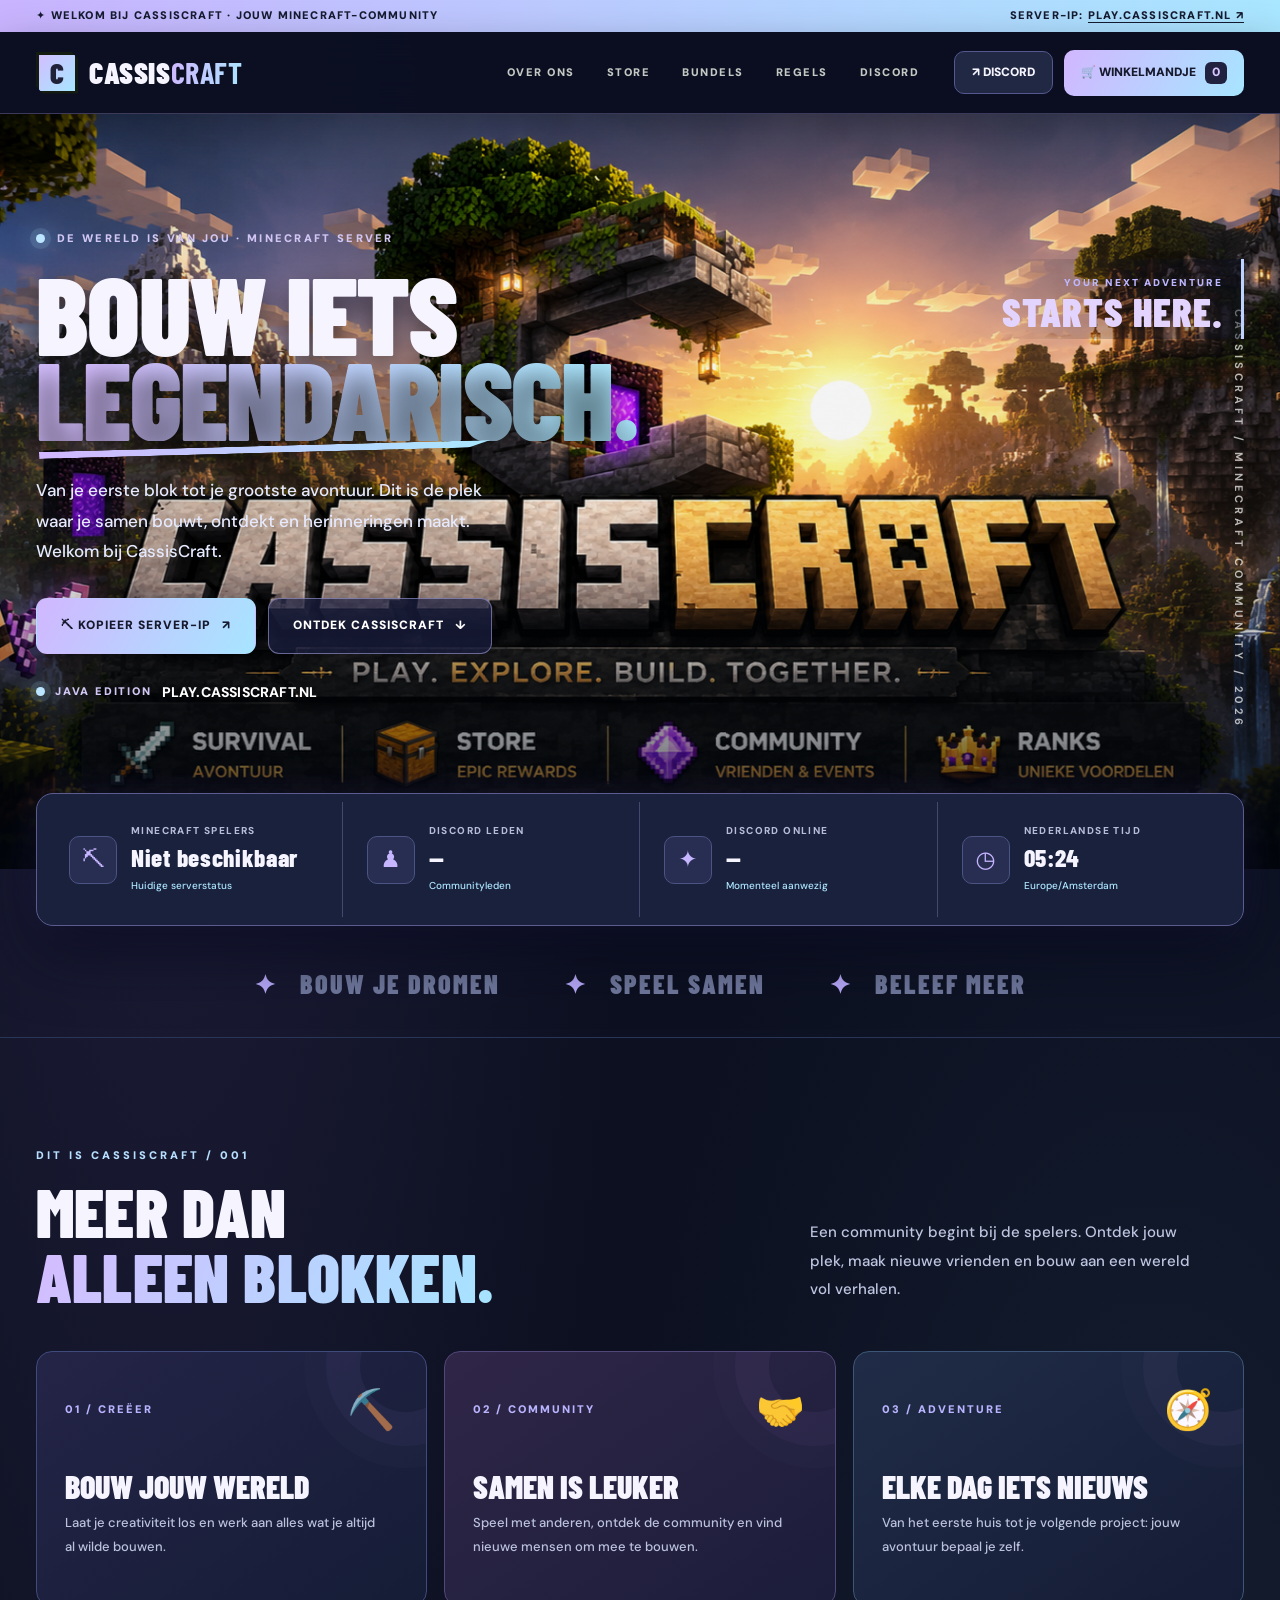
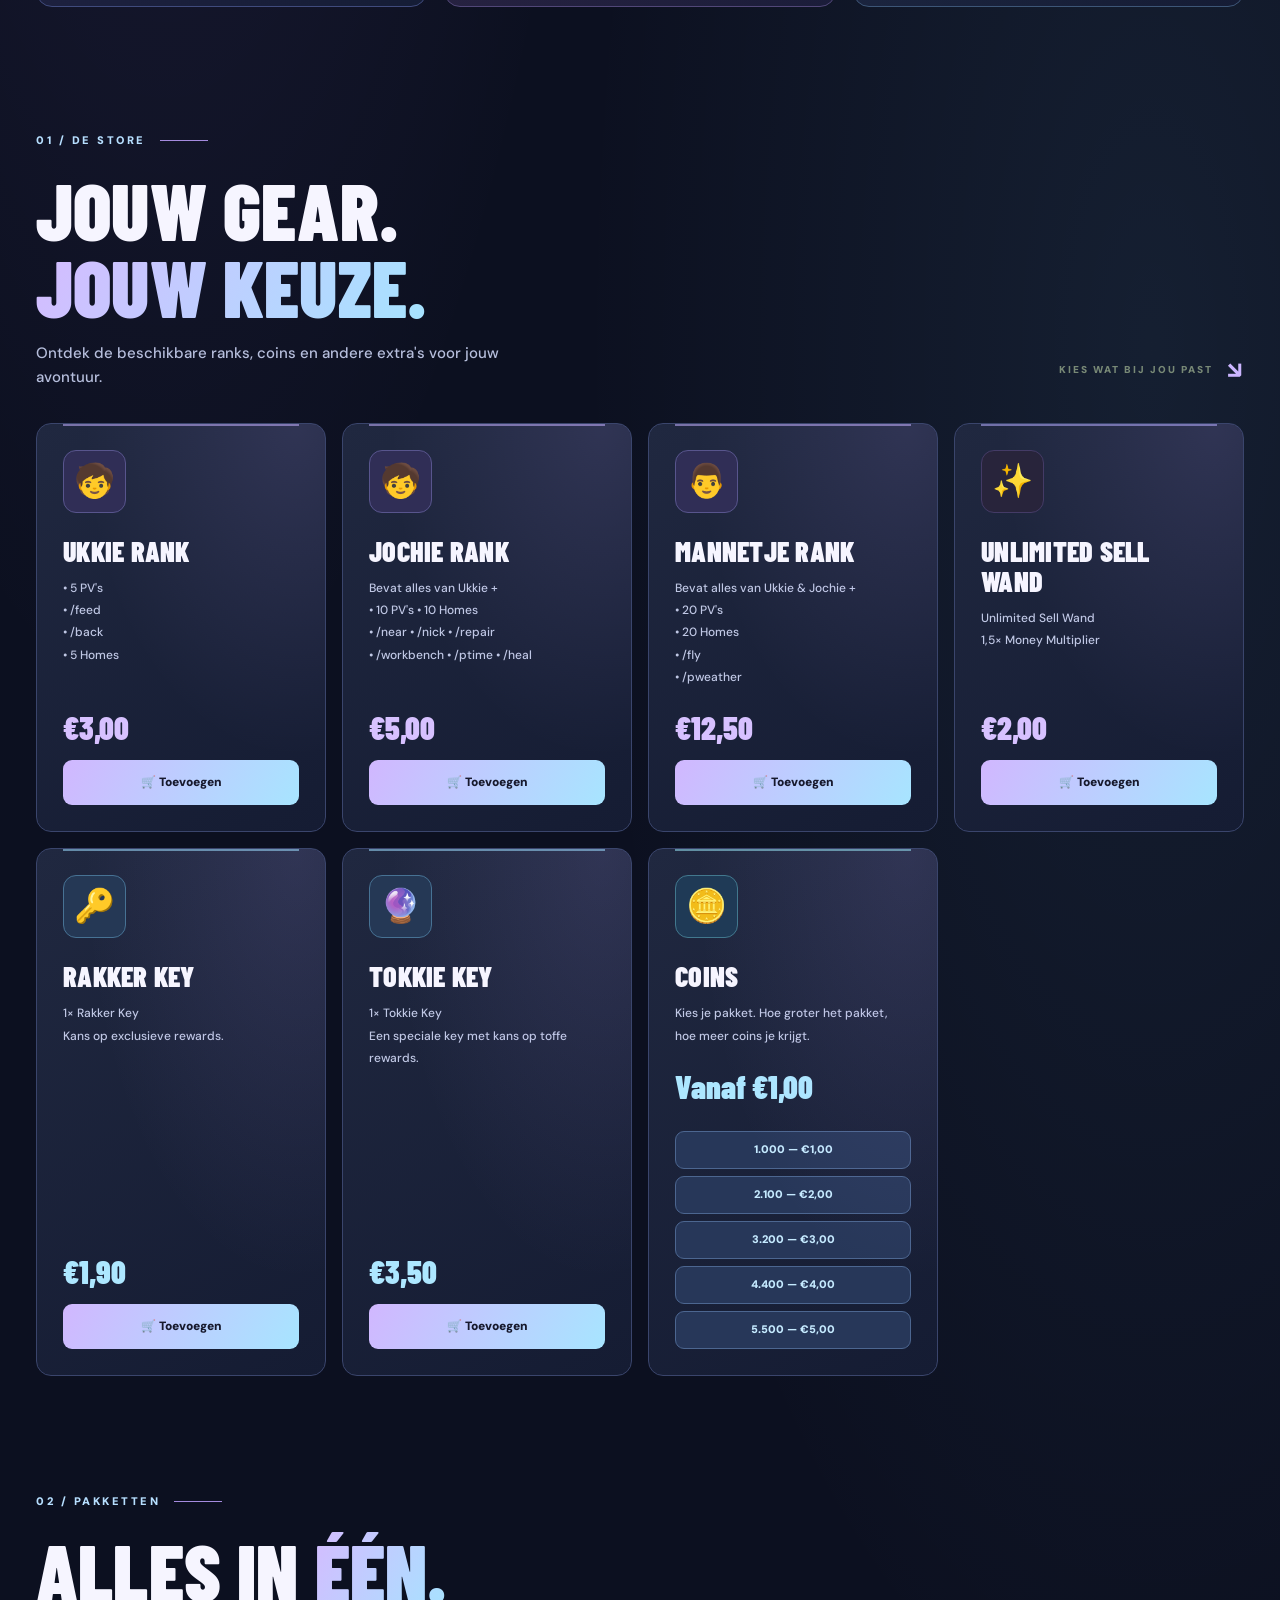
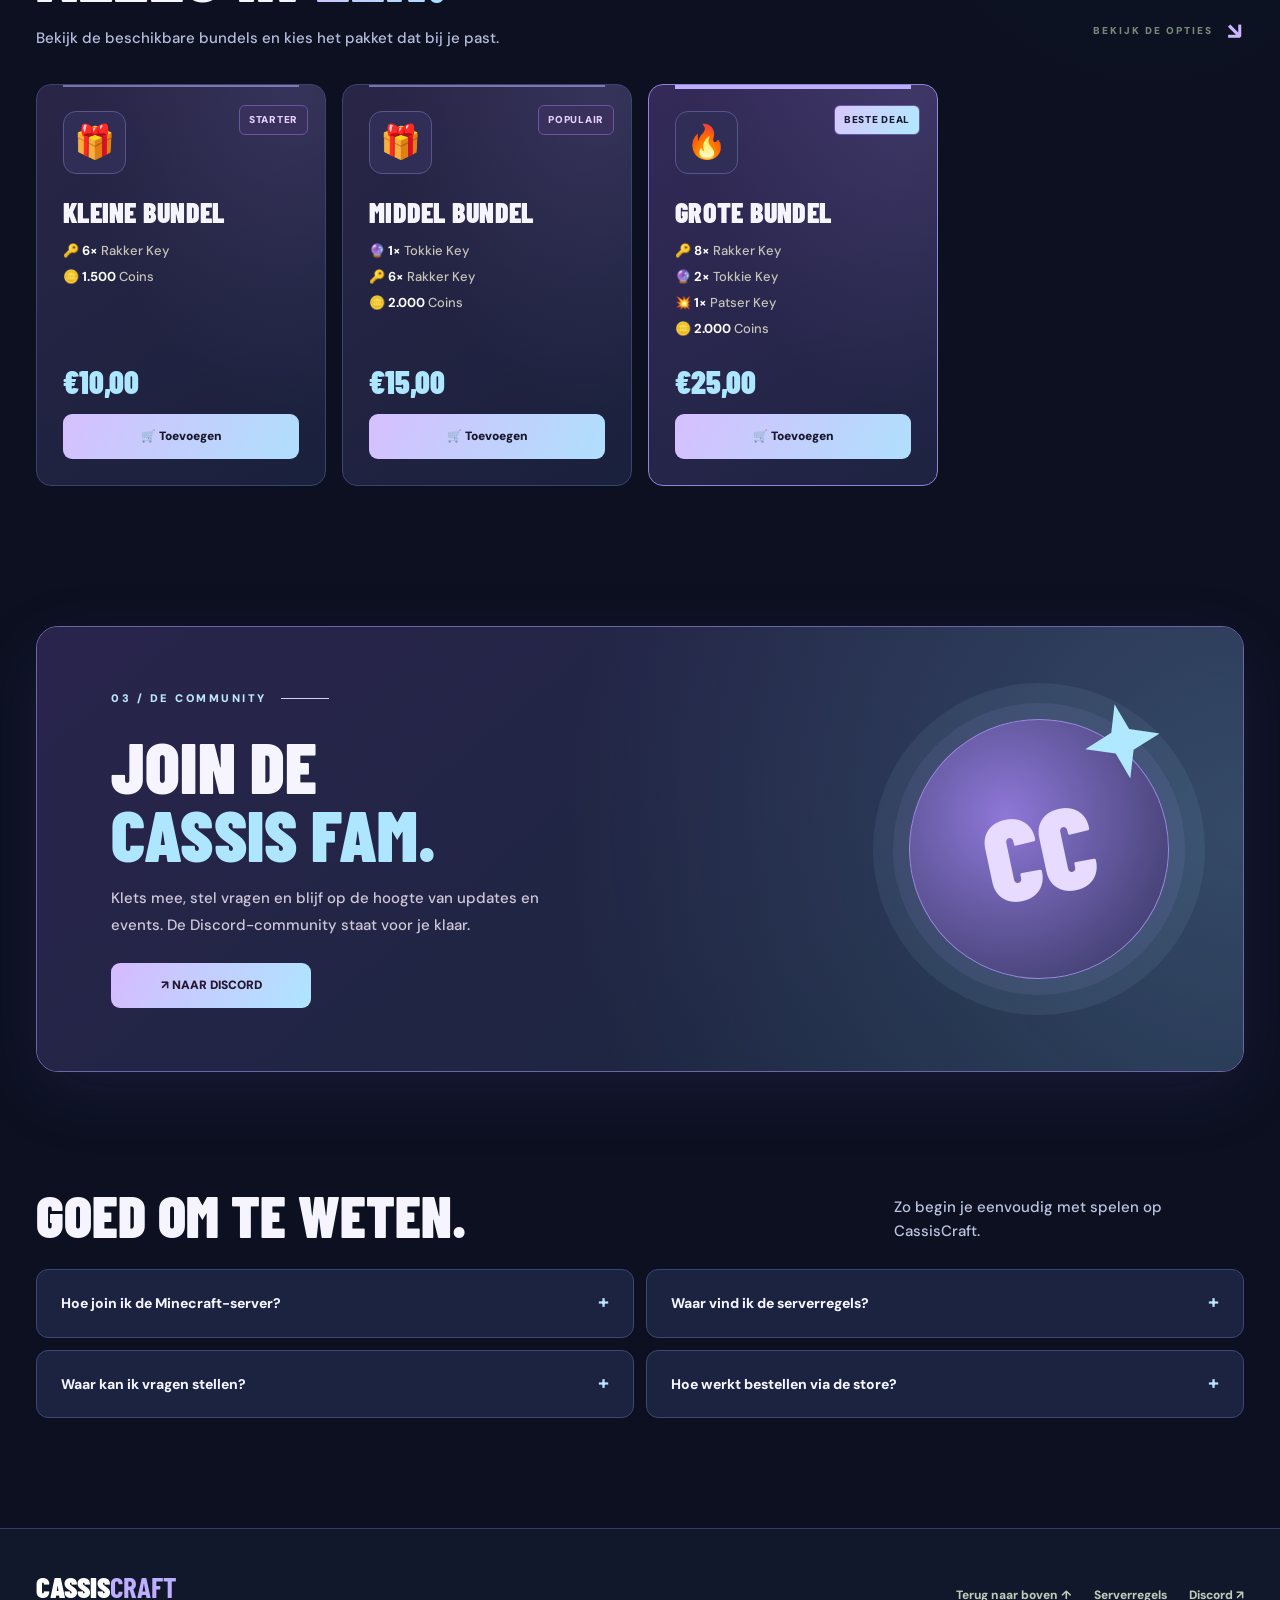
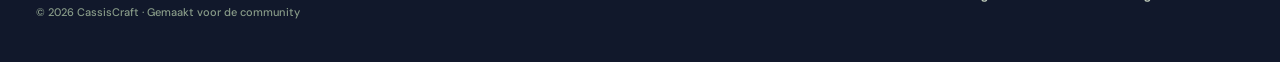
==== commit c3a5c7e6: "Apply CassisCraft banner layout" ====
--- a/index.html
+++ b/index.html
@@ -269,6 +269,15 @@
 .notice{background:#272a4c;border-color:#55588b}
 .toast{background:linear-gradient(120deg,#d5baff,#a7e6ff);color:#172035}
 
+
+/* Final CassisCraft banner layout */
+.hero{min-height:700px;padding:0;width:100%;}
+.hero:before{background-size:cover;background-position:center center;}
+.hero:after{background:linear-gradient(180deg,rgba(3,8,15,.04) 0%,rgba(3,8,15,.04) 58%,rgba(3,8,15,.72) 100%);}
+.heroLogo{display:none!important}
+.hero>.tag,.hero>h1,.hero>p,.hero>.heroBtns{display:none!important}
+.hero>.stats{display:grid;position:absolute;left:50%;bottom:22px;transform:translateX(-50%);z-index:5;}
+@media(max-width:650px){.hero{min-height:620px}.hero>.stats{grid-template-columns:1fr;width:calc(100% - 24px);bottom:12px}}
 </style>
 </head>
 <body>
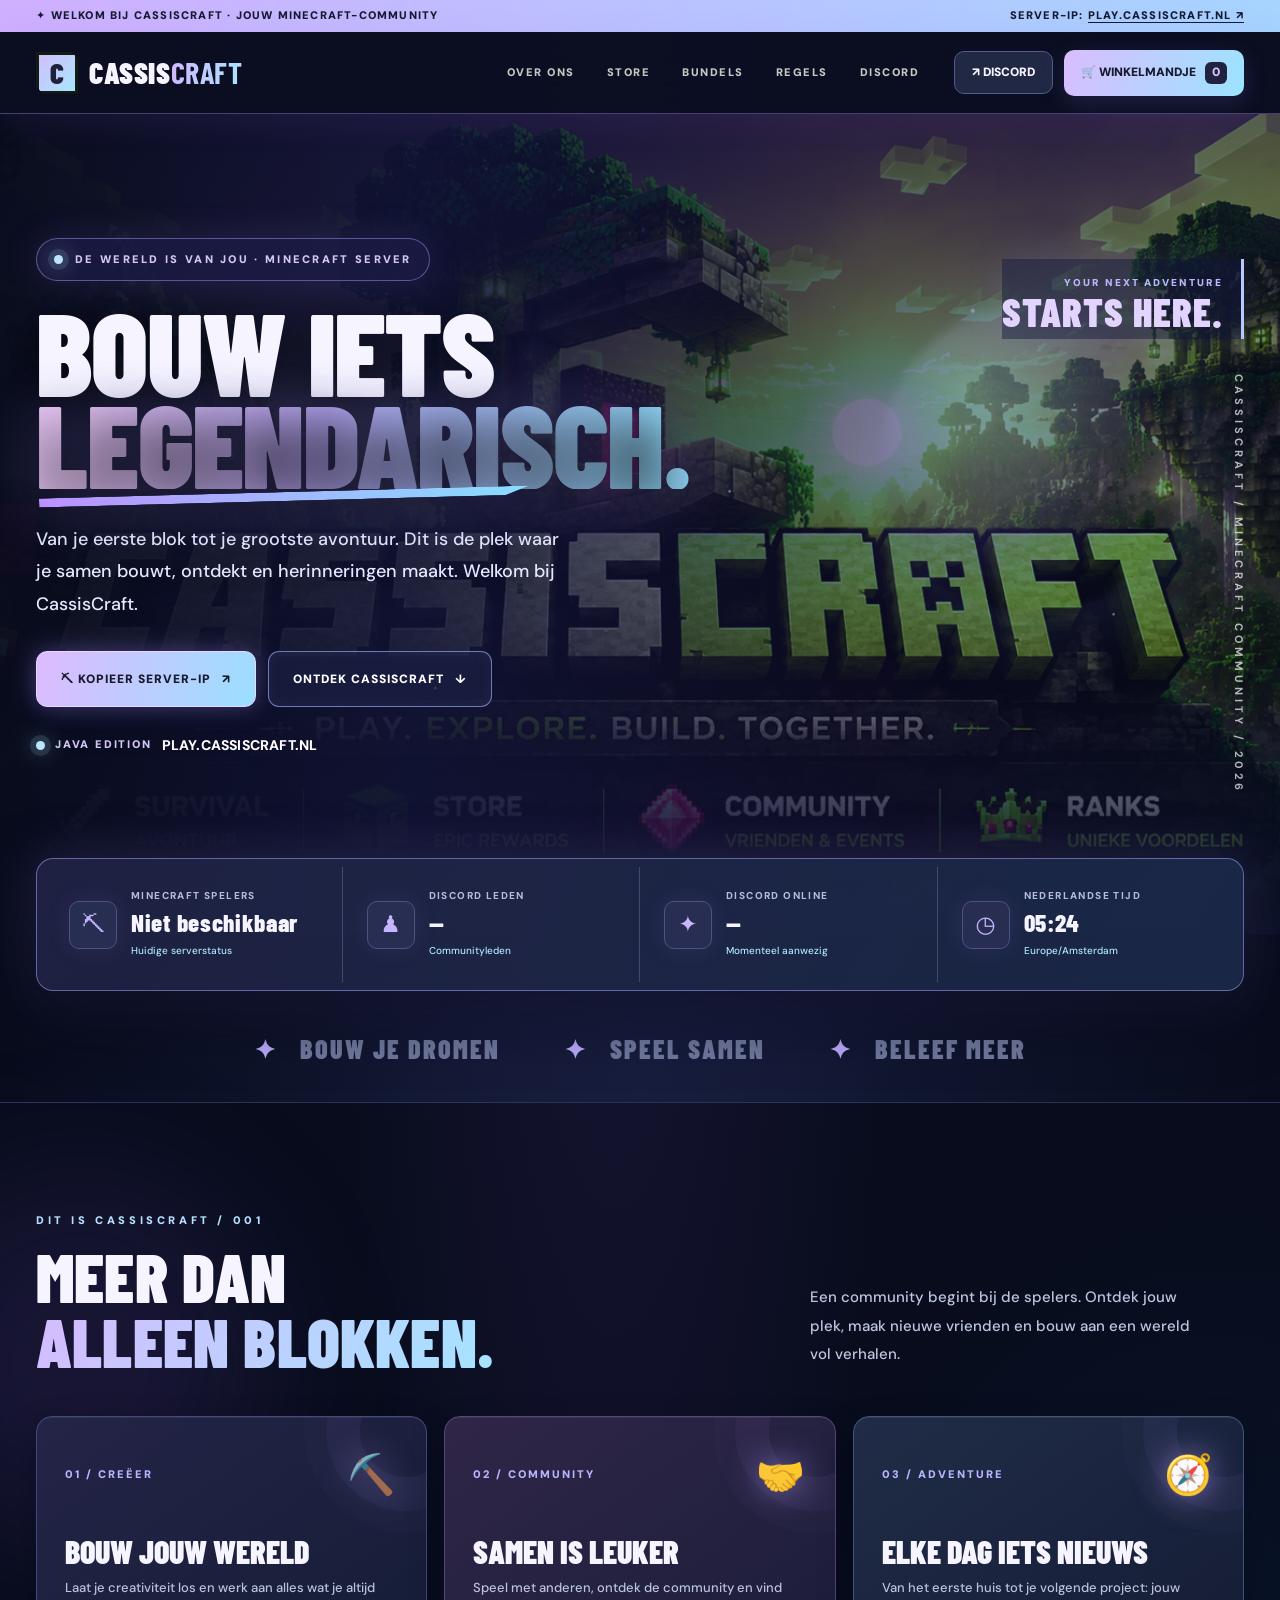
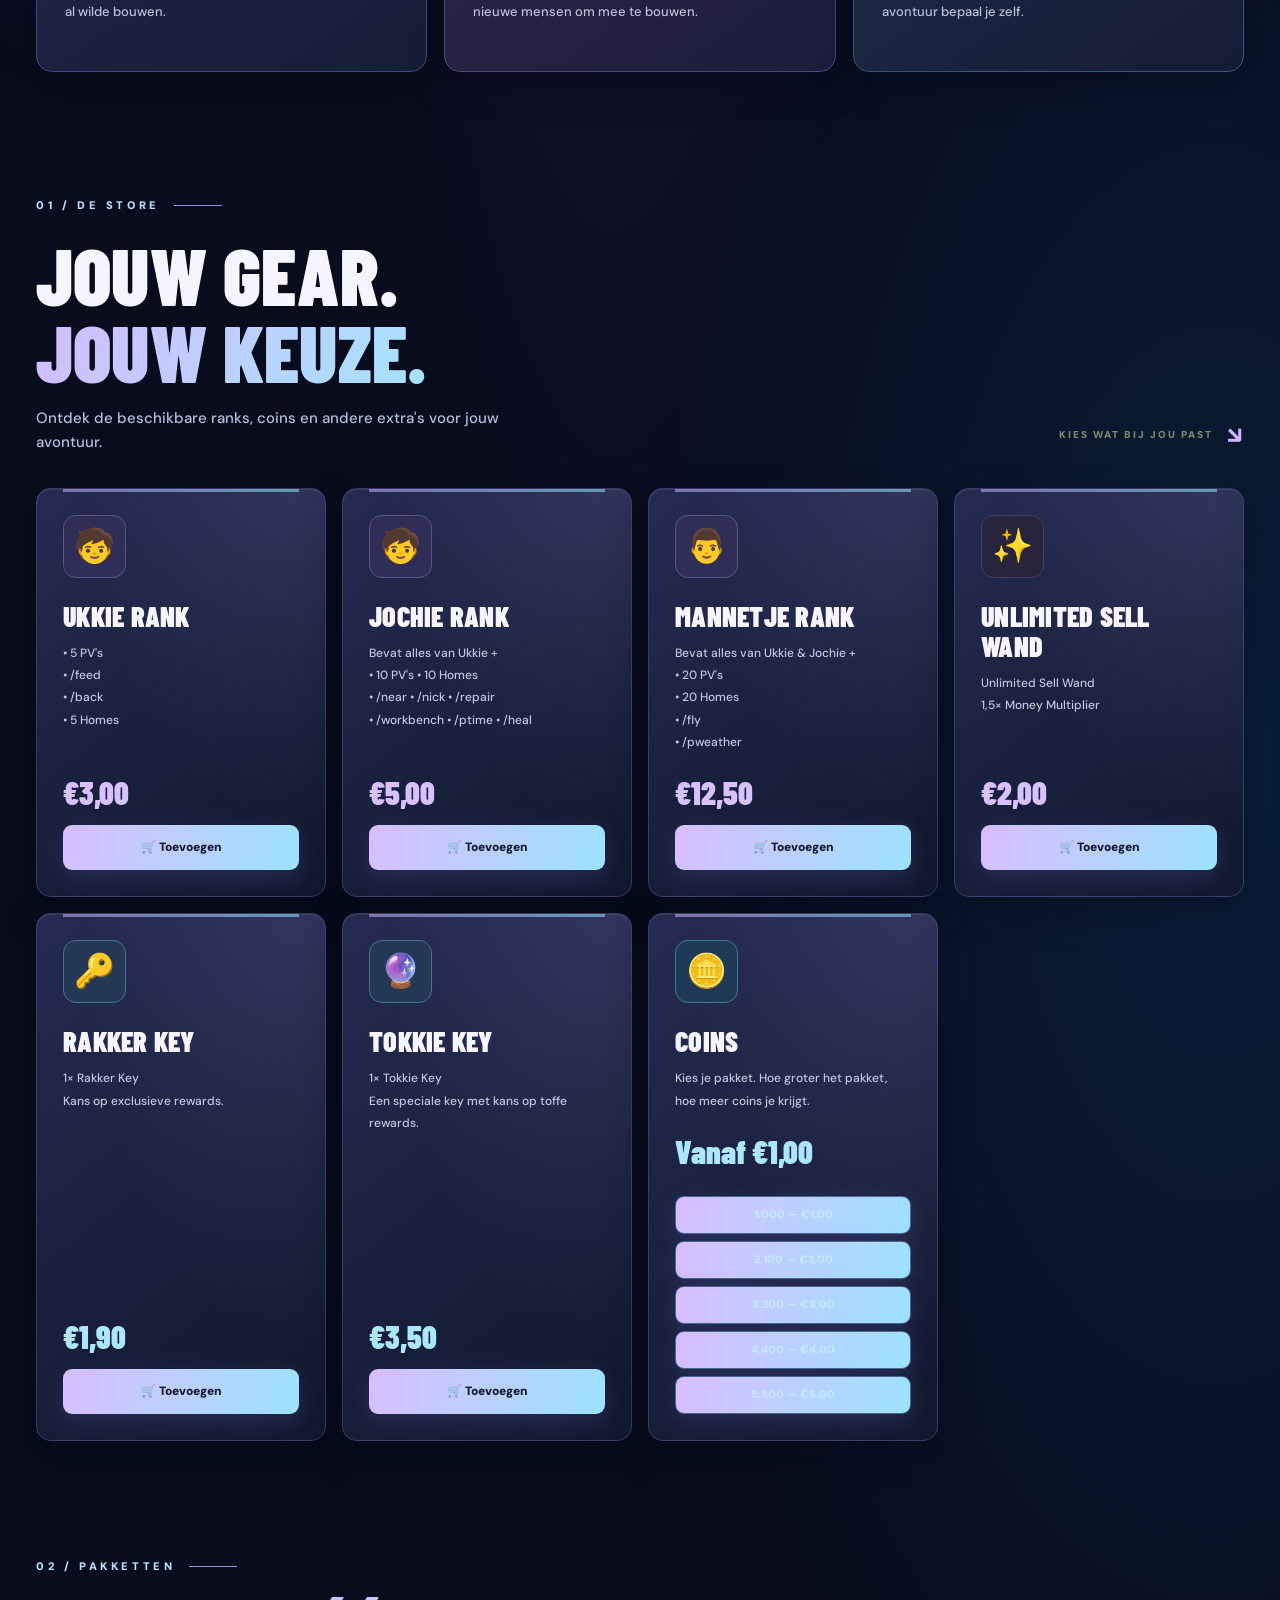
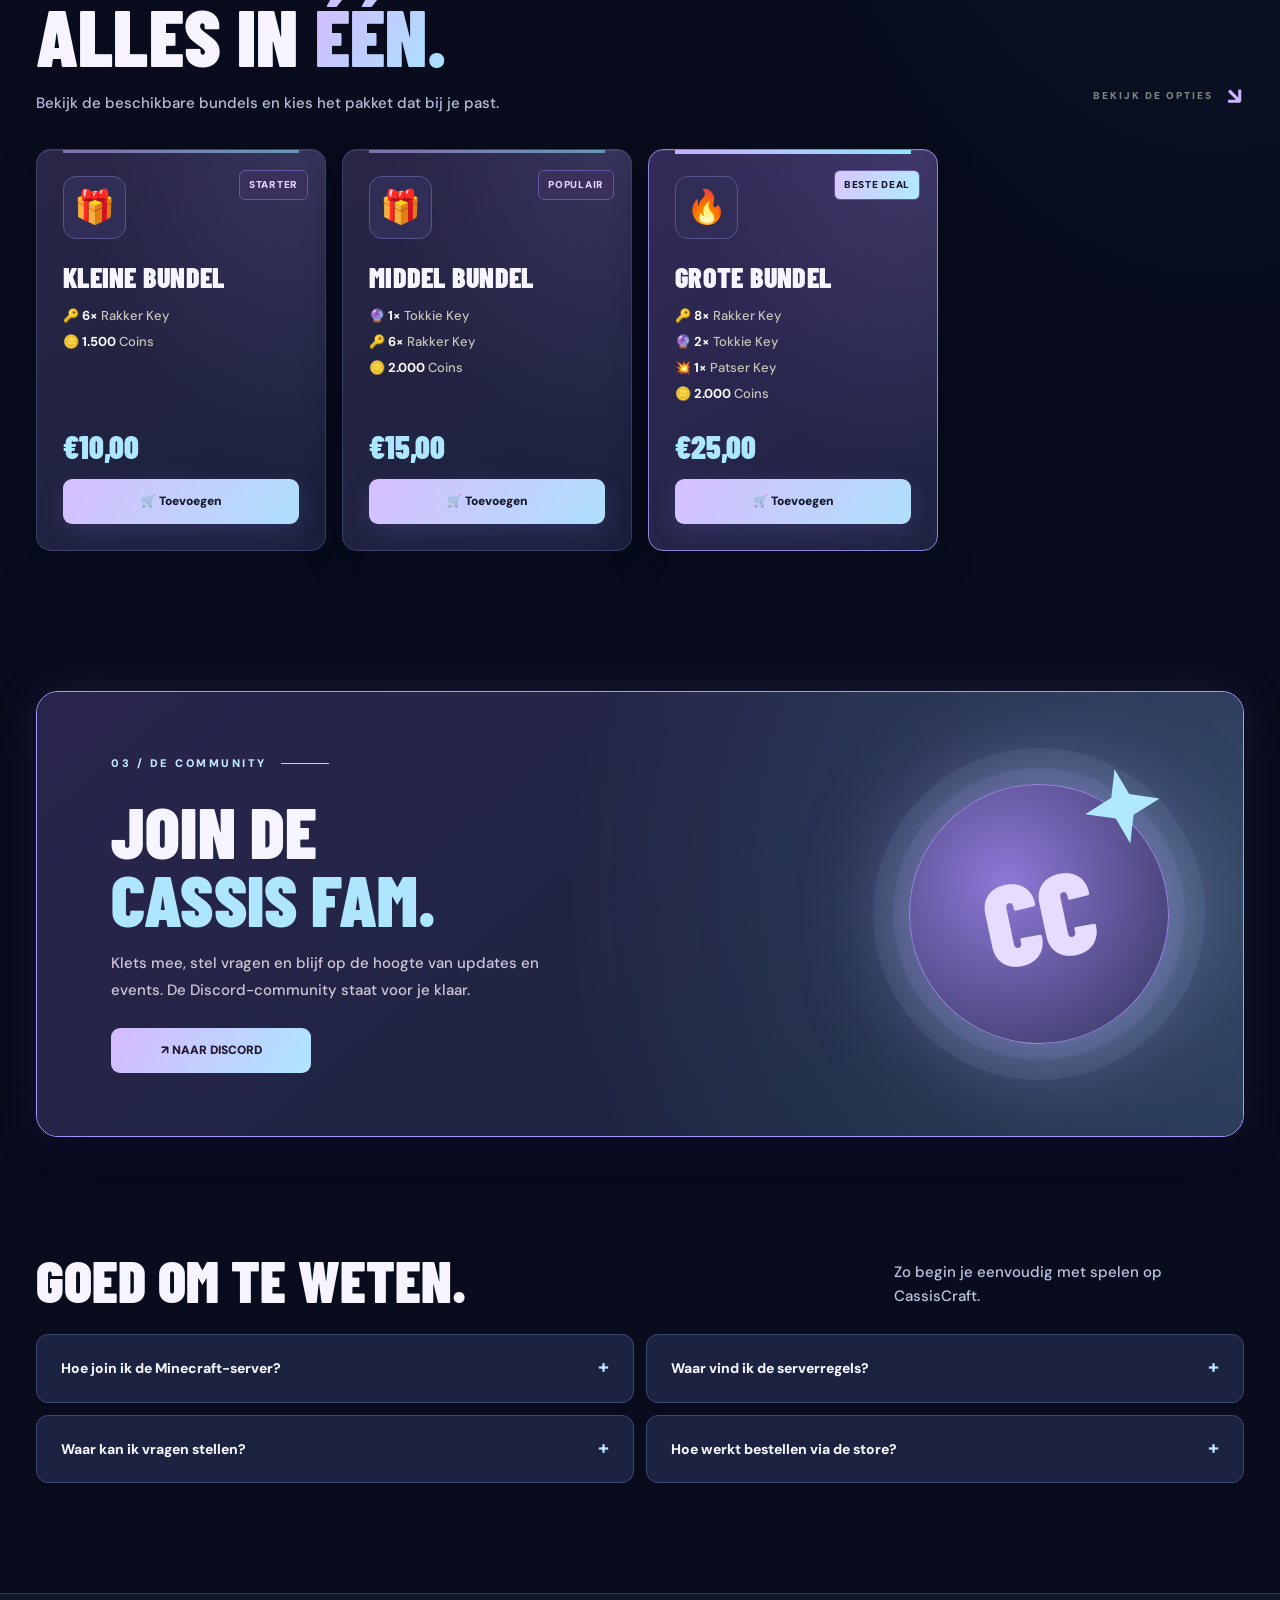
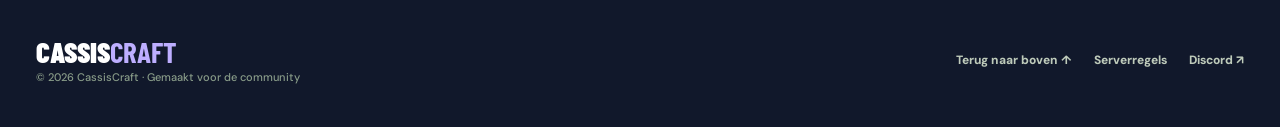
==== commit 174e5257: "Design: add cosmic lavender blue visual polish to index.html" ====
--- a/index.html
+++ b/index.html
@@ -278,6 +278,60 @@
 .hero>.tag,.hero>h1,.hero>p,.hero>.heroBtns{display:none!important}
 .hero>.stats{display:grid;position:absolute;left:50%;bottom:22px;transform:translateX(-50%);z-index:5;}
 @media(max-width:650px){.hero{min-height:620px}.hero>.stats{grid-template-columns:1fr;width:calc(100% - 24px);bottom:12px}}
+
+
+/* Cosmic V3: cinematic lavender / ice-blue Minecraft universe */
+:root{--cosmic-purple:#c4a3ff;--cosmic-blue:#8edcff;--cosmic-deep:#080c1c}
+body{background:radial-gradient(ellipse at 48% 5%,#30235a70,transparent 32%),radial-gradient(ellipse at 95% 48%,#0b548c40,transparent 33%),#080c1c}
+.announcement{background:linear-gradient(100deg,#cfafff,#a2d7ff 55%,#e3b5ff);background-size:200% 100%;animation:gradientPan 10s ease infinite}
+.siteHeader{border-bottom:1px solid #bda5ff55;box-shadow:0 7px 35px #865ed21c}
+.hero{min-height:820px;background:#0a0d23}
+.hero:before{filter:hue-rotate(49deg) saturate(1.1) contrast(1.07);transform:scale(1.04);animation:heroZoom 18s ease-in-out infinite alternate}
+.hero:after{background:linear-gradient(90deg,#080c1df5 0%,#111335e6 32%,#14123886 68%,#101b3959 100%),linear-gradient(0deg,#080c1c 0%,transparent 34%,#05091d55 100%)}
+.heroInner{min-height:820px}
+.heroCopy{max-width:820px;animation:heroEntrance .8s both}
+.heroOverline{border:1px solid #a9a1ff75;background:#1e1d49b8;backdrop-filter:blur(14px);padding:12px 17px;border-radius:999px;box-shadow:0 0 38px #a18aff22}
+.hero h1{font-size:clamp(84px,9.2vw,155px);text-shadow:0 12px 50px #000b}
+.hero h1 .highlight{background:linear-gradient(95deg,#f0ceff 5%,#beadff 43%,#96ddff 94%);background-clip:text;-webkit-background-clip:text;filter:drop-shadow(0 0 28px #9c8cff52)}
+.hero h1 .highlight:after{height:9px;background:linear-gradient(90deg,#bc91ff,#88ddff);box-shadow:0 0 25px #8ecbff9a}
+.heroText{font-size:18px;color:#e5e8ff;max-width:535px}
+.primaryBtn{background:linear-gradient(112deg,#dfbaff,#9adfff);border:1px solid #e8d9ff;box-shadow:0 0 25px #a98dff61,0 12px 30px #080d23}
+.primaryBtn:hover{box-shadow:0 0 52px #9c9dff93,0 14px 40px #060716}
+.ghostBtn{border-color:#a6b8ff9c;box-shadow:inset 0 0 15px #a6bcff0e}
+.ghostBtn:hover{box-shadow:0 0 25px #8bd7ff36}
+.heroCorner{border-color:#b8c7ff;background:#171c4677;box-shadow:0 0 38px #a9acff20}
+.cosmicOrb{position:absolute;right:7%;top:23%;width:310px;height:310px;border-radius:50%;background:radial-gradient(circle at 32% 30%,#bce8ff55,#8260f822 45%,transparent 69%);filter:blur(5px);box-shadow:0 0 100px #8a9bff2e;pointer-events:none;animation:orbFloat 9s ease-in-out infinite}
+.cosmicStars{position:absolute;inset:0;pointer-events:none;opacity:.65;background-image:radial-gradient(2px 2px at 12% 18%,#c5d5ff,transparent),radial-gradient(3px 3px at 76% 24%,#d4bbff,transparent),radial-gradient(2px 2px at 57% 46%,#b5edff,transparent),radial-gradient(2px 2px at 87% 61%,#d6c3ff,transparent),radial-gradient(2px 2px at 34% 70%,#b5edff,transparent),radial-gradient(2px 2px at 94% 11%,#e4c3ff,transparent);animation:starTwinkle 5s ease-in-out infinite alternate}
+.stats{border-color:#a6a2fa88;background:linear-gradient(120deg,#202344ee,#1b2949ee);box-shadow:0 22px 65px #050819be,0 0 55px #b49bff36}
+.statIcon{box-shadow:0 0 24px #b49aff19}
+.marquee{background:linear-gradient(90deg,transparent,#171d3d,transparent)}
+.feature{box-shadow:inset 0 1px #ffffff12,0 15px 35px #02051555}
+.feature:hover{transform:translateY(-9px);box-shadow:0 20px 48px #090a2b,0 0 30px #a996ff26}
+.featureIcon{filter:drop-shadow(0 0 16px #b8a2ff99)}
+.sectionIntro{position:relative}
+.sectionIntro:before{content:"";position:absolute;z-index:-1;top:10%;left:-12%;width:380px;height:380px;background:#8f63e91d;border-radius:50%;filter:blur(70px)}
+.shopSection .sectionKicker,.sectionEyebrow{letter-spacing:3.6px}
+.card{background:linear-gradient(142deg,#252b52,#161e38 65%,#11192f);border-color:#61659a70;box-shadow:inset 0 1px #ffffff13,0 14px 35px #04071763}
+.card:hover{transform:translateY(-10px) scale(1.015);box-shadow:0 27px 60px #080a22,0 0 35px #aa8cff36;border-color:#c3b2ff}
+.card:after{background:linear-gradient(90deg,#c7acff,#91e4ff);height:3px}
+.card .icon{transition:transform .25s,box-shadow .25s}
+.card:hover .icon{transform:rotate(-7deg) scale(1.09);box-shadow:0 0 30px #bc9fff3b}
+.card .btn,.cart{background:linear-gradient(110deg,#d9bdff,#9ce3ff);box-shadow:0 7px 25px #817ce730}
+.card .btn:hover,.cart:hover{box-shadow:0 0 32px #a7b3ff75}
+.community{background:radial-gradient(circle at 87% 30%,#6e63ae80,transparent 46%),linear-gradient(120deg,#322452,#1c2c56);border-color:#a59af9;box-shadow:0 25px 65px #07091f,0 0 45px #a191ff27}
+.communityArt{box-shadow:0 0 0 16px #ae9eff18,0 0 0 36px #a8d9ff12,0 0 100px #b7acff99;animation:orbFloat 7s ease-in-out infinite}
+.faqDetails details{transition:border-color .2s,background .2s}
+.faqDetails details[open]{border-color:#a5baff;background:#252c4e}
+.toast{box-shadow:0 0 35px #a3bcff78,0 12px 45px #030617}
+@keyframes gradientPan{0%,100%{background-position:0 50%}50%{background-position:100% 50%}}
+@keyframes orbFloat{0%,100%{transform:translateY(0)}50%{transform:translateY(-17px)}}
+@keyframes starTwinkle{from{opacity:.35}to{opacity:.85}}
+@keyframes heroEntrance{from{opacity:0;transform:translateY(30px)}to{opacity:1;transform:translateY(0)}}
+@keyframes heroZoom{from{transform:scale(1.04)}to{transform:scale(1.11)}}
+@media(max-width:880px){.hero,.heroInner{min-height:740px}.hero h1{font-size:clamp(76px,12vw,120px)}.cosmicOrb{width:210px;height:210px;right:-45px;top:10%}}
+@media(max-width:560px){.hero,.heroInner{min-height:650px}.hero h1{font-size:clamp(47px,11.6vw,68px)}.heroText{font-size:15px}.heroOverline{font-size:9px;letter-spacing:1.1px}.cosmicOrb{width:150px;height:150px;opacity:.5}.primaryBtn{box-shadow:0 0 20px #a39fff40}}
+@media(prefers-reduced-motion:reduce){.hero:before,.announcement,.cosmicOrb,.cosmicStars,.communityArt,.heroCopy{animation:none!important}}
+
 </style>
 </head>
 <body>
@@ -290,7 +344,7 @@
   </div>
 </header>
 <section class="hero" id="top" aria-label="CassisCraft Minecraft-server">
-  <div class="heroScan" aria-hidden="true"></div>
+  <div class="heroScan" aria-hidden="true"></div><div class="cosmicStars" aria-hidden="true"></div><div class="cosmicOrb" aria-hidden="true"></div>
   <div class="container heroInner">
     <div class="heroCopy">
       <div class="heroOverline"><span class="liveDot" aria-hidden="true"></span>DE WERELD IS VAN JOU · MINECRAFT SERVER</div>
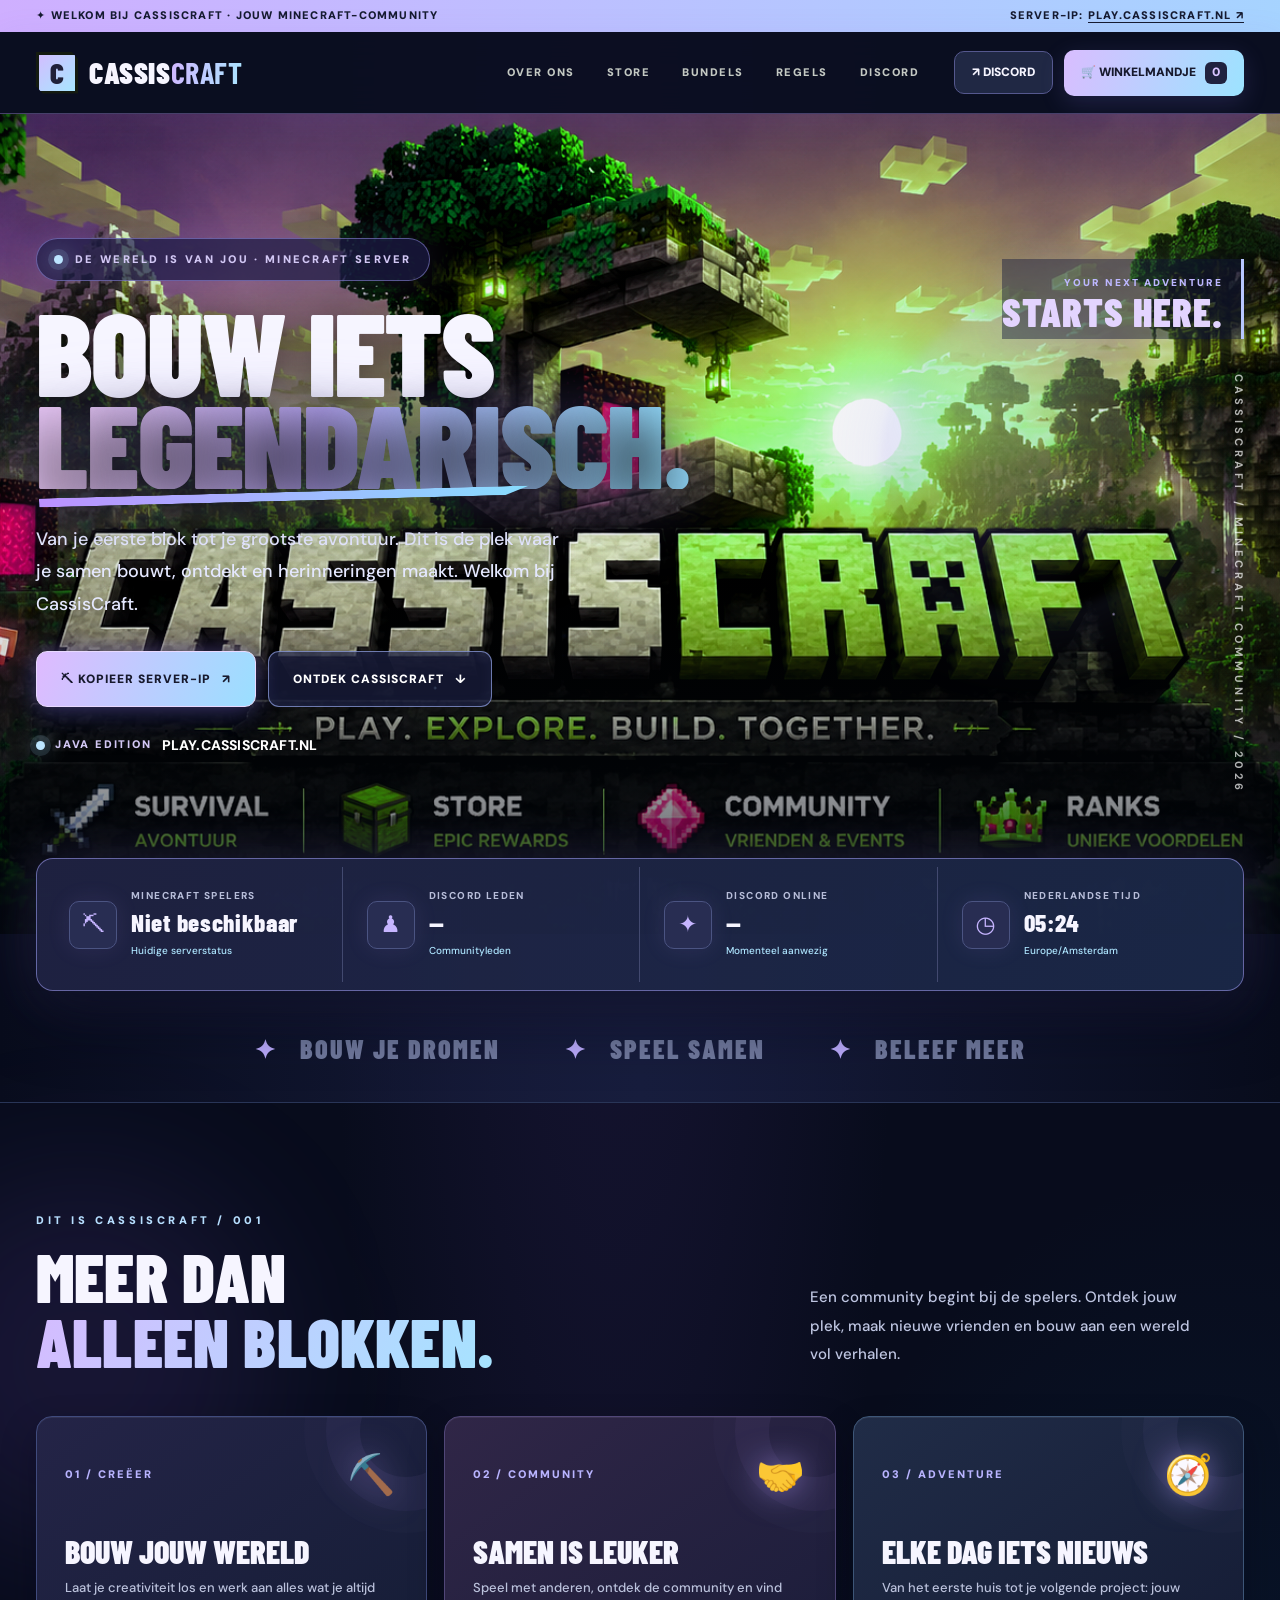
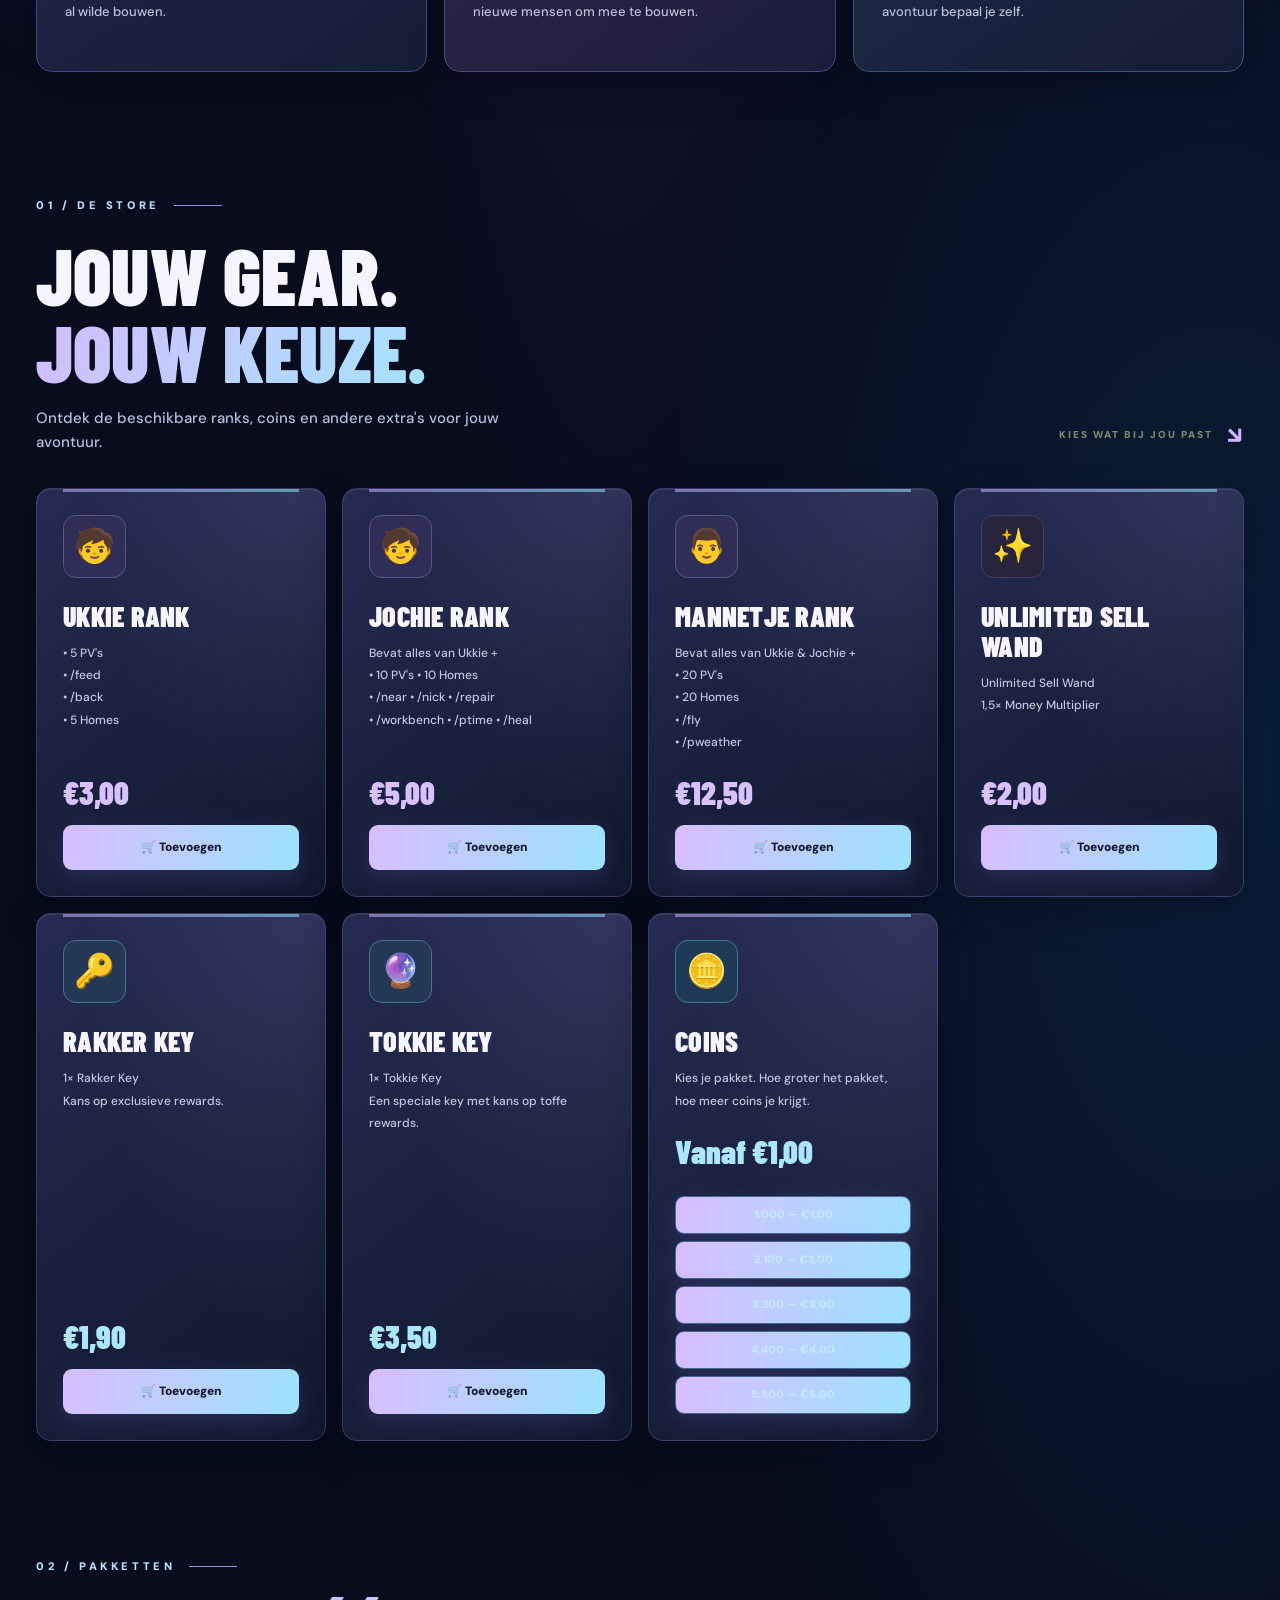
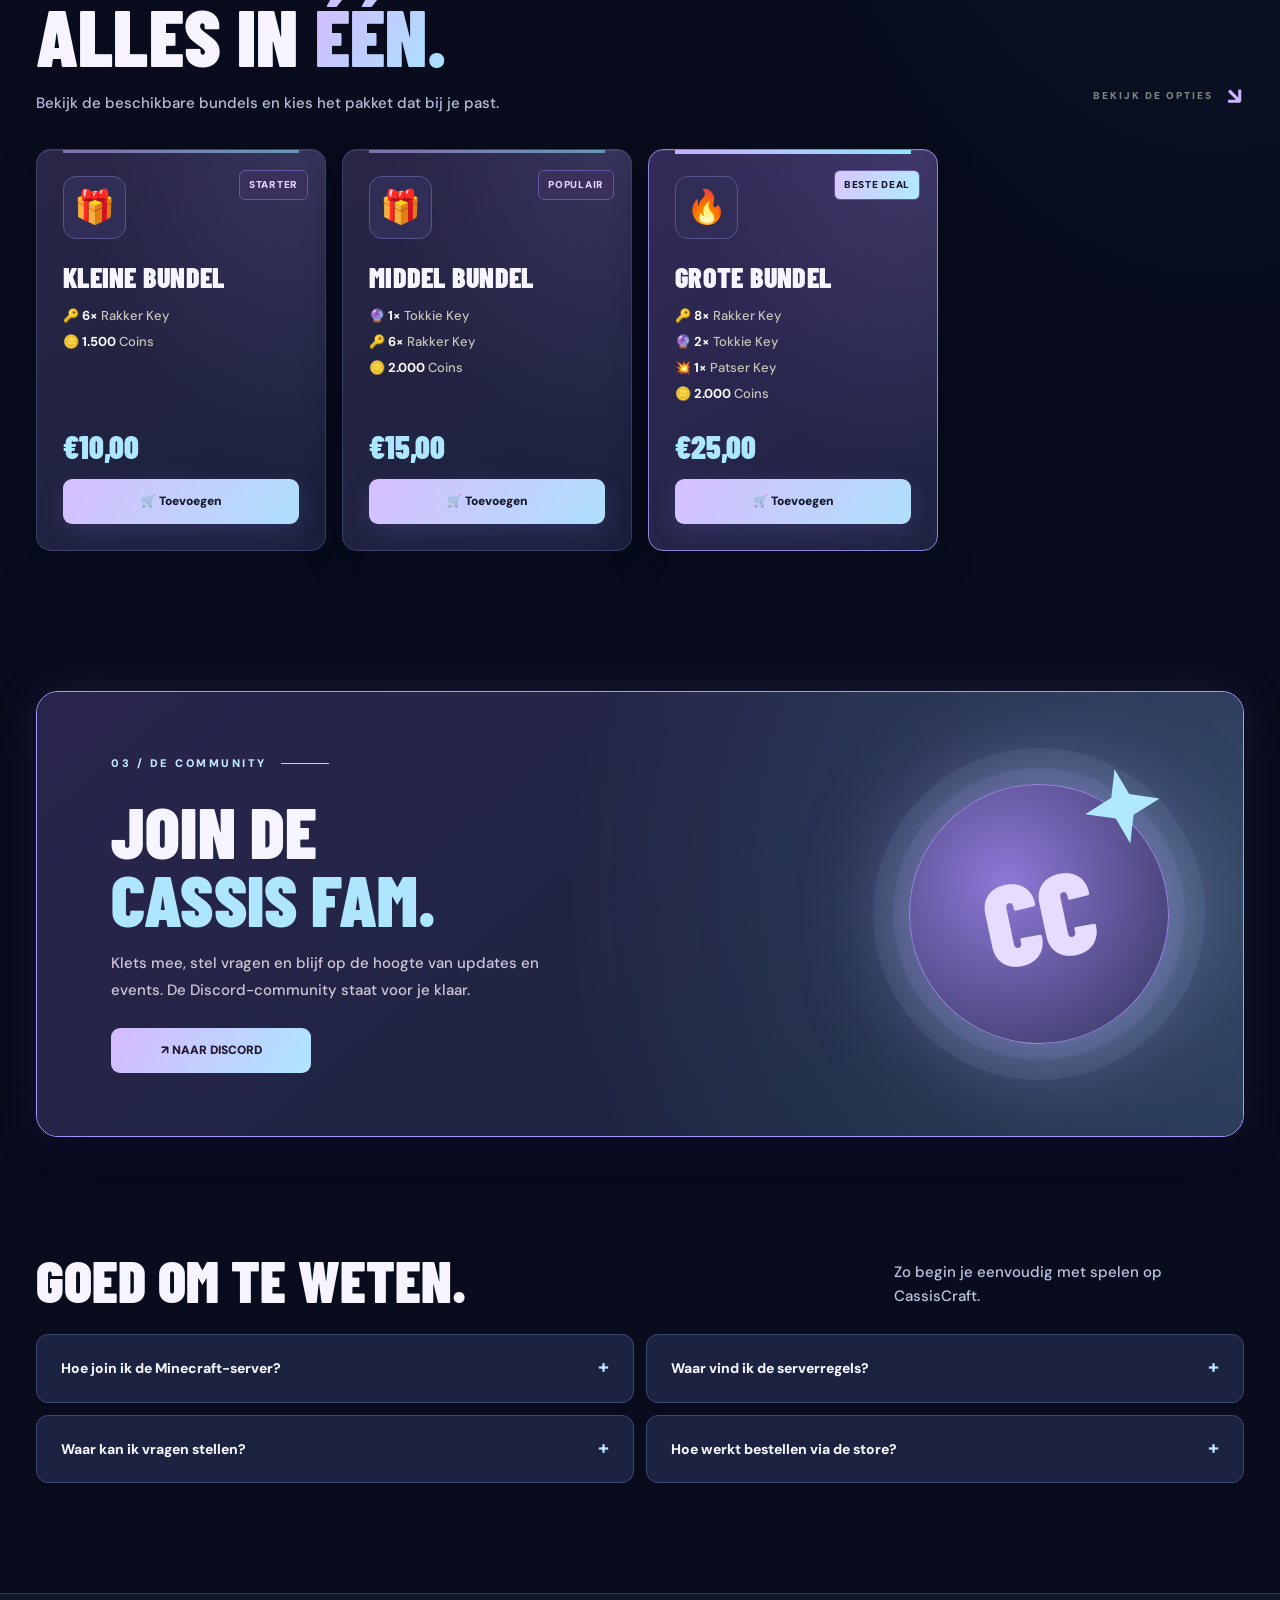
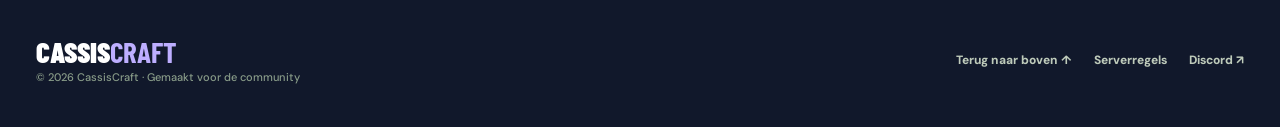
==== commit 0e6d5522: "Apply CassisCraft banner layout" ====
--- a/index.html
+++ b/index.html
@@ -332,6 +332,15 @@
 @media(max-width:560px){.hero,.heroInner{min-height:650px}.hero h1{font-size:clamp(47px,11.6vw,68px)}.heroText{font-size:15px}.heroOverline{font-size:9px;letter-spacing:1.1px}.cosmicOrb{width:150px;height:150px;opacity:.5}.primaryBtn{box-shadow:0 0 20px #a39fff40}}
 @media(prefers-reduced-motion:reduce){.hero:before,.announcement,.cosmicOrb,.cosmicStars,.communityArt,.heroCopy{animation:none!important}}
 
+
+/* Final CassisCraft banner layout */
+.hero{min-height:700px;padding:0;width:100%;}
+.hero:before{background-size:cover;background-position:center center;}
+.hero:after{background:linear-gradient(180deg,rgba(3,8,15,.04) 0%,rgba(3,8,15,.04) 58%,rgba(3,8,15,.72) 100%);}
+.heroLogo{display:none!important}
+.hero>.tag,.hero>h1,.hero>p,.hero>.heroBtns{display:none!important}
+.hero>.stats{display:grid;position:absolute;left:50%;bottom:22px;transform:translateX(-50%);z-index:5;}
+@media(max-width:650px){.hero{min-height:620px}.hero>.stats{grid-template-columns:1fr;width:calc(100% - 24px);bottom:12px}}
 </style>
 </head>
 <body>
